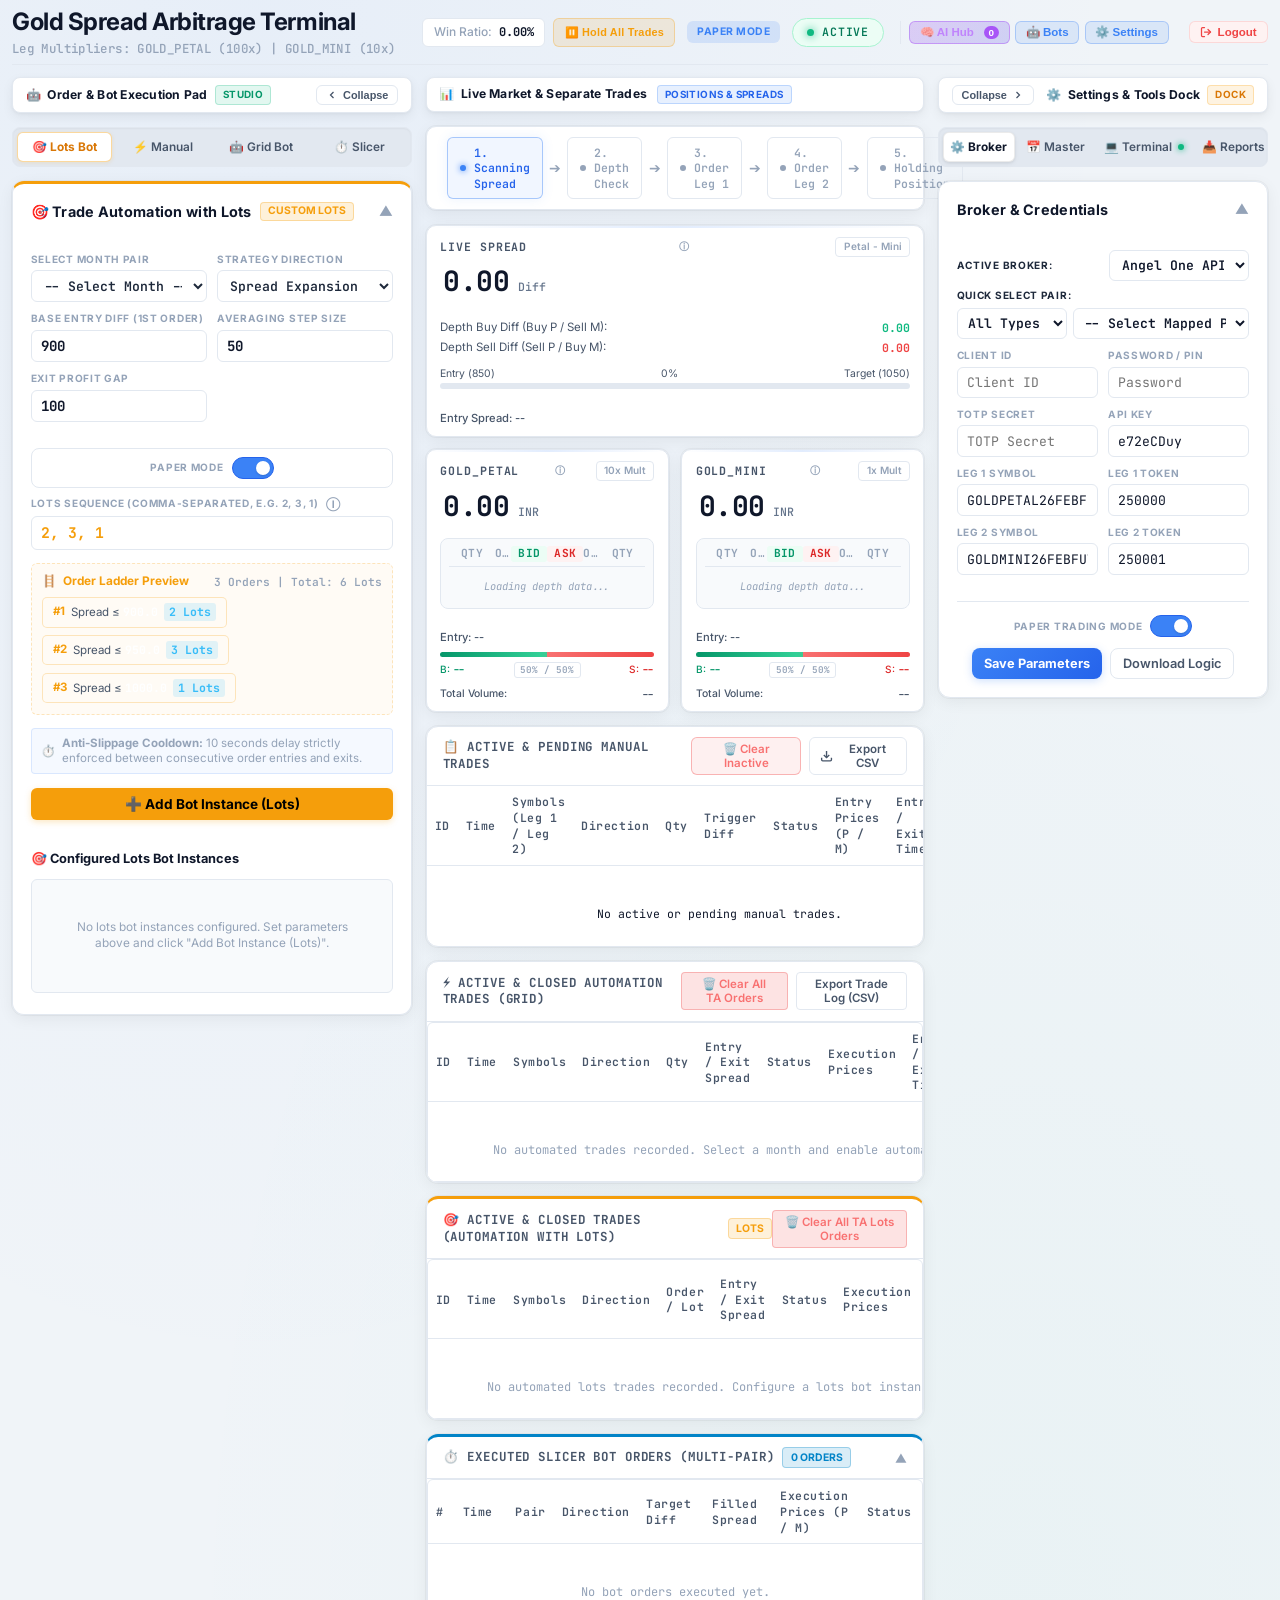
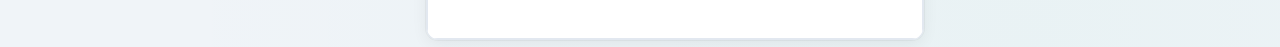
==== index.html @ 5cc7cc1c "Add files via upload" ====
<!DOCTYPE html>
<html lang="en">
<head>
    <meta charset="UTF-8">
    <meta name="viewport" content="width=device-width, initial-scale=1.0">
    <meta name="theme-color" content="#3B82F6">
    <meta name="mobile-web-app-capable" content="yes">
    <meta name="apple-mobile-web-app-capable" content="yes">
    <meta name="apple-mobile-web-app-status-bar-style" content="default">
    <meta name="apple-mobile-web-app-title" content="Gold Trade">
    <link rel="manifest" href="/manifest.json">
    <link rel="apple-touch-icon" href="/icon.svg">
    <link rel="icon" type="image/svg+xml" href="/icon.svg">
    <!-- Premium Google Fonts: Inter & JetBrains Mono -->
    <link rel="preconnect" href="https://fonts.googleapis.com">
    <link rel="preconnect" href="https://fonts.gstatic.com" crossorigin>
    <link href="https://fonts.googleapis.com/css2?family=Inter:wght@300;400;500;600;700&family=JetBrains+Mono:wght@400;500;600&display=swap" rel="stylesheet">
    <link rel="stylesheet" href="style.css?v=2.9">
</head>
<body>
    <div class="dashboard-container">
        <!-- Header -->
        <header class="dashboard-header">
            <div class="header-left">
                <h1>Gold Spread Arbitrage Terminal</h1>
                <p class="subtitle">Leg Multipliers: GOLD_PETAL (100x) | GOLD_MINI (10x)</p>
            </div>
            
            <div class="header-right">
                <div class="stats-badge-container">
                    <div class="stat-badge">
                        <span class="badge-label">Win Ratio:</span>
                        <span id="win-ratio-badge" class="badge-value font-mono">0.00%</span>
                    </div>
                    <!-- Hold All Trades Master Button -->
                    <button id="btn-system-hold" data-state="active" onclick="toggleHoldSystem()" title="Pause / Resume all bot triggers and pending trade executions" style="font-size: 0.68rem; font-weight: 700; padding: 0.25rem 0.65rem; border-radius: 6px; border: 1px solid rgba(245,158,11,0.3); background: rgba(245,158,11,0.12); color: #f59e0b; cursor: pointer; letter-spacing: 0.02em; white-space: nowrap;">⏸️ Hold All Trades</button>
                </div>
                <!-- Mode Badge -->
                <div id="trading-mode-badge" style="font-size: 0.65rem; font-weight: 700; padding: 0.25rem 0.6rem; border-radius: 6px; letter-spacing: 0.05em; text-transform: uppercase; background-color: rgba(59, 130, 246, 0.15); color: #3b82f6;">
                    PAPER MODE
                </div>
                <!-- Status Badge -->
                <div id="status-badge" class="status-badge status-active">
                    <span class="status-dot"></span>
                    <span id="status-text" class="status-label">Active</span>
                </div>
                <!-- Top Workstation Dock Switchers -->
                <div class="header-dock-controls desktop-only" style="display: flex; gap: 0.35rem; align-items: center; margin-left: 0.25rem; border-left: 1px solid var(--border-color); padding-left: 0.5rem;">
                    <button id="top-btn-ai-hub" class="dock-toggle-btn" onclick="openAIHubModal()" title="Open AI Arbitrage Intelligence Hub" style="background: linear-gradient(135deg, rgba(147, 51, 234, 0.2), rgba(79, 70, 229, 0.2)); border: 1px solid rgba(168, 85, 247, 0.45); color: #c084fc;">
                        <span>🧠 AI Hub</span>
                        <span id="header-ai-opp-badge" style="background: #a855f7; color: #fff; font-size: 0.62rem; font-weight: 700; padding: 1px 5px; border-radius: 999px; margin-left: 0.25rem;">0</span>
                    </button>
                    <button id="top-btn-toggle-left" class="dock-toggle-btn active" onclick="toggleLeftCol()" title="Toggle Bots Studio (Left Column)">
                        <span>🤖 Bots</span>
                    </button>
                    <button id="top-btn-toggle-right" class="dock-toggle-btn active" onclick="toggleRightCol()" title="Toggle Settings Dock (Right Column)">
                        <span>⚙️ Settings</span>
                    </button>
                </div>
                <!-- Logout Button -->
                <button id="btn-logout" class="logout-btn" onclick="logout()" title="Logout of work session">
                    <svg xmlns="http://www.w3.org/2000/svg" width="12" height="12" viewBox="0 0 24 24" fill="none" stroke="currentColor" stroke-width="2.5" stroke-linecap="round" stroke-linejoin="round"><path d="M9 21H5a2 2 0 0 1-2-2V5a2 2 0 0 1 2-2h4"></path><polyline points="16 17 21 12 16 7"></polyline><line x1="21" y1="12" x2="9" y2="12"></line></svg>
                    Logout
                </button>
            </div>
        </header>

        <!-- Connection Status Banner -->
        <div id="connection-error-banner" class="connection-banner" style="display: none;">
            <svg width="16" height="16" viewBox="0 0 24 24" fill="none" stroke="currentColor" stroke-width="2.5" style="margin-right: 0.5rem;"><path d="M10.29 3.86L1.82 18a2 2 0 0 0 1.71 3h16.94a2 2 0 0 0 1.71-3L13.71 3.86a2 2 0 0 0-3.42 0zM12 9v4M12 17h.01"/></svg>
            <span><strong>API Server Not Connected:</strong> Live MCX broker market data feed is offline. Simulated ticks halted.</span>
        </div>

        <!-- 3-Column Professional Workstation Layout -->
        <div class="workstation-layout" id="workstation-layout">
            
            <!-- =========================================================================
                 LEFT COLUMN (440px): Dedicated Bots & Order Execution Studio
                 ========================================================================= -->
            <aside class="workstation-col workstation-col-left" id="workstation-col-left">
                <div class="workstation-col-header col-bots">
                    <div style="display: flex; align-items: center; gap: 0.45rem;">
                        <span class="col-title">🤖 <span>Order &amp; Bot Execution Pad</span></span>
                        <span class="col-badge">Studio</span>
                    </div>
                    <button type="button" class="col-collapse-btn" onclick="toggleLeftCol()" title="Collapse Left Sidebar (Focus Mode)">
                        <svg width="12" height="12" viewBox="0 0 24 24" fill="none" stroke="currentColor" stroke-width="2.5"><polyline points="15 18 9 12 15 6"></polyline></svg>
                        <span>Collapse</span>
                    </button>
                </div>

                <!-- Segmented Mode Pill Switcher -->
                <div class="panel-tab-switcher">
                    <button type="button" class="panel-tab-btn active tab-accent-amber" id="left-btn-lots" onclick="switchLeftTab('lots')">
                        <span>🎯 Lots Bot</span>
                        <span class="tab-badge" id="left-badge-lots" style="display: none;">0</span>
                    </button>
                    <button type="button" class="panel-tab-btn tab-accent-blue" id="left-btn-manual" onclick="switchLeftTab('manual')">
                        <span>⚡ Manual</span>
                    </button>
                    <button type="button" class="panel-tab-btn tab-accent-green" id="left-btn-grid" onclick="switchLeftTab('grid')">
                        <span>🤖 Grid Bot</span>
                        <span class="tab-badge" id="left-badge-grid" style="display: none;">0</span>
                    </button>
                    <button type="button" class="panel-tab-btn" id="left-btn-slicer" onclick="switchLeftTab('slicer')">
                        <span>⏱️ Slicer</span>
                        <span class="tab-badge" id="left-badge-slicer" style="display: none;">0</span>
                    </button>
                </div>

                <!-- PANE 1: Trade Automation with Lots (Default) -->
                <div id="left-pane-lots" class="left-pane" data-tab="automation">
                    <div class="control-card month-master-panel collapsible-card" id="card-trade-automation-lots" style="width: 100%; border-top: 3px solid #f59e0b; padding: 1.1rem;">
                        <div class="card-header-toggle" onclick="toggleCard('card-trade-automation-lots')" style="display: flex; justify-content: space-between; align-items: center; cursor: pointer; user-select: none;">
                            <div style="display: flex; align-items: center; gap: 0.5rem;">
                                <h2 style="margin: 0; font-size: 0.9rem; font-weight: 700; color: var(--text-primary); border-bottom: none; padding-bottom: 0;">🎯 Trade Automation with Lots</h2>
                                <span style="background: rgba(245, 158, 11, 0.15); color: #f59e0b; border: 1px solid rgba(245, 158, 11, 0.3); font-size: 0.65rem; font-weight: 700; padding: 0.12rem 0.45rem; border-radius: 4px;">CUSTOM LOTS</span>
                            </div>
                            <span class="toggle-arrow" style="display: inline-block; font-size: 0.85rem; color: var(--text-muted); font-weight: 700; transition: transform 0.2s; transform: rotate(180deg);">▼</span>
                        </div>
                        <div class="card-content" style="display: flex; margin-top: 0.85rem; flex-direction: column; gap: 0.85rem;">
                            <!-- Form Inputs in 2 Spacious Columns -->
                            <div class="configs-inputs-grid" style="grid-template-columns: repeat(2, 1fr); gap: 0.65rem;">
                                <div class="config-item">
                                    <label class="rule-label">Select Month Pair</label>
                                    <select id="ta-lots-select-month" class="rule-input font-mono" style="padding: 0.35rem 0.5rem; cursor: pointer; border-radius: 6px; background: white; border: 1px solid var(--border-color); color: #1e293b; font-weight: 600; width: 100%; box-sizing: border-box;">
                                        <option value="-1">-- Select Month --</option>
                                    </select>
                                </div>
                                <div class="config-item">
                                    <label class="rule-label">Strategy Direction</label>
                                    <select id="ta-lots-select-direction" class="rule-input font-mono" style="padding: 0.35rem 0.5rem; cursor: pointer; border-radius: 6px; background: white; border: 1px solid var(--border-color); color: #1e293b; font-weight: 600; width: 100%; box-sizing: border-box;">
                                        <option value="Expansion">Spread Expansion (Buy P / Sell M)</option>
                                        <option value="Contraction">Spread Contraction (Sell P / Buy M)</option>
                                    </select>
                                </div>
                                <div class="config-item">
                                    <label class="rule-label">Base Entry Diff (1st Order)</label>
                                    <input type="number" id="ta-lots-input-entry-diff" class="rule-input font-mono" value="900" style="width: 100%; box-sizing: border-box; font-weight: 700; font-size: 0.88rem;">
                                </div>
                                <div class="config-item">
                                    <label class="rule-label">Averaging Step Size</label>
                                    <input type="number" id="ta-lots-input-averaging-step" class="rule-input font-mono" value="50" style="width: 100%; box-sizing: border-box; font-weight: 700; font-size: 0.88rem;">
                                </div>
                                <div class="config-item">
                                    <label class="rule-label">Exit Profit Gap</label>
                                    <input type="number" id="ta-lots-input-exit-gap" class="rule-input font-mono" value="100" style="width: 100%; box-sizing: border-box; font-weight: 700; font-size: 0.88rem;">
                                </div>
                                <div class="config-item checkbox-input-group" style="display: flex; gap: 0.5rem; align-items: center; margin-top: 1rem;">
                                    <div class="toggle-group" style="display: flex; align-items: center; gap: 0.5rem;">
                                        <span class="rule-label" style="margin-bottom: 0;">Paper Mode</span>
                                        <label class="switch">
                                            <input type="checkbox" id="ta-lots-checkbox-paper-mode" checked>
                                            <span class="slider"></span>
                                        </label>
                                    </div>
                                </div>
                                <div class="config-item" style="grid-column: 1 / -1;">
                                    <label class="rule-label">Lots Sequence (Comma-separated, e.g. 2, 3, 1)
                                        <div class="tooltip-container">
                                            <span>ⓘ</span>
                                            <span class="tooltip-text">Enter lots for each order level separated by commas (e.g. 2, 3, 1). Total orders will equal number of levels.</span>
                                        </div>
                                    </label>
                                    <input type="text" id="ta-lots-input-lots" class="rule-input font-mono" value="2, 3, 1" placeholder="e.g. 2, 3, 1" style="width: 100%; box-sizing: border-box; font-weight: 700; color: #f59e0b; font-size: 0.92rem;">
                                </div>
                            </div>

                            <!-- Live Visual Grid Ladder Preview -->
                            <div style="background: rgba(245, 158, 11, 0.04); border: 1px dashed rgba(245, 158, 11, 0.25); border-radius: 6px; padding: 0.65rem;">
                                <div style="display: flex; justify-content: space-between; align-items: center; margin-bottom: 0.4rem;">
                                    <span style="font-size: 0.74rem; font-weight: 700; color: #f59e0b; display: flex; align-items: center; gap: 0.35rem;">
                                        <span>🪜</span> Order Ladder Preview
                                    </span>
                                    <span id="ta-lots-preview-total" style="font-size: 0.7rem; color: var(--text-muted); font-family: var(--font-mono); font-weight: 600;">3 Orders | Total: 6 Lots</span>
                                </div>
                                <div id="ta-lots-preview-grid" style="display: flex; flex-wrap: wrap; gap: 0.45rem;">
                                    <!-- Dynamically generated badges -->
                                </div>
                            </div>

                            <!-- Anti-Slippage Cooldown Notice -->
                            <div style="font-size: 0.72rem; color: var(--text-muted); display: flex; align-items: center; gap: 0.4rem; background: rgba(59,130,246,0.05); padding: 0.4rem 0.6rem; border-radius: 4px; border: 1px solid rgba(59,130,246,0.15);">
                                <span>⏱️</span>
                                <span><strong>Anti-Slippage Cooldown:</strong> 10 seconds delay strictly enforced between consecutive order entries and exits.</span>
                            </div>

                            <button id="ta-lots-add-config-btn" class="update-button" style="width: 100%; padding: 0.5rem 1rem; display: flex; align-items: center; justify-content: center; gap: 0.35rem; background: #f59e0b; color: #000; font-weight: 700; font-size: 0.85rem; border-radius: 6px; box-shadow: 0 2px 6px rgba(245,158,11,0.25);">➕ Add Bot Instance (Lots)</button>

                            <!-- Active Lots Bot Instances Table -->
                            <div style="border-top: 1px dashed rgba(255,255,255,0.08); padding-top: 0.75rem; margin-top: 0.25rem;">
                                <div style="display: flex; justify-content: space-between; align-items: center; margin-bottom: 0.45rem;">
                                    <h3 style="font-size: 0.8rem; font-weight: 700; color: var(--text-primary); margin: 0;">🎯 Configured Lots Bot Instances</h3>
                                </div>
                                <div id="ta-lots-configs-body" style="max-height: 220px; overflow-y: auto; overflow-x: hidden; display: flex; flex-direction: column; gap: 0.45rem; padding: 0.25rem 0;">
                                    <div class="empty-table" style="text-align: center; padding: 1.25rem 0.5rem; color: var(--text-muted); font-size: 0.74rem; background: var(--bg-tertiary); border: 1px solid var(--border-color); border-radius: 6px;">No lots bot instances configured. Set parameters above and click "Add Bot Instance (Lots)".</div>
                                </div>
                            </div>
                        </div>
                    </div>
                </div>

                <!-- PANE 2: Manual Trade Entry & Kill Switch -->
                <div id="left-pane-manual" class="left-pane" data-tab="automation" style="display: none;">
                    <div class="control-card execution-panel collapsible-card" id="card-execution" style="padding: 1.1rem;">
                        <div class="card-header-toggle" onclick="toggleCard('card-execution')" style="display: flex; justify-content: space-between; align-items: center; cursor: pointer; user-select: none;">
                            <h2 style="margin: 0; font-size: 0.9rem; font-weight: 700; color: var(--text-primary); border-bottom: none; padding-bottom: 0;">⚡ Manual Trade Pad &amp; Emergency</h2>
                            <span class="toggle-arrow" style="display: inline-block; font-size: 0.85rem; color: var(--text-muted); font-weight: 700; transition: transform 0.2s; transform: rotate(180deg);">▼</span>
                        </div>
                        <div class="card-content" style="display: flex; margin-top: 1rem; flex-direction: column; gap: 1.1rem;">
                            <div class="direction-selector">
                                <span class="rule-label" style="font-size: 0.76rem; font-weight: 700;">Choose Strategy Direction
                                    <div class="tooltip-container">
                                        <span>ⓘ</span>
                                        <span class="tooltip-text">Expansion is buying spread (Buy Petal / Sell Mini); Contraction is selling spread (Sell Petal / Buy Mini).</span>
                                    </div>
                                </span>
                                <div class="toggle-buttons">
                                    <label class="dir-btn">
                                        <input type="radio" name="trade-direction" value="Expansion" checked>
                                        <span class="dir-btn-label" style="padding: 0.65rem 0.5rem;">
                                            <strong style="font-size: 0.82rem;">Spread Expansion</strong><br>
                                            <small style="font-size: 0.68rem; opacity: 0.85;">Buy Petal / Sell Mini</small>
                                        </span>
                                    </label>
                                    <label class="dir-btn">
                                        <input type="radio" name="trade-direction" value="Contraction">
                                        <span class="dir-btn-label" style="padding: 0.65rem 0.5rem;">
                                            <strong style="font-size: 0.82rem;">Spread Contraction</strong><br>
                                            <small style="font-size: 0.68rem; opacity: 0.85;">Sell Petal / Buy Mini</small>
                                        </span>
                                    </label>
                                </div>
                            </div>

                            <div class="config-item" style="margin-top: 0.25rem; margin-bottom: 0.25rem;">
                                <label for="manual-trigger-diff" class="rule-label" style="font-size: 0.76rem; font-weight: 700;">Trigger Diff Target (Optional)
                                    <div class="tooltip-container">
                                        <span>ⓘ</span>
                                        <span class="tooltip-text">Specify a target difference. E.g. 1500. Leave empty to execute immediately at market price.</span>
                                    </div>
                                </label>
                                <input type="number" id="manual-trigger-diff" class="rule-input font-mono" placeholder="Immediate Execution (or e.g. 1500)" style="width: 100%; box-sizing: border-box; padding: 0.6rem 0.75rem; font-size: 0.95rem; font-weight: 700;" step="any">
                            </div>

                            <div class="execution-actions" style="margin-top: 0.5rem;">
                                <button id="entry-btn" class="action-btn entry-button" style="width: 100%; min-height: 48px; font-size: 0.92rem; font-weight: 800; display: flex; align-items: center; justify-content: center; gap: 0.5rem; border-radius: 8px; box-shadow: 0 4px 12px rgba(16,185,129,0.25);">
                                    <svg width="20" height="20" viewBox="0 0 24 24" fill="none" stroke="currentColor" stroke-width="2.5" class="btn-icon"><path d="M12 5v14M5 12h14"/></svg>
                                    ⚡ EXECUTE MANUAL ENTRY
                                </button>
                            </div>

                            <div class="emergency-section" style="margin-top: 0.75rem; border-top: 1px dashed rgba(239,68,68,0.25); padding-top: 1rem;">
                                <button id="kill-switch-btn" class="kill-switch-button" style="width: 100%; min-height: 44px; font-size: 0.85rem; font-weight: 800; display: flex; align-items: center; justify-content: center; gap: 0.5rem; border-radius: 8px;">
                                    <svg width="18" height="18" viewBox="0 0 24 24" fill="none" stroke="currentColor" stroke-width="2.5" class="btn-icon"><circle cx="12" cy="12" r="10"></circle><line x1="15" y1="9" x2="9" y2="15"></line><line x1="9" y1="9" x2="15" y2="15"></line></svg>
                                    🛑 EMERGENCY KILL SWITCH
                                </button>
                                <small style="display: block; text-align: center; color: var(--text-muted); font-size: 0.68rem; margin-top: 0.35rem;">Instantly squares off all open positions and halts all bots.</small>
                            </div>
                        </div>
                    </div>
                </div>

                <!-- PANE 3: Trade Automation (Grid Arbitrage Bot) -->
                <div id="left-pane-grid" class="left-pane" data-tab="automation" style="display: none;">
                    <div class="control-card month-master-panel collapsible-card" id="card-trade-automation" style="width: 100%; border-top: 3px solid #3b82f6; padding: 1.1rem;">
                        <div class="card-header-toggle" onclick="toggleCard('card-trade-automation')" style="display: flex; justify-content: space-between; align-items: center; cursor: pointer; user-select: none;">
                            <div style="display: flex; align-items: center; gap: 0.5rem;">
                                <h2 style="margin: 0; font-size: 0.9rem; font-weight: 700; color: var(--text-primary); border-bottom: none; padding-bottom: 0;">🤖 Trade Automation (Grid Bot)</h2>
                                <span style="background: rgba(59, 130, 246, 0.15); color: #3b82f6; border: 1px solid rgba(59, 130, 246, 0.3); font-size: 0.65rem; font-weight: 700; padding: 0.12rem 0.45rem; border-radius: 4px;">GRID</span>
                            </div>
                            <span class="toggle-arrow" style="display: inline-block; font-size: 0.85rem; color: var(--text-muted); font-weight: 700; transition: transform 0.2s; transform: rotate(180deg);">▼</span>
                        </div>
                        <div class="card-content" style="display: flex; margin-top: 0.85rem; flex-direction: column; gap: 0.85rem;">
                            <!-- Strategy Parameters Input Form -->
                            <div class="configs-inputs-grid" style="grid-template-columns: repeat(2, 1fr); gap: 0.65rem;">
                                <div class="config-item">
                                    <label class="rule-label">Select Month Pair</label>
                                    <select id="ta-select-month" class="rule-input font-mono" style="padding: 0.35rem 0.5rem; cursor: pointer; border-radius: 6px; background: white; border: 1px solid var(--border-color); color: #1e293b; font-weight: 600; width: 100%; box-sizing: border-box;">
                                        <option value="-1">-- Select Month --</option>
                                    </select>
                                </div>
                                <div class="config-item">
                                    <label class="rule-label">Strategy Direction</label>
                                    <select id="ta-select-direction" class="rule-input font-mono" style="padding: 0.35rem 0.5rem; cursor: pointer; border-radius: 6px; background: white; border: 1px solid var(--border-color); color: #1e293b; font-weight: 600; width: 100%; box-sizing: border-box;">
                                        <option value="Expansion">Spread Expansion</option>
                                        <option value="Contraction">Spread Contraction</option>
                                    </select>
                                </div>
                                <div class="config-item">
                                    <label class="rule-label">Entry Diff Threshold</label>
                                    <input type="number" id="ta-input-entry-diff" class="rule-input font-mono" value="500" style="width: 100%; box-sizing: border-box; font-weight: 700; font-size: 0.88rem;">
                                </div>
                                <div class="config-item">
                                    <label class="rule-label">Averaging Step Size</label>
                                    <input type="number" id="ta-input-averaging-step" class="rule-input font-mono" value="50" style="width: 100%; box-sizing: border-box; font-weight: 700; font-size: 0.88rem;">
                                </div>
                                <div class="config-item">
                                    <label class="rule-label">Exit Profit Gap</label>
                                    <input type="number" id="ta-input-exit-gap" class="rule-input font-mono" value="100" style="width: 100%; box-sizing: border-box; font-weight: 700; font-size: 0.88rem;">
                                </div>
                                <div class="config-item">
                                    <label class="rule-label">Trade Quantity (Lots)</label>
                                    <input type="number" id="ta-input-quantity" class="rule-input font-mono" value="1" min="1" style="width: 100%; box-sizing: border-box; font-weight: 700; font-size: 0.88rem;">
                                </div>
                                <div class="config-item">
                                    <label class="rule-label">Max Orders Limit</label>
                                    <input type="number" id="ta-input-max-orders" class="rule-input font-mono" value="5" min="1" max="50" style="width: 100%; box-sizing: border-box; font-weight: 700; font-size: 0.88rem;">
                                </div>
                                <div class="config-item checkbox-input-group" style="display: flex; gap: 0.5rem; align-items: center; margin-top: 1rem;">
                                    <div class="toggle-group" style="display: flex; align-items: center; gap: 0.5rem;">
                                        <span class="rule-label" style="margin-bottom: 0;">Paper Mode</span>
                                        <label class="switch">
                                            <input type="checkbox" id="ta-checkbox-paper-mode" checked>
                                            <span class="slider"></span>
                                        </label>
                                    </div>
                                </div>
                            </div>
                            
                            <button id="ta-add-config-btn" class="update-button" style="width: 100%; padding: 0.5rem 1rem; display: flex; align-items: center; justify-content: center; gap: 0.35rem; font-size: 0.85rem; font-weight: 700; border-radius: 6px;">➕ Add Bot Instance (Grid)</button>

                            <!-- Active Bot Instances Table -->
                            <div style="border-top: 1px dashed rgba(255,255,255,0.08); padding-top: 0.75rem; margin-top: 0.25rem;">
                                <div style="display: flex; justify-content: space-between; align-items: center; margin-bottom: 0.45rem;">
                                    <h3 style="font-size: 0.8rem; font-weight: 700; color: var(--text-primary); margin: 0;">🤖 Configured Grid Instances</h3>
                                </div>
                                <div id="ta-configs-body" style="max-height: 220px; overflow-y: auto; overflow-x: hidden; display: flex; flex-direction: column; gap: 0.45rem; padding: 0.25rem 0;">
                                    <div class="empty-table" style="text-align: center; padding: 1.25rem 0.5rem; color: var(--text-muted); font-size: 0.74rem; background: var(--bg-tertiary); border: 1px solid var(--border-color); border-radius: 6px;">No bot instances configured. Set parameters above and click "Add Bot Instance".</div>
                                </div>
                            </div>
                        </div>
                    </div>
                </div>

                <!-- PANE 4: Manual BOT (Auto-Slicer with 10s Cooldown) -->
                <div id="left-pane-slicer" class="left-pane" data-tab="automation" style="display: none;">
                    <div class="control-card collapsible-card" id="card-manual-bot" style="width: 100%; border-top: 3px solid #10b981; padding: 1.1rem;">
                        <div class="card-header-toggle" onclick="toggleCard('card-manual-bot')" style="display: flex; justify-content: space-between; align-items: center; cursor: pointer; user-select: none;">
                            <div style="display: flex; align-items: center; gap: 0.5rem;">
                                <h2 style="margin: 0; font-size: 0.9rem; font-weight: 700; color: var(--text-primary); border-bottom: none; padding-bottom: 0;">⏱️ Manual BOT (Auto-Slicer)</h2>
                                <span id="manual-bot-active-badge" style="font-size: 0.65rem; padding: 0.12rem 0.45rem; border-radius: 4px; background: rgba(148,163,184,0.15); color: #94a3b8; font-weight: 700;">IDLE</span>
                            </div>
                            <span class="toggle-arrow" style="display: inline-block; font-size: 0.85rem; color: var(--text-muted); font-weight: 700; transition: transform 0.2s; transform: rotate(180deg);">▼</span>
                        </div>
                        <div class="card-content" style="display: flex; margin-top: 0.85rem; flex-direction: column; gap: 0.85rem;">
                            <!-- Live Status Banner -->
                            <input type="hidden" id="mbot-edit-id" value="">
                            <div id="manual-bot-status-banner" style="padding: 0.55rem 0.8rem; border-radius: 6px; background: rgba(59,130,246,0.08); border: 1px solid rgba(59,130,246,0.2); font-size: 0.74rem; color: var(--text-primary); display: flex; justify-content: space-between; align-items: center; flex-wrap: wrap; gap: 0.4rem;">
                                <div><strong>Status:</strong> <span id="manual-bot-status-text" class="font-mono">Idle - Bot not running.</span></div>
                                <div style="flex: 1 1 100%; max-width: 100%; margin-top: 0.15rem; font-size: 0.7rem; color: #fbbf24;">
                                    <strong>Reason:</strong> <span id="manual-bot-why-waiting" class="font-mono" style="color: #fde68a;">Bot not started</span>
                                </div>
                                <div><strong>Progress:</strong> <span id="manual-bot-progress-text" class="font-mono" style="color: #60a5fa; font-weight: 700;">0 / 5 Orders</span></div>
                            </div>

                            <!-- Config Grid in 2 Columns -->
                            <div class="configs-inputs-grid" style="grid-template-columns: repeat(2, 1fr); gap: 0.65rem;">
                                <div class="config-item">
                                    <label class="rule-label">Select Month Pair</label>
                                    <select id="mbot-select-pair" class="rule-input font-mono" style="padding: 0.35rem 0.5rem; cursor: pointer; border-radius: 6px; background: white; border: 1px solid var(--border-color); color: #1e293b; font-weight: 600; width: 100%; box-sizing: border-box;">
                                        <option value="">-- Active Primary Pair --</option>
                                    </select>
                                </div>
                                <div class="config-item">
                                    <label class="rule-label">Strategy Direction</label>
                                    <select id="mbot-select-direction" class="rule-input font-mono" style="padding: 0.35rem 0.5rem; cursor: pointer; border-radius: 6px; background: white; border: 1px solid var(--border-color); color: #1e293b; font-weight: 600; width: 100%; box-sizing: border-box;">
                                        <option value="Expansion">Spread Expansion</option>
                                        <option value="Contraction">Spread Contraction</option>
                                    </select>
                                </div>
                                <div class="config-item">
                                    <label for="mbot-trigger-diff" class="rule-label">Trigger Target</label>
                                    <input type="number" id="mbot-trigger-diff" class="rule-input font-mono" value="1400" step="any" style="width: 100%; box-sizing: border-box; font-weight: 700; font-size: 0.88rem;">
                                </div>
                                <div class="config-item">
                                    <label for="mbot-diff-gap" class="rule-label">Diff Gap Window</label>
                                    <input type="number" id="mbot-diff-gap" class="rule-input font-mono" value="20" step="any" style="width: 100%; box-sizing: border-box; font-weight: 700; font-size: 0.88rem;">
                                </div>
                                <div class="config-item">
                                    <label for="mbot-total-orders" class="rule-label">Total Orders</label>
                                    <input type="number" id="mbot-total-orders" class="rule-input font-mono" value="5" min="1" max="50" style="width: 100%; box-sizing: border-box; font-weight: 700; font-size: 0.88rem;">
                                </div>
                                <div class="config-item">
                                    <label for="mbot-lots-per-order" class="rule-label">Lots Per Order</label>
                                    <input type="number" id="mbot-lots-per-order" class="rule-input font-mono" value="1" min="1" style="width: 100%; box-sizing: border-box; font-weight: 700; font-size: 0.88rem;">
                                </div>
                            </div>

                            <!-- Actions -->
                            <div style="display: flex; gap: 0.6rem; justify-content: flex-end; align-items: center; border-top: 1px dashed rgba(255,255,255,0.08); padding-top: 0.65rem;">
                                <button id="mbot-cancel-edit-btn" class="metallic-button" style="padding: 0.4rem 0.85rem; font-size: 0.74rem; background: rgba(148,163,184,0.15); color: #94a3b8; display: none;">✖ Cancel</button>
                                <button id="mbot-stop-all-btn" class="metallic-button" style="padding: 0.4rem 1rem; font-size: 0.76rem; font-weight: 700; background: rgba(239, 68, 68, 0.15); color: #f87171; border: 1px solid rgba(239,68,68,0.3); border-radius: 6px;">🛑 Stop All</button>
                                <button id="mbot-start-btn" class="update-button" style="width: auto; padding: 0.4rem 1.35rem; font-size: 0.76rem; font-weight: 700; background: #10b981; border-radius: 6px;">🚀 Start Task</button>
                            </div>

                            <!-- Multi-Pair Bot Tasks Section -->
                            <div style="margin-top: 0.35rem; border-top: 1px dashed rgba(255,255,255,0.08); padding-top: 0.65rem;">
                                <div style="display: flex; justify-content: space-between; align-items: center; margin-bottom: 0.45rem;">
                                    <span style="font-size: 0.76rem; font-weight: 700; color: var(--text-primary); display: flex; align-items: center; gap: 0.35rem;">
                                        <span>⚡</span> Configured Bot Tasks
                                    </span>
                                    <span id="mbot-tasks-badge" style="font-size: 0.65rem; padding: 0.1rem 0.4rem; border-radius: 4px; background: rgba(16,185,129,0.15); color: #34d399; font-weight: 600;">0 Tasks</span>
                                </div>
                                <div id="mbot-tasks-body" style="max-height: 200px; overflow-y: auto; overflow-x: hidden; display: flex; flex-direction: column; gap: 0.45rem; padding: 0.25rem 0;">
                                    <div class="empty-table" style="text-align: center; padding: 1.25rem 0.5rem; color: var(--text-muted); font-size: 0.73rem; background: var(--bg-tertiary); border: 1px solid var(--border-color); border-radius: 6px;">No bot tasks added yet. Configure above and click "Start / Add Bot Task".</div>
                                </div>
                            </div>

                            <!-- Manual BOT Executed Trades Window (Zero-Scroll Card Feed) -->
                            <div style="margin-top: 0.35rem; border-top: 1px dashed rgba(255,255,255,0.08); padding-top: 0.65rem;">
                                <div style="display: flex; justify-content: space-between; align-items: center; margin-bottom: 0.45rem;">
                                    <span style="font-size: 0.76rem; font-weight: 700; color: var(--text-primary); display: flex; align-items: center; gap: 0.35rem;">
                                        <span>📋</span> Bot Executed Orders
                                    </span>
                                    <span id="mbot-orders-badge" style="font-size: 0.65rem; padding: 0.1rem 0.4rem; border-radius: 4px; background: rgba(59,130,246,0.1); color: #60a5fa; font-weight: 600;">0 Orders</span>
                                </div>
                                <div id="mbot-trades-body" style="max-height: 220px; overflow-y: auto; overflow-x: hidden; display: flex; flex-direction: column; gap: 0.45rem; padding: 0.25rem 0;">
                                    <div class="empty-table" style="text-align: center; padding: 1.25rem 0.5rem; color: var(--text-muted); font-size: 0.73rem; background: var(--bg-tertiary); border: 1px solid var(--border-color); border-radius: 6px;">No bot orders executed yet.</div>
                                </div>
                            </div>
                        </div>
                    </div>
                </div>
            </aside>

            <!-- =========================================================================
                 MIDDLE COLUMN: Live Market Rates & All Trades (Alag-Alag)
                 ========================================================================= -->
            <main class="workstation-col workstation-col-middle" id="workstation-col-middle">
                <div class="workstation-col-header col-trades" id="middle-col-header">
                    <div style="display: flex; align-items: center; gap: 0.6rem;">
                        <button type="button" id="btn-expand-left" class="dock-quick-expand-btn expand-left-btn" onclick="toggleLeftCol()" style="display: none;" title="Open Bot Studio (Left Column)">
                            <svg width="12" height="12" viewBox="0 0 24 24" fill="none" stroke="currentColor" stroke-width="2.5"><polyline points="9 18 15 12 9 6"></polyline></svg>
                            <span>🤖 Show Bots Pad</span>
                        </button>
                        <span class="col-title">📊 <span>Live Market &amp; Separate Trades</span></span>
                        <span class="col-badge">Positions &amp; Spreads</span>
                    </div>
                    <div style="display: flex; align-items: center; gap: 0.5rem;">
                        <button type="button" id="btn-expand-right" class="dock-quick-expand-btn expand-right-btn" onclick="toggleRightCol()" style="display: none;" title="Open Settings &amp; Tools Dock (Right Column)">
                            <span>⚙️ Show Settings</span>
                            <svg width="12" height="12" viewBox="0 0 24 24" fill="none" stroke="currentColor" stroke-width="2.5"><polyline points="15 18 9 12 15 6"></polyline></svg>
                        </button>
                    </div>
                </div>

                <!-- Top Workflow Flow Tracker banner -->
                <div id="top-workflow-banner" class="workflow-banner" data-tab="spreads">
                    <div class="workflow-flow-top">
                        <div class="wf-step active" id="wf-step-scan">
                            <span class="wf-dot"></span>
                            <span class="wf-label">1. Scanning Spread</span>
                        </div>
                        <div class="wf-arrow">➔</div>
                        <div class="wf-step" id="wf-step-liquidity">
                            <span class="wf-dot"></span>
                            <span class="wf-label">2. Depth Check</span>
                        </div>
                        <div class="wf-arrow">➔</div>
                        <div class="wf-step" id="wf-step-order1">
                            <span class="wf-dot"></span>
                            <span class="wf-label">3. Order Leg 1</span>
                        </div>
                        <div class="wf-arrow">➔</div>
                        <div class="wf-step" id="wf-step-order2">
                            <span class="wf-dot"></span>
                            <span class="wf-label">4. Order Leg 2</span>
                        </div>
                        <div class="wf-arrow">➔</div>
                        <div class="wf-step" id="wf-step-position">
                            <span class="wf-dot"></span>
                            <span class="wf-label">5. Holding Position</span>
                        </div>
                    </div>
                </div>

                <!-- Live Market Rates & Spread Grid -->
                <section class="stats-grid" data-tab="spreads">
                    <!-- Hero Card: Current Live Spread -->
                    <div class="metric-card" id="card-spread">
                        <div class="metric-header">
                            <span class="symbol-name">LIVE SPREAD</span>
                            <div class="tooltip-container">
                                <span>ⓘ</span>
                                <span class="tooltip-text">Difference between Gold Petal LTP and Gold Mini LTP. Spread = Petal Price - Mini Price.</span>
                            </div>
                            <span class="asset-type">Petal - Mini</span>
                        </div>
                        <div class="metric-body">
                            <span id="current-spread" class="price-value">0.00</span>
                            <span class="currency">Diff</span>
                        </div>
                        <div class="depth-spreads-subpanel" style="display: flex; flex-direction: column; gap: 0.25rem; font-size: 0.72rem; margin-top: 0.4rem; border-top: 1px dashed rgba(255,255,255,0.08); padding-top: 0.45rem; width: 100%;">
                            <div style="display: flex; justify-content: space-between; align-items: center;">
                                <span style="color: var(--text-secondary);">Depth Buy Diff (Buy P / Sell M):</span>
                                <strong id="depth-buy-spread" class="font-mono" style="color: var(--accent-green);">0.00</strong>
                            </div>
                            <div style="display: flex; justify-content: space-between; align-items: center;">
                                <span style="color: var(--text-secondary);">Depth Sell Diff (Sell P / Buy M):</span>
                                <strong id="depth-sell-spread" class="font-mono" style="color: var(--accent-red);">0.00</strong>
                            </div>
                        </div>
                        <!-- Visual Spread Gauge -->
                        <div style="margin: 0.35rem 0; width: 100%;">
                            <div style="display: flex; justify-content: space-between; font-size: 0.65rem; color: var(--text-secondary); margin-bottom: 0.15rem;">
                                <span>Entry (<span id="gauge-entry-label">850</span>)</span>
                                <span id="gauge-percent">0%</span>
                                <span>Target (<span id="gauge-target-label">1050</span>)</span>
                            </div>
                            <div style="width: 100%; height: 6px; background-color: #E2E8F0; border-radius: 3px; overflow: hidden; position: relative;">
                                <div id="spread-gauge-bar" style="width: 0%; height: 100%; background-color: var(--accent-blue); transition: width 0.25s ease, background-color 0.25s ease;"></div>
                            </div>
                        </div>
                        <div class="metric-footer">
                            <span class="footer-label" id="spread-entry-info">Entry Spread: --</span>
                        </div>
                    </div>

                    <!-- Card 1: Gold Petal -->
                    <div class="metric-card double-card" id="card-petal">
                        <div class="metric-header">
                            <span class="symbol-name" id="petal-symbol-name">GOLD_PETAL</span>
                            <div class="tooltip-container">
                                <span>ⓘ</span>
                                <span class="tooltip-text">Gold Petal contract on MCX. Price is per 10 grams (Multiplier = 10x).</span>
                            </div>
                            <span class="asset-type">10x Mult</span>
                        </div>
                        <div class="metric-body">
                            <span id="petal-ltp" class="price-value">0.00</span>
                            <span class="currency">INR</span>
                        </div>
                        <!-- 5-Level Market Depth Table -->
                        <div class="orderbook-widget">
                            <div class="ob-header">
                                <span class="ob-hdr-item">Qty</span>
                                <span class="ob-hdr-item">Ord</span>
                                <span class="ob-hdr-item text-green">Bid</span>
                                <span class="ob-hdr-item text-red">Ask</span>
                                <span class="ob-hdr-item">Ord</span>
                                <span class="ob-hdr-item">Qty</span>
                            </div>
                            <div class="ob-rows" id="petal-ob-rows">
                                <div class="ob-row-placeholder">Loading depth data...</div>
                            </div>
                        </div>
                        <div class="metric-footer" style="display: flex; flex-direction: column; gap: 0.4rem;">
                            <span class="footer-label" id="petal-entry-info">Entry: --</span>
                            <div class="depth-container">
                                <div class="depth-bar-wrapper">
                                    <div id="petal-depth-bid" class="depth-bid" style="width: 50%;"></div>
                                    <div id="petal-depth-ask" class="depth-ask" style="width: 50%;"></div>
                                </div>
                                <div class="depth-details">
                                    <span class="depth-buyer-lbl">B: <strong id="petal-buy-qty" class="font-mono">--</strong></span>
                                    <span class="depth-pct-badge" id="petal-depth-ratio">50% / 50%</span>
                                    <span class="depth-seller-lbl">S: <strong id="petal-sell-qty" class="font-mono">--</strong></span>
                                </div>
                            </div>
                            <div style="font-size: 0.65rem; color: var(--text-secondary); display: flex; justify-content: space-between; margin-top: 0.15rem;">
                                <span>Total Volume:</span>
                                <span id="petal-volume" class="font-mono" style="font-weight: 600;">--</span>
                            </div>
                        </div>
                    </div>

                    <!-- Card 2: Gold Mini -->
                    <div class="metric-card double-card" id="card-mini">
                        <div class="metric-header">
                            <span class="symbol-name" id="mini-symbol-name">GOLD_MINI</span>
                            <div class="tooltip-container">
                                <span>ⓘ</span>
                                <span class="tooltip-text">Gold Mini contract on MCX. Price is per 10 grams (Multiplier = 1x).</span>
                            </div>
                            <span class="asset-type">1x Mult</span>
                        </div>
                        <div class="metric-body">
                            <span id="mini-ltp" class="price-value">0.00</span>
                            <span class="currency">INR</span>
                        </div>
                        <!-- 5-Level Market Depth Table -->
                        <div class="orderbook-widget">
                            <div class="ob-header">
                                <span class="ob-hdr-item">Qty</span>
                                <span class="ob-hdr-item">Ord</span>
                                <span class="ob-hdr-item text-green">Bid</span>
                                <span class="ob-hdr-item text-red">Ask</span>
                                <span class="ob-hdr-item">Ord</span>
                                <span class="ob-hdr-item">Qty</span>
                            </div>
                            <div class="ob-rows" id="mini-ob-rows">
                                <div class="ob-row-placeholder">Loading depth data...</div>
                            </div>
                        </div>
                        <div class="metric-footer" style="display: flex; flex-direction: column; gap: 0.4rem;">
                            <span class="footer-label" id="mini-entry-info">Entry: --</span>
                            <div class="depth-container">
                                <div class="depth-bar-wrapper">
                                    <div id="mini-depth-bid" class="depth-bid" style="width: 50%;"></div>
                                    <div id="mini-depth-ask" class="depth-ask" style="width: 50%;"></div>
                                </div>
                                <div class="depth-details">
                                    <span class="depth-buyer-lbl">B: <strong id="mini-buy-qty" class="font-mono">--</strong></span>
                                    <span class="depth-pct-badge" id="mini-depth-ratio">50% / 50%</span>
                                    <span class="depth-seller-lbl">S: <strong id="mini-sell-qty" class="font-mono">--</strong></span>
                                </div>
                            </div>
                            <div style="font-size: 0.65rem; color: var(--text-secondary); display: flex; justify-content: space-between; margin-top: 0.15rem;">
                                <span>Total Volume:</span>
                                <span id="mini-volume" class="font-mono" style="font-weight: 600;">--</span>
                            </div>
                        </div>
                    </div>
                </section>

                <!-- Month Master Live Spread Section -->
                <section id="month-master-live-section" data-tab="spreads" style="display: none; margin-bottom: 0.75rem;">
                    <div style="display: flex; justify-content: space-between; align-items: center; margin-bottom: 0.5rem; flex-wrap: wrap; gap: 0.5rem;">
                        <h3 style="font-size: 0.8rem; font-weight: 700; color: var(--text-primary); margin: 0; display: flex; align-items: center; gap: 0.4rem;">
                            📊 Month Master Live Spreads
                        </h3>
                        <div style="display: flex; gap: 0.5rem; align-items: center; flex-wrap: wrap;">
                            <select id="live-spread-category" class="rule-input font-mono" style="padding: 0.25rem 0.5rem; font-size: 0.75rem; border-radius: 6px; border: 1px solid var(--border-color); cursor: pointer; background: white; font-weight: 600;">
                                <option value="ALL">All Spreads</option>
                                <option value="PETAL">Petal with Mini</option>
                                <option value="GUINEA">Guinea with Mini</option>
                                <option value="GOLD">GoldTen with Mini</option>
                            </select>
                            <button id="export-month-master-csv-btn" class="csv-export-button" style="padding: 0.25rem 0.65rem; font-size: 0.72rem; min-height: unset; margin: 0; background: var(--accent-light, #3b82f6); color: white; display: flex; align-items: center; gap: 0.35rem; border: none; border-radius: 6px; cursor: pointer; font-weight: 600;">
                                <svg width="12" height="12" viewBox="0 0 24 24" fill="none" stroke="currentColor" stroke-width="2.5" class="btn-icon"><path d="M21 15v4a2 2 0 0 1-2 2H5a2 2 0 0 1-2-2v-4"></path><polyline points="7 10 12 15 17 10"></polyline><line x1="12" y1="15" x2="12" y2="3"></line></svg>
                                Export Daily Spreads (CSV)
                            </button>
                        </div>
                    </div>
                    <div id="month-master-live-cards" style="display: grid; grid-template-columns: repeat(auto-fill, minmax(280px, 1fr)); gap: 0.75rem;">
                        <!-- Dynamic cards will be generated here -->
                    </div>
                </section>

                <!-- ==========================================
                     TRADE TABLE 1: Active & Pending Manual Trades
                     ========================================== -->
                <section class="manual-trades-section" data-tab="trades" style="width: 100%;">
                    <div class="data-card manual-trades-panel" id="card-manual-trades" style="width: 100%;">
                        <div class="panel-header" id="manual-panel-hdr"
                            onclick="(function(){
                                var body = document.getElementById('manual-panel-body');
                                var arrow = document.getElementById('manual-panel-arrow');
                                var open = body.style.display !== 'none';
                                body.style.display = open ? 'none' : 'block';
                                arrow.style.transform = open ? 'rotate(0deg)' : 'rotate(180deg)';
                            })()"
                            style="cursor: pointer; user-select: none;">
                            <h2>📋 Active &amp; Pending Manual Trades</h2>
                            <div style="display: flex; align-items: center; gap: 0.5rem;">
                                <button id="clear-manual-inactive-btn" class="csv-export-button" onclick="event.stopPropagation(); window.clearAllInactiveManualTrades();" style="border-color: rgba(239, 68, 68, 0.35); color: #f87171; background: rgba(239, 68, 68, 0.08);" title="Clear all Cancelled, Failed, and Closed orders">
                                    🗑️ Clear Inactive
                                </button>
                                <button id="export-manual-csv-btn" class="csv-export-button desktop-only" onclick="event.stopPropagation()">
                                    <svg width="14" height="14" viewBox="0 0 24 24" fill="none" stroke="currentColor" stroke-width="2.5" class="btn-icon"><path d="M21 15v4a2 2 0 0 1-2 2H5a2 2 0 0 1-2-2v-4"></path><polyline points="7 10 12 15 17 10"></polyline><line x1="12" y1="15" x2="12" y2="3"></line></svg>
                                    Export CSV
                                </button>
                                <span id="manual-panel-arrow" class="mobile-only" style="font-size: 0.75rem; color: var(--text-muted); transition: transform 0.25s; display: inline-block; transform: rotate(180deg);">▼</span>
                            </div>
                        </div>
                        <div id="manual-panel-body">
                            <div id="manual-trades-summary" class="mobile-only trades-summary-banner"></div>
                            <div class="table-container">
                                <table class="history-table">
                                    <thead>
                                        <tr>
                                            <th style="padding: 0.5rem; text-align: left; width: 45px;">ID</th>
                                            <th style="padding: 0.5rem; text-align: left; width: 75px;">Time</th>
                                            <th style="padding: 0.5rem; text-align: left;">Symbols (Leg 1 / Leg 2)</th>
                                            <th style="padding: 0.5rem; text-align: left; width: 80px;">Direction</th>
                                            <th style="padding: 0.5rem; text-align: left; width: 45px;">Qty</th>
                                            <th style="padding: 0.5rem; text-align: left; width: 95px;">Trigger Diff</th>
                                            <th style="padding: 0.5rem; text-align: left; width: 75px;">Status</th>
                                            <th style="padding: 0.5rem; text-align: left;">Entry Prices (P / M)</th>
                                            <th style="padding: 0.5rem; text-align: left; width: 105px;">Entry / Exit Time</th>
                                            <th style="text-align: right; padding-right: 1rem; width: 75px;">Action</th>
                                        </tr>
                                    </thead>
                                    <tbody id="manual-trades-body">
                                        <tr>
                                            <td colspan="10" class="empty-table">No active or pending manual trades.</td>
                                        </tr>
                                    </tbody>
                                </table>
                            </div>
                        </div>
                    </div>
                </section>

                <!-- ==========================================
                     TRADE TABLE 2: Active & Closed Automation Trades (Grid)
                     ========================================== -->
                <section class="automation-trades-section" data-tab="trades" style="width: 100%;">
                    <div class="data-card automation-trades-panel" id="card-automation-trades" style="width: 100%;">
                        <div class="panel-header" id="ta-panel-hdr"
                            onclick="(function(){
                                var body = document.getElementById('ta-panel-body');
                                var arrow = document.getElementById('ta-panel-arrow');
                                var open = body.style.display !== 'none';
                                body.style.display = open ? 'none' : 'block';
                                arrow.style.transform = open ? 'rotate(0deg)' : 'rotate(180deg)';
                            })()"
                            style="cursor: pointer; user-select: none; padding-bottom: 0.65rem;">
                            <h2>⚡ Active &amp; Closed Automation Trades (Grid)</h2>
                            <div style="display: flex; align-items: center; gap: 0.5rem;">
                                <div class="desktop-only" style="display: flex; gap: 0.5rem; align-items: center;">
                                    <button id="ta-clear-all-trades-btn" class="metallic-button" onclick="event.stopPropagation()" style="padding: 0.25rem 0.75rem; font-size: 0.72rem; min-height: unset; margin: 0; background: rgba(239, 68, 68, 0.15); color: #f87171; border: 1px solid rgba(239, 68, 68, 0.3); border-radius: 4px; cursor: pointer; font-weight: 600;">🗑️ Clear All TA Orders</button>
                                    <button id="ta-export-btn" class="metallic-button" onclick="event.stopPropagation()" style="padding: 0.25rem 0.75rem; font-size: 0.72rem; min-height: unset; margin: 0; background: rgba(255,255,255,0.03); color: var(--text-secondary); border: 1px solid var(--border-color); border-radius: 4px; cursor: pointer;">Export Trade Log (CSV)</button>
                                </div>
                                <div class="mobile-only" style="display: flex; gap: 0.4rem; align-items: center;">
                                    <button id="ta-clear-all-trades-btn-m" class="metallic-button" onclick="event.stopPropagation(); document.getElementById('ta-clear-all-trades-btn').click()" style="padding: 0.2rem 0.5rem; font-size: 0.65rem; min-height: unset; margin: 0; background: rgba(239, 68, 68, 0.15); color: #f87171; border: 1px solid rgba(239, 68, 68, 0.3); border-radius: 4px; cursor: pointer; font-weight: 600;">🗑️</button>
                                    <button id="ta-export-btn-m" class="metallic-button" onclick="event.stopPropagation(); document.getElementById('ta-export-btn').click()" style="padding: 0.2rem 0.5rem; font-size: 0.65rem; min-height: unset; margin: 0; background: rgba(255,255,255,0.03); color: var(--text-secondary); border: 1px solid var(--border-color); border-radius: 4px; cursor: pointer;">📥</button>
                                    <span id="ta-panel-arrow" style="font-size: 0.75rem; color: var(--text-muted); transition: transform 0.25s; display: inline-block; transform: rotate(180deg);">▼</span>
                                </div>
                            </div>
                        </div>
                        <div id="ta-panel-body">
                            <div id="ta-trades-summary" class="mobile-only trades-summary-banner"></div>
                            <div class="table-container" style="max-height: 280px; overflow-y: auto; border: 1px solid var(--border-color); border-radius: 6px;">
                                <table class="history-table" style="width: 100%; border-collapse: collapse;">
                                    <thead>
                                        <tr style="background-color: rgba(255,255,255,0.03);">
                                            <th style="padding: 0.5rem; text-align: left; font-size: 0.72rem; color: var(--text-secondary); width: 45px;">ID</th>
                                            <th style="padding: 0.5rem; text-align: left; font-size: 0.72rem; color: var(--text-secondary); width: 75px;">Time</th>
                                            <th style="padding: 0.5rem; text-align: left; font-size: 0.72rem; color: var(--text-secondary);">Symbols</th>
                                            <th style="padding: 0.5rem; text-align: left; font-size: 0.72rem; color: var(--text-secondary); width: 80px;">Direction</th>
                                            <th style="padding: 0.5rem; text-align: left; font-size: 0.72rem; color: var(--text-secondary); width: 45px;">Qty</th>
                                            <th style="padding: 0.5rem; text-align: left; font-size: 0.72rem; color: var(--text-secondary); width: 110px;">Entry / Exit Spread</th>
                                            <th style="padding: 0.5rem; text-align: left; font-size: 0.72rem; color: var(--text-secondary); width: 75px;">Status</th>
                                            <th style="padding: 0.5rem; text-align: left; font-size: 0.72rem; color: var(--text-secondary);">Execution Prices</th>
                                            <th style="padding: 0.5rem; text-align: left; font-size: 0.72rem; color: var(--text-secondary); width: 110px;">Entry / Exit Time</th>
                                            <th style="padding: 0.5rem; text-align: right; font-size: 0.72rem; color: var(--text-secondary); width: 80px; padding-right: 1rem;">Action</th>
                                        </tr>
                                    </thead>
                                    <tbody id="ta-trades-body">
                                        <tr>
                                            <td colspan="10" class="empty-table" style="text-align: center; padding: 1rem; color: var(--text-muted); font-size: 0.75rem;">No automated trades recorded. Select a month and enable automation.</td>
                                        </tr>
                                    </tbody>
                                </table>
                            </div>
                        </div>
                    </div>
                </section>

                <!-- ==========================================
                     TRADE TABLE 3: Active & Closed Trades (Automation with Lots)
                     ========================================== -->
                <section class="automation-trades-section" data-tab="trades" style="width: 100%;">
                    <div class="data-card automation-trades-panel" id="card-automation-lots-trades" style="width: 100%; border-top: 3px solid #f59e0b;">
                        <div class="panel-header" id="ta-lots-panel-hdr"
                            onclick="(function(){
                                var body = document.getElementById('ta-lots-panel-body');
                                var arrow = document.getElementById('ta-lots-panel-arrow');
                                var open = body.style.display !== 'none';
                                body.style.display = open ? 'none' : 'block';
                                arrow.style.transform = open ? 'rotate(0deg)' : 'rotate(180deg)';
                            })()"
                            style="cursor: pointer; user-select: none; padding-bottom: 0.65rem;">
                            <div style="display: flex; align-items: center; gap: 0.5rem;">
                                <h2>🎯 Active &amp; Closed Trades (Automation with Lots)</h2>
                                <span style="background: rgba(245, 158, 11, 0.15); color: #f59e0b; border: 1px solid rgba(245, 158, 11, 0.3); font-size: 0.65rem; font-weight: 700; padding: 0.15rem 0.45rem; border-radius: 4px;">LOTS</span>
                            </div>
                            <div style="display: flex; align-items: center; gap: 0.5rem;">
                                <div class="desktop-only" style="display: flex; gap: 0.5rem; align-items: center;">
                                    <button id="ta-lots-clear-all-trades-btn" class="metallic-button" onclick="event.stopPropagation()" style="padding: 0.25rem 0.75rem; font-size: 0.72rem; min-height: unset; margin: 0; background: rgba(239, 68, 68, 0.15); color: #f87171; border: 1px solid rgba(239, 68, 68, 0.3); border-radius: 4px; cursor: pointer; font-weight: 600;">🗑️ Clear All TA Lots Orders</button>
                                </div>
                                <div class="mobile-only" style="display: flex; gap: 0.4rem; align-items: center;">
                                    <button id="ta-lots-clear-all-trades-btn-m" class="metallic-button" onclick="event.stopPropagation(); document.getElementById('ta-lots-clear-all-trades-btn').click()" style="padding: 0.2rem 0.5rem; font-size: 0.65rem; min-height: unset; margin: 0; background: rgba(239, 68, 68, 0.15); color: #f87171; border: 1px solid rgba(239, 68, 68, 0.3); border-radius: 4px; cursor: pointer; font-weight: 600;">🗑️</button>
                                    <span id="ta-lots-panel-arrow" style="font-size: 0.75rem; color: var(--text-muted); transition: transform 0.25s; display: inline-block; transform: rotate(180deg);">▼</span>
                                </div>
                            </div>
                        </div>
                        <div id="ta-lots-panel-body">
                            <div class="table-container" style="max-height: 280px; overflow-y: auto; border: 1px solid var(--border-color); border-radius: 6px;">
                                <table class="history-table" style="width: 100%; border-collapse: collapse;">
                                    <thead>
                                        <tr style="background-color: rgba(255,255,255,0.03);">
                                            <th style="padding: 0.5rem; text-align: left; font-size: 0.72rem; color: var(--text-secondary); width: 45px;">ID</th>
                                            <th style="padding: 0.5rem; text-align: left; font-size: 0.72rem; color: var(--text-secondary); width: 75px;">Time</th>
                                            <th style="padding: 0.5rem; text-align: left; font-size: 0.72rem; color: var(--text-secondary);">Symbols</th>
                                            <th style="padding: 0.5rem; text-align: left; font-size: 0.72rem; color: var(--text-secondary); width: 80px;">Direction</th>
                                            <th style="padding: 0.5rem; text-align: left; font-size: 0.72rem; color: var(--text-secondary); width: 80px;">Order / Lot</th>
                                            <th style="padding: 0.5rem; text-align: left; font-size: 0.72rem; color: var(--text-secondary); width: 110px;">Entry / Exit Spread</th>
                                            <th style="padding: 0.5rem; text-align: left; font-size: 0.72rem; color: var(--text-secondary); width: 75px;">Status</th>
                                            <th style="padding: 0.5rem; text-align: left; font-size: 0.72rem; color: var(--text-secondary);">Execution Prices</th>
                                            <th style="padding: 0.5rem; text-align: left; font-size: 0.72rem; color: var(--text-secondary); width: 110px;">Entry / Exit Time</th>
                                            <th style="padding: 0.5rem; text-align: right; font-size: 0.72rem; color: var(--text-secondary); width: 80px; padding-right: 1rem;">Action</th>
                                        </tr>
                                    </thead>
                                    <tbody id="ta-lots-trades-body">
                                        <tr>
                                            <td colspan="10" class="empty-table" style="text-align: center; padding: 1rem; color: var(--text-muted); font-size: 0.75rem;">No automated lots trades recorded. Configure a lots bot instance above.</td>
                                        </tr>
                                    </tbody>
                                </table>
                            </div>
                        </div>
                    </div>
                </section>

                <!-- ==========================================
                     TRADE TABLE 4: Executed Slicer Bot Orders (Multi-Pair)
                     ========================================== -->
                <section class="automation-trades-section" data-tab="trades" style="width: 100%;">
                    <div class="data-card automation-trades-panel" id="card-mbot-all-trades" style="width: 100%; border-top: 3px solid #0284c7;">
                        <div class="panel-header" id="mbot-all-panel-hdr"
                            onclick="(function(){
                                var body = document.getElementById('mbot-all-panel-body');
                                var arrow = document.getElementById('mbot-all-panel-arrow');
                                var open = body.style.display !== 'none';
                                body.style.display = open ? 'none' : 'block';
                                arrow.style.transform = open ? 'rotate(0deg)' : 'rotate(180deg)';
                            })()"
                            style="cursor: pointer; user-select: none; padding-bottom: 0.65rem;">
                            <div style="display: flex; align-items: center; gap: 0.5rem;">
                                <h2>⏱️ Executed Slicer Bot Orders (Multi-Pair)</h2>
                                <span id="mbot-all-trades-badge" style="background: rgba(2, 132, 199, 0.15); color: #0284c7; border: 1px solid rgba(2, 132, 199, 0.3); font-size: 0.65rem; font-weight: 700; padding: 0.15rem 0.45rem; border-radius: 4px;">0 ORDERS</span>
                            </div>
                            <div style="display: flex; align-items: center; gap: 0.5rem;">
                                <span id="mbot-all-panel-arrow" style="font-size: 0.75rem; color: var(--text-muted); transition: transform 0.25s; display: inline-block; transform: rotate(180deg);">▼</span>
                            </div>
                        </div>
                        <div id="mbot-all-panel-body">
                            <div class="table-container" style="max-height: 240px; overflow-y: auto; border: 1px solid var(--border-color); border-radius: 6px;">
                                <table class="history-table" style="width: 100%; border-collapse: collapse;">
                                    <thead>
                                        <tr style="background-color: rgba(255,255,255,0.03);">
                                            <th style="padding: 0.5rem; text-align: left; width: 45px;">#</th>
                                            <th style="padding: 0.5rem; text-align: left; width: 85px;">Time</th>
                                            <th style="padding: 0.5rem; text-align: left;">Pair</th>
                                            <th style="padding: 0.5rem; text-align: left; width: 85px;">Direction</th>
                                            <th style="padding: 0.5rem; text-align: left; width: 90px;">Target Diff</th>
                                            <th style="padding: 0.5rem; text-align: left; width: 100px;">Filled Spread</th>
                                            <th style="padding: 0.5rem; text-align: left;">Execution Prices (P / M)</th>
                                            <th style="padding: 0.5rem; text-align: center; width: 90px;">Status</th>
                                        </tr>
                                    </thead>
                                    <tbody id="mbot-trades-middle-body">
                                        <tr>
                                            <td colspan="8" class="empty-table" style="text-align: center; padding: 1rem; color: var(--text-muted); font-size: 0.75rem;">No bot orders executed yet.</td>
                                        </tr>
                                    </tbody>
                                </table>
                            </div>
                        </div>
                    </div>
                </section>
            </main>

            <!-- =========================================================================
                 RIGHT COLUMN (350px): Focused Settings, Master, Terminal & Reports
                 ========================================================================= -->
            <aside class="workstation-col workstation-col-right" id="workstation-col-right">
                <div class="workstation-col-header col-settings">
                    <button type="button" class="col-collapse-btn" onclick="toggleRightCol()" title="Collapse Right Dock (Focus Mode)">
                        <span>Collapse</span>
                        <svg width="12" height="12" viewBox="0 0 24 24" fill="none" stroke="currentColor" stroke-width="2.5"><polyline points="9 18 15 12 9 6"></polyline></svg>
                    </button>
                    <div style="display: flex; align-items: center; gap: 0.45rem;">
                        <span class="col-title">⚙️ <span>Settings &amp; Tools Dock</span></span>
                        <span class="col-badge">Dock</span>
                    </div>
                </div>

                <!-- Segmented Settings Tab Switcher -->
                <div class="panel-tab-switcher">
                    <button type="button" class="panel-tab-btn active" id="right-btn-broker" onclick="switchRightTab('broker')">
                        <span>⚙️ Broker</span>
                    </button>
                    <button type="button" class="panel-tab-btn" id="right-btn-master" onclick="switchRightTab('master')">
                        <span>📅 Master</span>
                    </button>
                    <button type="button" class="panel-tab-btn" id="right-btn-terminal" onclick="switchRightTab('terminal')">
                        <span>💻 Terminal</span>
                        <span class="terminal-dot-live"></span>
                    </button>
                    <button type="button" class="panel-tab-btn" id="right-btn-reports" onclick="switchRightTab('reports')">
                        <span>📥 Reports</span>
                    </button>
                </div>

                <!-- PANE 1: Broker & Account Details (Default) -->
                <div id="right-pane-broker" class="right-pane" data-tab="settings">
                    <div class="control-card configs-panel collapsible-card" id="card-configs" style="padding: 1.1rem;">
                        <div class="card-header-toggle" onclick="toggleCard('card-configs')" style="display: flex; justify-content: space-between; align-items: center; cursor: pointer; user-select: none;">
                            <h2 style="margin: 0; font-size: 0.9rem; font-weight: 700; color: var(--text-primary); border-bottom: none; padding-bottom: 0;">Broker &amp; Credentials</h2>
                            <span class="toggle-arrow" style="display: inline-block; font-size: 0.85rem; color: var(--text-muted); font-weight: 700; transition: transform 0.2s; transform: rotate(180deg);">▼</span>
                        </div>
                        <div class="card-content" style="display: flex; margin-top: 0.85rem; flex-direction: column; gap: 0.85rem;">
                            <div class="broker-configs-section">
                                <div style="display: flex; flex-direction: column; gap: 0.5rem; margin-bottom: 0.65rem;">
                                    <div style="display: flex; gap: 0.5rem; align-items: center; justify-content: space-between;">
                                        <span class="rule-label" style="font-weight: 700; color: #1e293b; margin: 0;">Active Broker:</span>
                                        <select id="select-broker" class="rule-input font-mono" style="padding: 0.3rem 0.5rem; width: 140px; font-weight: 600; cursor: pointer; border-radius: 6px;">
                                            <option value="AngelOne">Angel One API</option>
                                            <option value="Dhan">Dhan API</option>
                                            <option value="Groww">Groww API</option>
                                            <option value="Upstox">Upstox API</option>
                                            <option value="Simulation">Simulation Mode</option>
                                        </select>
                                    </div>
                                    <div style="display: flex; flex-direction: column; gap: 0.35rem;">
                                        <span class="rule-label" style="font-weight: 700; color: #1e293b; margin: 0;">Quick Select Pair:</span>
                                        <div style="display: flex; gap: 0.4rem;">
                                            <select id="quick-select-category" class="rule-input font-mono" style="padding: 0.3rem 0.4rem; font-weight: 600; cursor: pointer; border-radius: 6px; border: 1px solid var(--border-color); background: white; width: 110px;">
                                                <option value="ALL">All Types</option>
                                                <option value="PETAL">Petal / Mini</option>
                                                <option value="GUINEA">Guinea / Mini</option>
                                                <option value="GOLD">Ten / Mini</option>
                                            </select>
                                            <select id="quick-select-month-pair" class="rule-input font-mono" style="flex: 1; padding: 0.3rem 0.4rem; font-weight: 600; cursor: pointer; border-radius: 6px; border: 1px solid var(--border-color); background: white;">
                                                <option value="">-- Select Mapped Pair --</option>
                                            </select>
                                        </div>
                                    </div>
                                </div>
                                
                                <!-- Angel One Config Fields -->
                                <div id="angelone-fields" class="configs-inputs-grid" style="grid-template-columns: repeat(2, 1fr); gap: 0.55rem; margin-bottom: 0.5rem;">
                                    <div class="config-item">
                                        <label for="input-angelone-client-id" class="rule-label">Client ID</label>
                                        <input type="text" id="input-angelone-client-id" class="rule-input font-mono" placeholder="Client ID">
                                    </div>
                                    <div class="config-item">
                                        <label for="input-angelone-password" class="rule-label">Password / PIN</label>
                                        <input type="password" id="input-angelone-password" class="rule-input font-mono" placeholder="Password">
                                    </div>
                                    <div class="config-item">
                                        <label for="input-angelone-totp" class="rule-label">TOTP Secret</label>
                                        <input type="password" id="input-angelone-totp" class="rule-input font-mono" placeholder="TOTP Secret">
                                    </div>
                                    <div class="config-item">
                                        <label for="input-angelone-api-key" class="rule-label">API Key</label>
                                        <input type="text" id="input-angelone-api-key" class="rule-input font-mono" value="e72eCDuy" placeholder="API Key">
                                    </div>
                                    <div class="config-item">
                                        <label for="input-angelone-petal-symbol" class="rule-label">Leg 1 Symbol</label>
                                        <input type="text" id="input-angelone-petal-symbol" class="rule-input font-mono" value="GOLDPETAL26FEBFUT">
                                    </div>
                                    <div class="config-item">
                                        <label for="input-angelone-petal-token" class="rule-label">Leg 1 Token</label>
                                        <input type="text" id="input-angelone-petal-token" class="rule-input font-mono" value="250000">
                                    </div>
                                    <div class="config-item">
                                        <label for="input-angelone-mini-symbol" class="rule-label">Leg 2 Symbol</label>
                                        <input type="text" id="input-angelone-mini-symbol" class="rule-input font-mono" value="GOLDMINI26FEBFUT">
                                    </div>
                                    <div class="config-item">
                                        <label for="input-angelone-mini-token" class="rule-label">Leg 2 Token</label>
                                        <input type="text" id="input-angelone-mini-token" class="rule-input font-mono" value="250001">
                                    </div>
                                </div>

                                <!-- Dhan Config Fields -->
                                <div id="dhan-fields" class="configs-inputs-grid" style="display: none; grid-template-columns: repeat(2, 1fr); gap: 0.55rem; margin-bottom: 0.5rem;">
                                    <div class="config-item">
                                        <label for="input-dhan-client-id" class="rule-label">Client ID</label>
                                        <input type="text" id="input-dhan-client-id" class="rule-input font-mono" placeholder="Dhan Client ID">
                                    </div>
                                    <div class="config-item">
                                        <label for="input-dhan-access-token" class="rule-label">Access Token</label>
                                        <input type="password" id="input-dhan-access-token" class="rule-input font-mono" placeholder="Access Token">
                                    </div>
                                    <div class="config-item">
                                        <label for="input-dhan-petal-symbol" class="rule-label">Leg 1 Symbol</label>
                                        <input type="text" id="input-dhan-petal-symbol" class="rule-input font-mono" value="GOLDPETAL31AUG26FUT">
                                    </div>
                                    <div class="config-item">
                                        <label for="input-dhan-petal-token" class="rule-label">Leg 1 Token</label>
                                        <input type="text" id="input-dhan-petal-token" class="rule-input font-mono" placeholder="Leg 1 Token">
                                    </div>
                                    <div class="config-item">
                                        <label for="input-dhan-mini-symbol" class="rule-label">Leg 2 Symbol</label>
                                        <input type="text" id="input-dhan-mini-symbol" class="rule-input font-mono" value="GOLDM04SEP26FUT">
                                    </div>
                                    <div class="config-item">
                                        <label for="input-dhan-mini-token" class="rule-label">Leg 2 Token</label>
                                        <input type="text" id="input-dhan-mini-token" class="rule-input font-mono" placeholder="Leg 2 Token">
                                    </div>
                                </div>

                                <!-- Groww Config Fields -->
                                <div id="groww-fields" class="configs-inputs-grid" style="display: none; grid-template-columns: repeat(2, 1fr); gap: 0.55rem; margin-bottom: 0.5rem;">
                                    <div class="config-item">
                                        <label for="input-groww-client-id" class="rule-label">Client ID</label>
                                        <input type="text" id="input-groww-client-id" class="rule-input font-mono" placeholder="Groww Client ID">
                                    </div>
                                    <div class="config-item">
                                        <label for="input-groww-api-key" class="rule-label">API Key</label>
                                        <input type="text" id="input-groww-api-key" class="rule-input font-mono" placeholder="Groww API Key">
                                    </div>
                                    <div class="config-item" style="grid-column: 1 / -1;">
                                        <label for="input-groww-secret" class="rule-label">API Secret / Token</label>
                                        <input type="password" id="input-groww-secret" class="rule-input font-mono" placeholder="Secret Key / Token">
                                    </div>
                                    <div class="config-item">
                                        <label for="input-groww-petal-symbol" class="rule-label">Leg 1 Symbol</label>
                                        <input type="text" id="input-groww-petal-symbol" class="rule-input font-mono" value="GOLDPETAL31JUL26FUT">
                                    </div>
                                    <div class="config-item">
                                        <label for="input-groww-mini-symbol" class="rule-label">Leg 2 Symbol</label>
                                        <input type="text" id="input-groww-mini-symbol" class="rule-input font-mono" value="GOLDM05AUG26FUT">
                                    </div>
                                </div>
                                
                                <!-- Upstox Config Fields -->
                                <div id="upstox-fields" class="configs-inputs-grid" style="display: none; grid-template-columns: repeat(2, 1fr); gap: 0.55rem; margin-bottom: 0.5rem;">
                                    <div class="config-item">
                                        <label for="input-upstox-client-id" class="rule-label">Client ID</label>
                                        <input type="text" id="input-upstox-client-id" class="rule-input font-mono" placeholder="Upstox API Key">
                                    </div>
                                    <div class="config-item">
                                        <label for="input-upstox-secret" class="rule-label">Client Secret</label>
                                        <input type="password" id="input-upstox-secret" class="rule-input font-mono" placeholder="Secret Key">
                                    </div>
                                    <div class="config-item" style="grid-column: 1 / -1;">
                                        <label for="input-upstox-access-token" class="rule-label">Access Token</label>
                                        <input type="password" id="input-upstox-access-token" class="rule-input font-mono" placeholder="Access Token">
                                    </div>
                                    <div class="config-item">
                                        <label for="input-upstox-petal-symbol" class="rule-label">Leg 1 Key</label>
                                        <input type="text" id="input-upstox-petal-symbol" class="rule-input font-mono" value="MCX_FO|41223">
                                    </div>
                                    <div class="config-item">
                                        <label for="input-upstox-mini-symbol" class="rule-label">Leg 2 Key</label>
                                        <input type="text" id="input-upstox-mini-symbol" class="rule-input font-mono" value="MCX_FO|41224">
                                    </div>
                                </div>
                            </div>

                            <div class="safety-bottom-row" style="display: flex; flex-direction: column; gap: 0.65rem;">
                                <div class="toggle-group" style="display: flex; align-items: center; justify-content: space-between;">
                                    <span class="rule-label" style="margin: 0;">Paper Trading Mode</span>
                                    <label class="switch">
                                        <input type="checkbox" id="input-paper-mode" checked>
                                        <span class="slider"></span>
                                    </label>
                                </div>
                                <div class="action-buttons-group" style="display: flex; gap: 0.5rem;">
                                    <button id="update-params-btn" class="update-button" style="flex: 1; padding: 0.45rem 0.75rem; font-weight: 700;">Save Parameters</button>
                                    <button id="download-btn" class="metallic-button" style="padding: 0.45rem 0.75rem;">Download Logic</button>
                                </div>
                            </div>
                        </div>
                    </div>
                </div>

                <!-- PANE 2: Month Master Mapping Manager -->
                <div id="right-pane-master" class="right-pane" data-tab="settings" style="display: none;">
                    <div class="control-card month-master-panel collapsible-card" id="card-month-master" style="width: 100%; padding: 1.1rem;">
                        <div class="card-header-toggle" onclick="toggleCard('card-month-master')" style="display: flex; justify-content: space-between; align-items: center; cursor: pointer; user-select: none;">
                            <h2 style="margin: 0; font-size: 0.9rem; font-weight: 700; color: var(--text-primary); border-bottom: none; padding-bottom: 0;">📅 Month Master Manager</h2>
                            <span class="toggle-arrow" style="display: inline-block; font-size: 0.85rem; color: var(--text-muted); font-weight: 700; transition: transform 0.2s; transform: rotate(180deg);">▼</span>
                        </div>
                        <div class="card-content" style="display: flex; margin-top: 0.85rem; flex-direction: column; gap: 0.75rem;">
                            <!-- Form to Add Mapping -->
                            <div class="configs-inputs-grid" style="grid-template-columns: repeat(2, 1fr); gap: 0.55rem;">
                                <div class="config-item">
                                    <label class="rule-label">Leg 1 Symbol</label>
                                    <input type="text" id="mm-petal-symbol" class="rule-input font-mono" placeholder="e.g. GOLDPETAL...">
                                </div>
                                <div class="config-item">
                                    <label class="rule-label">Leg 1 Token</label>
                                    <input type="text" id="mm-petal-token" class="rule-input font-mono" placeholder="e.g. 571306">
                                </div>
                                <div class="config-item">
                                    <label class="rule-label">Leg 2 Symbol</label>
                                    <input type="text" id="mm-mini-symbol" class="rule-input font-mono" placeholder="e.g. GOLDM...">
                                </div>
                                <div class="config-item">
                                    <label class="rule-label">Leg 2 Token</label>
                                    <input type="text" id="mm-mini-token" class="rule-input font-mono" placeholder="e.g. 571445">
                                </div>
                            </div>
                            <div style="display: flex; justify-content: space-between; align-items: center; gap: 0.5rem;">
                                <label style="font-size: 0.72rem; color: var(--text-secondary); display: flex; align-items: center; gap: 0.35rem; cursor: pointer;">
                                    <input type="checkbox" id="mm-capture-data" checked style="cursor: pointer;"> Capture Daily Stats
                                </label>
                                <button id="add-mm-mapping-btn" class="update-button" style="width: auto; padding: 0.35rem 1rem; font-weight: 700;">Add Mapping</button>
                            </div>
                            <!-- Table of current mappings -->
                            <div class="table-container" style="max-height: 220px; overflow-y: auto; margin-top: 0.25rem; border: 1px solid var(--border-color); border-radius: 6px;">
                                <table class="history-table" style="width: 100%; border-collapse: collapse; font-size: 0.72rem;">
                                    <thead>
                                        <tr style="background-color: rgba(255,255,255,0.03);">
                                            <th style="padding: 0.45rem; text-align: left;">Leg 1</th>
                                            <th style="padding: 0.45rem; text-align: left;">Leg 2</th>
                                            <th style="padding: 0.45rem; text-align: right; width: 60px;">Action</th>
                                        </tr>
                                    </thead>
                                    <tbody id="month-master-table-body">
                                        <tr>
                                            <td colspan="3" class="empty-table" style="text-align: center; padding: 0.85rem; color: var(--text-muted); font-size: 0.73rem;">No month mappings configured.</td>
                                        </tr>
                                    </tbody>
                                </table>
                            </div>
                        </div>
                    </div>
                </div>

                <!-- PANE 3: Execution Terminal Logs Console -->
                <div id="right-pane-terminal" class="right-pane" data-tab="settings" style="display: none;">
                    <div class="data-card logs-panel collapsible-card" id="card-logs" style="height: fit-content; padding: 1rem;">
                        <div class="panel-header-toggle" onclick="toggleCard('card-logs')" style="display: flex; justify-content: space-between; align-items: center; cursor: pointer; user-select: none; padding-bottom: 0.5rem; border-bottom: 1px solid var(--border-color);">
                            <div style="display: flex; align-items: center; gap: 0.5rem;">
                                <h2 style="font-size: 0.88rem; font-weight: 700; color: var(--text-primary); margin: 0;">Execution Terminal</h2>
                                <div class="terminal-dots">
                                    <span class="dot-red"></span>
                                    <span class="dot-yellow"></span>
                                    <span class="dot-green"></span>
                                </div>
                            </div>
                            <span class="toggle-arrow" style="display: inline-block; font-size: 0.75rem; color: var(--text-muted); font-weight: 700; transition: transform 0.2s; transform: rotate(180deg);">▼</span>
                        </div>
                        <div class="card-content" style="display: block; margin-top: 0.65rem;">
                            <div id="logs-container" class="console-body" style="border-top: none; border-radius: 6px; height: 380px; max-height: 480px; overflow-y: auto;">
                                <div class="log-line system-msg">[SYSTEM] Initializing Quant Station...</div>
                            </div>
                        </div>
                    </div>
                </div>

                <!-- PANE 4: Trade Reports & Help Guide -->
                <div id="right-pane-reports" class="right-pane" data-tab="settings" style="display: none; flex-direction: column; gap: 0.85rem;">
                    <div class="data-card trade-history-panel" style="height: fit-content; padding: 1.1rem;">
                        <div class="panel-header" style="border-bottom: none; padding-bottom: 0.45rem;">
                            <h2 style="font-size: 0.88rem; font-weight: 700; color: var(--text-primary); margin: 0;">Trade Reports &amp; Exports</h2>
                        </div>
                        <div style="display: flex; flex-direction: column; gap: 0.5rem;">
                            <button id="export-all-trades-btn" class="csv-export-button" style="background-color: #10b981; color: white; width: 100%; justify-content: center; padding: 0.5rem; font-weight: 700;">
                                <svg width="14" height="14" viewBox="0 0 24 24" fill="none" stroke="currentColor" stroke-width="2.5" class="btn-icon"><path d="M21 15v4a2 2 0 0 1-2 2H5a2 2 0 0 1-2-2v-4"></path><polyline points="7 10 12 15 17 10"></polyline><line x1="12" y1="15" x2="12" y2="3"></line></svg>
                                Export All Trades (CSV)
                            </button>
                            <button id="export-depth-spread-btn" class="csv-export-button" style="background-color: var(--accent-light, #3b82f6); color: white; width: 100%; justify-content: center; padding: 0.5rem; font-weight: 700;">
                                <svg width="14" height="14" viewBox="0 0 24 24" fill="none" stroke="currentColor" stroke-width="2.5" class="btn-icon"><path d="M21 15v4a2 2 0 0 1-2 2H5a2 2 0 0 1-2-2v-4"></path><polyline points="7 10 12 15 17 10"></polyline><line x1="12" y1="15" x2="12" y2="3"></line></svg>
                                Spread &amp; Price High / Low Report (CSV)
                            </button>
                            <button id="export-csv-btn" class="csv-export-button" style="width: 100%; justify-content: center; padding: 0.5rem; font-weight: 700;">
                                <svg width="14" height="14" viewBox="0 0 24 24" fill="none" stroke="currentColor" stroke-width="2.5" class="btn-icon"><path d="M21 15v4a2 2 0 0 1-2 2H5a2 2 0 0 1-2-2v-4"></path><polyline points="7 10 12 15 17 10"></polyline><line x1="12" y1="15" x2="12" y2="3"></line></svg>
                                Export Auto CSV
                            </button>
                        </div>
                        <div class="table-container" style="display: none;">
                            <table class="history-table">
                                <thead>
                                    <tr>
                                        <th style="width: 50px;">ID</th>
                                        <th style="width: 130px;">Date & Time</th>
                                        <th style="width: 110px;">Setup & Status</th>
                                        <th>Execution Prices (Petal / Mini)</th>
                                        <th>Spreads & Slippage</th>
                                        <th style="text-align: right; padding-right: 1.5rem; width: 150px;">Net P&L</th>
                                        <th>Details</th>
                                    </tr>
                                </thead>
                                <tbody id="history-body">
                                    <tr>
                                        <td colspan="10" class="empty-table">No completed or cancelled trades yet.</td>
                                    </tr>
                                </tbody>
                            </table>
                        </div>
                    </div>

                    <!-- Quick Help Guide -->
                    <section class="help-section" style="background-color: rgba(59,130,246,0.05); border: 1px solid rgba(59,130,246,0.15); border-radius: 10px; padding: 0.75rem 0.9rem; margin-top: 0.75rem;">
                        <div id="toggle-help-btn" style="display: flex; justify-content: space-between; align-items: center; cursor: pointer; user-select: none;">
                            <h3 style="font-size: 0.78rem; color: #60A5FA; display: flex; align-items: center; gap: 0.35rem; font-weight: 700; margin: 0;">
                                💡 Understanding Arbitrage
                            </h3>
                            <span id="help-arrow" style="font-size: 0.75rem; color: #60A5FA; font-weight: 700;">▼</span>
                        </div>
                        <div id="help-content" style="display: none; margin-top: 0.65rem; border-top: 1px dashed rgba(59,130,246,0.2); padding-top: 0.55rem; font-size: 0.72rem; color: #94A3B8; line-height: 1.45;">
                            <strong style="color: #60A5FA; display: block; margin-bottom: 0.2rem;">🔹 Expansion (Spread Low):</strong>
                            Buy Petal &amp; Sell Mini. Expect spread to expand to target.
                            <br><br>
                            <strong style="color: #60A5FA; display: block; margin-bottom: 0.2rem;">🔹 Contraction (Spread High):</strong>
                            Sell Petal &amp; Buy Mini. Expect spread to contract down to entry.
                            <br><br>
                            <strong style="color: #60A5FA; display: block; margin-bottom: 0.2rem;">🔹 Multipliers:</strong>
                            Petal (100x), Mini (10x). P&amp;L calculated automatically.
                        </div>
                    </section>
                </div>
            </aside>
        </div>
    </div>
    
    <!-- Mobile Bottom Tab Navigation Bar -->
    <nav class="mobile-bottom-nav" id="mobile-bottom-nav">
        <button class="nav-tab active" id="tab-btn-spreads" onclick="switchMobileTab('spreads')">
            <div class="nav-tab-icon">
                <svg width="20" height="20" viewBox="0 0 24 24" fill="none" stroke="currentColor" stroke-width="2.2" stroke-linecap="round" stroke-linejoin="round">
                    <line x1="18" y1="20" x2="18" y2="10"></line>
                    <line x1="12" y1="20" x2="12" y2="4"></line>
                    <line x1="6" y1="20" x2="6" y2="14"></line>
                </svg>
            </div>
            <span class="nav-tab-label">Spreads</span>
        </button>
        <button class="nav-tab" id="tab-btn-automation" onclick="switchMobileTab('automation')">
            <div class="nav-tab-icon">
                <svg width="20" height="20" viewBox="0 0 24 24" fill="none" stroke="currentColor" stroke-width="2.2" stroke-linecap="round" stroke-linejoin="round">
                    <rect x="3" y="11" width="18" height="10" rx="2"></rect>
                    <circle cx="12" cy="5" r="2"></circle>
                    <path d="M12 7v4"></path>
                    <line x1="8" y1="16" x2="8.01" y2="16"></line>
                    <line x1="16" y1="16" x2="16.01" y2="16"></line>
                </svg>
            </div>
            <span class="nav-tab-label">Automation</span>
        </button>
        <button class="nav-tab" id="tab-btn-trades" onclick="switchMobileTab('trades')">
            <div class="nav-tab-icon" style="position: relative;">
                <svg width="20" height="20" viewBox="0 0 24 24" fill="none" stroke="currentColor" stroke-width="2.2" stroke-linecap="round" stroke-linejoin="round">
                    <path d="M14 2H6a2 2 0 0 0-2 2v16a2 2 0 0 0 2 2h12a2 2 0 0 0 2-2V8z"></path>
                    <polyline points="14 2 14 8 20 8"></polyline>
                    <line x1="16" y1="13" x2="8" y2="13"></line>
                    <line x1="16" y1="17" x2="8" y2="17"></line>
                    <polyline points="10 9 9 9 8 9"></polyline>
                </svg>
                <span id="mobile-open-trades-badge" class="nav-badge" style="display: none;">0</span>
            </div>
            <span class="nav-tab-label">Trades</span>
        </button>
        <button class="nav-tab" id="tab-btn-settings" onclick="switchMobileTab('settings')">
            <div class="nav-tab-icon">
                <svg width="20" height="20" viewBox="0 0 24 24" fill="none" stroke="currentColor" stroke-width="2.2" stroke-linecap="round" stroke-linejoin="round">
                    <circle cx="12" cy="12" r="3"></circle>
                    <path d="M19.4 15a1.65 1.65 0 0 0 .33 1.82l.06.06a2 2 0 0 1 0 2.83 2 2 0 0 1-2.83 0l-.06-.06a1.65 1.65 0 0 0-1.82-.33 1.65 1.65 0 0 0-1 1.51V21a2 2 0 0 1-2 2 2 2 0 0 1-2-2v-.09A1.65 1.65 0 0 0 9 19.4a1.65 1.65 0 0 0-1.82.33l-.06.06a2 2 0 0 1-2.83 0 2 2 0 0 1 0-2.83l.06-.06a1.65 1.65 0 0 0 .33-1.82 1.65 1.65 0 0 0-1.51-1H3a2 2 0 0 1-2-2 2 2 0 0 1 2-2h.09A1.65 1.65 0 0 0 4.6 9a1.65 1.65 0 0 0-.33-1.82l-.06-.06a2 2 0 0 1 0-2.83 2 2 0 0 1 2.83 0l.06.06a1.65 1.65 0 0 0 1.82.33H9a1.65 1.65 0 0 0 1-1.51V3a2 2 0 0 1 2-2 2 2 0 0 1 2 2v.09a1.65 1.65 0 0 0 1 1.51 1.65 1.65 0 0 0 1.82-.33l.06-.06a2 2 0 0 1 2.83 0 2 2 0 0 1 0 2.83l-.06.06a1.65 1.65 0 0 0-.33 1.82V9a1.65 1.65 0 0 0 1.51 1H21a2 2 0 0 1 2 2 2 2 0 0 1-2 2h-.09a1.65 1.65 0 0 0-1.51 1z"></path>
                </svg>
            </div>
            <span class="nav-tab-label">Settings</span>
        </button>
        <button class="nav-tab" id="tab-btn-ai-hub" onclick="openAIHubModal()">
            <div class="nav-tab-icon" style="position: relative;">
                <span style="font-size: 1.15rem;">🧠</span>
                <span id="mobile-ai-badge" class="nav-badge" style="display: none; background: #a855f7;">0</span>
            </div>
            <span class="nav-tab-label" style="color: #c084fc;">AI Hub</span>
        </button>
    </nav>
    
    <!-- Modal: Edit Trade Target Gap / Target Spread -->
    <div id="ta-edit-modal" class="modal-overlay" style="display: none;">
        <div class="modal-card">
            <div class="modal-header">
                <div style="display: flex; align-items: center; gap: 0.5rem;">
                    <span style="font-size: 1.1rem;">✏️</span>
                    <h3 id="ta-edit-modal-title" style="margin: 0; font-size: 0.95rem; font-weight: 700; color: var(--text-primary);">Edit Trade Target</h3>
                </div>
                <button type="button" class="modal-close-btn" onclick="closeEditTaTradeModal()">&times;</button>
            </div>
            <div class="modal-body" style="display: flex; flex-direction: column; gap: 0.85rem; padding: 1rem 0;">
                <input type="hidden" id="ta-edit-trade-id" value="">
                <input type="hidden" id="ta-edit-trade-direction" value="">
                <input type="hidden" id="ta-edit-trade-entry-spread" value="">
                <input type="hidden" id="ta-edit-trade-type" value="lots">

                <div style="display: grid; grid-template-columns: 1fr 1fr; gap: 0.75rem; background: rgba(255,255,255,0.03); padding: 0.75rem; border-radius: 6px; border: 1px solid var(--border-color);">
                    <div>
                        <span style="font-size: 0.7rem; color: var(--text-muted); display: block;">Direction</span>
                        <strong id="ta-edit-disp-direction" class="font-mono" style="font-size: 0.82rem; color: var(--text-primary);">--</strong>
                    </div>
                    <div>
                        <span style="font-size: 0.7rem; color: var(--text-muted); display: block;">Filled Entry Spread</span>
                        <strong id="ta-edit-disp-entry-spread" class="font-mono" style="font-size: 0.82rem; color: #38bdf8;">--</strong>
                    </div>
                </div>

                <div class="config-item">
                    <label for="ta-edit-input-gap" class="rule-label" style="font-size: 0.75rem; color: var(--text-secondary);">Target Gap (Spread Points Difference)</label>
                    <input type="number" step="0.1" id="ta-edit-input-gap" class="rule-input font-mono" placeholder="e.g. 110" style="width: 100%; box-sizing: border-box; font-weight: 700; font-size: 0.9rem;">
                    <small style="color: var(--text-muted); font-size: 0.68rem; margin-top: 0.2rem; display: block;">Adjusting gap changes the target exit spread for this specific order.</small>
                </div>

                <div class="config-item">
                    <label for="ta-edit-input-target-spread" class="rule-label" style="font-size: 0.75rem; color: var(--text-secondary);">Calculated Target Exit Spread</label>
                    <input type="number" step="0.1" id="ta-edit-input-target-spread" class="rule-input font-mono" placeholder="Target Exit Spread" style="width: 100%; box-sizing: border-box; font-weight: 700; font-size: 0.9rem; color: #34d399;">
                </div>
            </div>
            <div class="modal-footer" style="display: flex; justify-content: flex-end; gap: 0.75rem; padding-top: 0.75rem; border-top: 1px solid var(--border-color);">
                <button type="button" class="metallic-button" onclick="closeEditTaTradeModal()" style="padding: 0.4rem 1rem; font-size: 0.78rem;">Cancel</button>
                <button type="button" id="ta-edit-save-btn" class="update-button" onclick="saveEditTaTrade()" style="width: auto; padding: 0.4rem 1.25rem; font-size: 0.78rem; font-weight: 700;">💾 Save Target</button>
            </div>
        </div>
    </div>
    
    <!-- Modal: Edit Trade Automation with Lots Bot Instance -->
    <div id="ta-lots-edit-config-modal" class="modal-overlay" style="display: none;">
        <div class="modal-card" style="max-width: 520px; width: 95%;">
            <div class="modal-header">
                <div style="display: flex; align-items: center; gap: 0.5rem;">
                    <span style="font-size: 1.1rem;">⚙️</span>
                    <h3 id="ta-lots-edit-modal-title" style="margin: 0; font-size: 0.95rem; font-weight: 700; color: var(--text-primary);">Edit Lots Bot Instance</h3>
                </div>
                <button type="button" class="modal-close-btn" onclick="closeEditTaLotsConfigModal()">&times;</button>
            </div>
            <div class="modal-body" style="display: flex; flex-direction: column; gap: 0.85rem; padding: 1rem 0;">
                <input type="hidden" id="ta-lots-edit-config-index" value="-1">

                <!-- Pair & Mode Banner -->
                <div style="display: flex; justify-content: space-between; align-items: center; background: rgba(255,255,255,0.03); padding: 0.6rem 0.75rem; border-radius: 6px; border: 1px solid var(--border-color);">
                    <div style="display: flex; align-items: center; gap: 0.5rem;">
                        <span style="font-size: 0.7rem; color: var(--text-muted);">Pair:</span>
                        <strong id="ta-lots-edit-disp-pair" class="font-mono" style="font-size: 0.82rem; color: var(--text-primary);">--</strong>
                    </div>
                    <div style="display: flex; align-items: center; gap: 0.5rem;">
                        <span id="ta-lots-edit-disp-mode" style="font-size: 0.65rem; padding: 2px 6px; border-radius: 4px; font-weight: 700;">--</span>
                    </div>
                </div>

                <!-- Already Traded Warning Banner (shown dynamically if trades already executed) -->
                <div id="ta-lots-edit-traded-alert" style="display: none; background: rgba(245, 158, 11, 0.12); border: 1px solid rgba(245, 158, 11, 0.35); border-radius: 6px; padding: 0.6rem 0.75rem; font-size: 0.74rem; color: #fbbf24; line-height: 1.45;">
                    <div style="display: flex; align-items: center; gap: 0.4rem; font-weight: 700; margin-bottom: 0.25rem;">
                        <span>🔒</span> <span id="ta-lots-edit-traded-alert-title">Already Traded Levels Locked</span>
                    </div>
                    <div id="ta-lots-edit-traded-alert-desc" style="color: var(--text-secondary); font-size: 0.7rem;">
                        Pehle se execute ho chuke trades dobara nahi liye jayenge. Aap sirf aage ke remaining levels edit kar sakte hain.
                    </div>
                </div>

                <!-- Parameters Grid -->
                <div style="display: grid; grid-template-columns: 1fr 1fr; gap: 0.65rem;">
                    <div class="config-item">
                        <label class="rule-label" style="font-size: 0.72rem; color: var(--text-secondary);">Direction</label>
                        <select id="ta-lots-edit-direction" class="rule-input font-mono" style="width: 100%; box-sizing: border-box; font-size: 0.82rem; font-weight: 700;">
                            <option value="Expansion">Expansion</option>
                            <option value="Contraction">Contraction</option>
                        </select>
                    </div>
                    <div class="config-item">
                        <label class="rule-label" style="font-size: 0.72rem; color: var(--text-secondary);">Base Entry Diff</label>
                        <input type="number" step="1" id="ta-lots-edit-entry-diff" class="rule-input font-mono" style="width: 100%; box-sizing: border-box; font-weight: 700; font-size: 0.85rem;">
                    </div>
                    <div class="config-item">
                        <label class="rule-label" style="font-size: 0.72rem; color: var(--text-secondary);">Averaging Step</label>
                        <input type="number" step="1" id="ta-lots-edit-averaging-step" class="rule-input font-mono" style="width: 100%; box-sizing: border-box; font-weight: 700; font-size: 0.85rem;">
                    </div>
                    <div class="config-item">
                        <label class="rule-label" style="font-size: 0.72rem; color: var(--text-secondary);">Target Exit Gap</label>
                        <input type="number" step="1" id="ta-lots-edit-exit-gap" class="rule-input font-mono" style="width: 100%; box-sizing: border-box; font-weight: 700; font-size: 0.85rem;">
                    </div>
                </div>

                <!-- Lots Sequence Section -->
                <div style="background: var(--bg-tertiary); border: 1px solid var(--border-color); border-radius: 6px; padding: 0.75rem; display: flex; flex-direction: column; gap: 0.5rem;">
                    <div style="display: flex; justify-content: space-between; align-items: center;">
                        <label class="rule-label" style="font-size: 0.74rem; font-weight: 700; color: var(--text-primary); margin: 0;">Lots Ladder Configuration</label>
                        <span id="ta-lots-edit-total-preview" style="font-size: 0.68rem; color: var(--text-muted); font-family: var(--font-mono);">--</span>
                    </div>

                    <!-- Already Traded Levels Badge Box (if any) -->
                    <div id="ta-lots-edit-traded-levels-box" style="display: none; background: rgba(52, 211, 153, 0.08); border: 1px dashed rgba(52, 211, 153, 0.3); border-radius: 5px; padding: 0.45rem 0.6rem;">
                        <div style="font-size: 0.65rem; color: #34d399; font-weight: 700; margin-bottom: 0.2rem; text-transform: uppercase;">✅ Already Traded Levels (Cannot be edited / Won't re-trigger)</div>
                        <div id="ta-lots-edit-traded-levels-list" style="display: flex; flex-wrap: wrap; gap: 0.35rem;"></div>
                    </div>

                    <!-- Editable Remaining / Future Levels -->
                    <div>
                        <label id="ta-lots-edit-remaining-label" class="rule-label" style="font-size: 0.7rem; color: var(--text-secondary); margin-bottom: 0.2rem; display: block;">Upcoming Lots Sequence (Comma Separated)</label>
                        <input type="text" id="ta-lots-edit-lots-input" class="rule-input font-mono" placeholder="e.g. 3, 4" style="width: 100%; box-sizing: border-box; font-weight: 700; color: #f59e0b; font-size: 0.88rem;">
                        <small id="ta-lots-edit-lots-hint" style="color: var(--text-muted); font-size: 0.66rem; margin-top: 0.25rem; display: block;">Har level ke lots comma se alag karein (e.g. 3, 4). Ye aage aane wale steps par 1-1 lot karke 10s gap pe execute honge.</small>
                    </div>

                    <!-- Dynamic Sequence Flow Preview -->
                    <div id="ta-lots-edit-flow-preview" style="font-size: 0.7rem; font-family: var(--font-mono); padding: 0.4rem 0.5rem; background: var(--bg-card); border-radius: 4px; border: 1px solid var(--border-color); display: flex; flex-wrap: wrap; gap: 0.3rem; align-items: center;"></div>
                </div>

                <!-- Execution Mode Toggle -->
                <div style="display: flex; align-items: center; justify-content: space-between; padding: 0.25rem 0.1rem;">
                    <span style="font-size: 0.74rem; color: var(--text-secondary);">Trading Mode</span>
                    <label style="display: flex; align-items: center; gap: 0.4rem; font-size: 0.74rem; cursor: pointer;">
                        <input type="checkbox" id="ta-lots-edit-paper-mode" style="cursor: pointer;">
                        <span id="ta-lots-edit-paper-mode-label" style="font-weight: 600;">Paper Trading Mode</span>
                    </label>
                </div>
            </div>
            <div class="modal-footer" style="display: flex; justify-content: flex-end; gap: 0.75rem; padding-top: 0.75rem; border-top: 1px solid var(--border-color);">
                <button type="button" class="metallic-button" onclick="closeEditTaLotsConfigModal()" style="padding: 0.4rem 1rem; font-size: 0.78rem;">Cancel</button>
                <button type="button" id="ta-lots-edit-save-btn" class="update-button" onclick="saveEditTaLotsConfig()" style="width: auto; padding: 0.4rem 1.25rem; font-size: 0.78rem; font-weight: 700; background: #38bdf8; color: #000;">💾 Save Changes</button>
            </div>
        </div>
    </div>

    <!-- =========================================================================
         🧠 MODAL: AI ASSISTANT (Minimal - sirf asli data, koi fake number nahi)
         ========================================================================= -->
    <div id="ai-hub-modal" class="modal-overlay" style="display: none; z-index: 9999;">
        <div class="modal-card" style="max-width: 860px; width: 96%; max-height: 92vh; display: flex; flex-direction: column; padding: 1.1rem; background: #FFFFFF; border: 1.5px solid #CBD5E1; border-radius: 14px; box-shadow: 0 25px 60px rgba(15, 23, 42, 0.25); color: #0F172A;">

            <!-- Header -->
            <div style="display: flex; justify-content: space-between; align-items: center; gap: 0.6rem; flex-wrap: wrap; border-bottom: 1.5px solid #E2E8F0; padding-bottom: 0.75rem;">
                <div>
                    <h3 style="margin: 0; font-size: 1.1rem; font-weight: 800;">🧠 AI Assistant</h3>
                    <p id="ai-source-line" style="margin: 2px 0 0 0; font-size: 0.74rem; color: #64748B;">Loading...</p>
                </div>
                <div style="display: flex; align-items: center; gap: 0.5rem;">
                    <button type="button" onclick="promptSetClaudeKey()" style="padding: 0.4rem 0.7rem; font-size: 0.76rem; font-weight: 700; background: #EFF6FF; color: #1D4ED8; border: 1.5px solid #93C5FD; border-radius: 6px; cursor: pointer;">🔑 Claude API Key</button>
                    <button type="button" onclick="fetchAIHubData()" style="padding: 0.4rem 0.7rem; font-size: 0.76rem; font-weight: 700; background: #F8FAFC; color: #334155; border: 1.5px solid #CBD5E1; border-radius: 6px; cursor: pointer;"><span id="ai-refresh-spinner" style="display: inline-block;">🔄</span> Refresh</button>
                    <button type="button" onclick="closeAIHubModal()" style="font-size: 1.5rem; color: #64748B; background: none; border: none; cursor: pointer; line-height: 1;">&times;</button>
                </div>
            </div>

            <div style="overflow-y: auto; padding: 0.85rem 0; display: flex; flex-direction: column; gap: 0.9rem; flex: 1;">

                <!-- 1. Abhi kya karein -->
                <div style="border: 2px solid #CBD5E1; border-radius: 12px; padding: 1rem;">
                    <div style="display: flex; align-items: center; gap: 0.6rem; flex-wrap: wrap;">
                        <strong style="font-size: 0.95rem;">1. Abhi kya karein?</strong>
                        <span id="ai-decision-pill" style="font-size: 0.78rem; font-weight: 800; padding: 3px 10px; border-radius: 6px; background: #F1F5F9; color: #334155;">--</span>
                        <span id="ai-decision-pair" style="font-size: 0.8rem; font-weight: 700; color: #1D4ED8;"></span>
                    </div>
                    <p id="ai-decision-reason" style="margin: 0.5rem 0 0 0; font-size: 0.86rem; font-weight: 600;">--</p>

                    <div style="margin-top: 0.7rem; font-size: 0.78rem; color: #64748B; font-weight: 700;">Yeh decision in asli numbers par hai:</div>
                    <ul id="ai-facts-list" style="margin: 0.3rem 0 0 0; padding-left: 1.2rem; font-size: 0.8rem; color: #334155; line-height: 1.55; font-family: monospace;"></ul>

                    <!-- Plan (sirf jab WAIT na ho) -->
                    <div id="ai-plan-box" style="display: none; margin-top: 0.8rem; background: #F8FAFC; border: 1.5px solid #E2E8F0; border-radius: 10px; padding: 0.8rem 0.9rem; font-size: 0.82rem;">
                        <div><strong>Entry:</strong> <span id="ai-plan-entry"></span></div>
                        <div style="margin-top: 0.25rem;"><strong>Exit (Target):</strong> <span id="ai-plan-exit"></span></div>
                        <div style="margin-top: 0.25rem;"><strong>Bot settings:</strong> <span id="ai-plan-settings"></span></div>
                        <div style="margin-top: 0.25rem;"><strong>Agar target hit hua (1 unit):</strong> <span id="ai-plan-profit"></span></div>
                        <div id="ai-plan-warnings" style="margin-top: 0.5rem; color: #B45309; font-weight: 600;"></div>
                        <button type="button" id="btn-ai-1click-apply" onclick="applyAISuggestionToBot()" style="margin-top: 0.7rem; padding: 0.55rem 1.2rem; font-size: 0.84rem; font-weight: 800; background: #4F46E5; color: #FFFFFF; border: none; border-radius: 8px; cursor: pointer;">Lots Bot form me bharo (khud check karke Start karein)</button>
                    </div>

                    <details style="margin-top: 0.7rem; font-size: 0.76rem; color: #64748B;">
                        <summary style="cursor: pointer; font-weight: 700;">Rule kya hai?</summary>
                        <p id="ai-rules-text" style="margin: 0.35rem 0 0 0;"></p>
                    </details>
                </div>

                <!-- 2. Claude se poocho -->
                <div style="border: 1.5px solid #CBD5E1; border-radius: 12px; padding: 1rem;">
                    <strong style="font-size: 0.95rem;">2. Claude se poocho</strong>
                    <p style="margin: 2px 0 0.6rem 0; font-size: 0.74rem; color: #64748B;">Claude sirf upar ke data ko samjhata hai. Numbers ya news khud nahi banata.</p>
                    <div style="display: flex; gap: 0.4rem; margin-bottom: 0.55rem; flex-wrap: wrap;">
                        <button type="button" onclick="askAIAssistant('Is suggestion ko simple bhasha me samjhao. Isme risk kya hai?')" style="font-size: 0.74rem; background: #F8FAFC; color: #334155; border: 1px solid #CBD5E1; border-radius: 999px; padding: 3px 10px; cursor: pointer; font-weight: 700;">Suggestion samjhao</button>
                        <button type="button" onclick="askAIAssistant('Kaunsa pair abhi sabse achhi position me hai aur kyun?')" style="font-size: 0.74rem; background: #F8FAFC; color: #334155; border: 1px solid #CBD5E1; border-radius: 999px; padding: 3px 10px; cursor: pointer; font-weight: 700;">Sabse achha pair?</button>
                        <button type="button" onclick="askAIAssistant('Aaj ke data ke hisaab se 110 pts ka target realistic hai?')" style="font-size: 0.74rem; background: #F8FAFC; color: #334155; border: 1px solid #CBD5E1; border-radius: 999px; padding: 3px 10px; cursor: pointer; font-weight: 700;">Target realistic hai?</button>
                    </div>
                    <div style="display: flex; gap: 0.5rem;">
                        <input type="text" id="ai-assistant-query-input" placeholder="Apna sawal likhein..." style="flex: 1; min-width: 0; padding: 0.5rem 0.8rem; font-size: 0.84rem; border: 1.5px solid #CBD5E1; border-radius: 8px; background: #F8FAFC;" onkeydown="if(event.key === 'Enter') submitAIAssistantQuestion()">
                        <button type="button" id="btn-ask-ai-assistant" onclick="submitAIAssistantQuestion()" style="padding: 0.5rem 1.1rem; font-size: 0.84rem; font-weight: 800; background: #1E293B; color: #FFFFFF; border: none; border-radius: 8px; cursor: pointer;">Poocho</button>
                    </div>
                    <div id="ai-assistant-reply-box" style="display: none; margin-top: 0.7rem; background: #F8FAFC; border-left: 4px solid #4F46E5; border-radius: 8px; padding: 0.75rem 0.9rem; font-size: 0.84rem; line-height: 1.5; white-space: pre-wrap;"></div>
                </div>

                <!-- 3. Pairs ka live data -->
                <div style="border: 1.5px solid #E2E8F0; border-radius: 12px; padding: 1rem;">
                    <strong style="font-size: 0.95rem;">3. Aapke pairs (live)</strong>
                    <p style="margin: 2px 0 0.6rem 0; font-size: 0.74rem; color: #64748B;">Position = spread aaj ke range me kahan hai (0% = aaj ka Low, 100% = aaj ka High).</p>
                    <div style="overflow-x: auto;">
                        <table style="width: 100%; border-collapse: collapse; font-size: 0.78rem; text-align: left;">
                            <thead>
                                <tr style="background: #F1F5F9; color: #334155;">
                                    <th style="padding: 0.5rem 0.6rem;">Pair</th>
                                    <th style="padding: 0.5rem 0.6rem;">Depth Buy (Aaj Low–High)</th>
                                    <th style="padding: 0.5rem 0.6rem;">Depth Sell (Aaj Low–High)</th>
                                    <th style="padding: 0.5rem 0.6rem;">Position (Buy / Sell)</th>
                                </tr>
                            </thead>
                            <tbody id="ai-matrix-tbody">
                                <tr><td colspan="4" style="padding: 0.8rem; text-align: center; color: #64748B;">Loading...</td></tr>
                            </tbody>
                        </table>
                    </div>
                </div>

                <!-- 4. Scanner signals -->
                <div style="border: 1.5px solid #E2E8F0; border-radius: 12px; padding: 1rem;">
                    <strong style="font-size: 0.95rem;">4. Scanner signals aaj</strong>
                    <p id="ai-scanner-summary" style="margin: 2px 0 0.6rem 0; font-size: 0.74rem; color: #64748B;">--</p>
                    <div style="overflow-x: auto; max-height: 220px; overflow-y: auto;">
                        <table style="width: 100%; border-collapse: collapse; font-size: 0.78rem; text-align: left;">
                            <thead>
                                <tr style="background: #F1F5F9; color: #334155;">
                                    <th style="padding: 0.5rem 0.6rem;">Time</th>
                                    <th style="padding: 0.5rem 0.6rem;">Pair</th>
                                    <th style="padding: 0.5rem 0.6rem;">Direction</th>
                                    <th style="padding: 0.5rem 0.6rem;">Spread / Avg</th>
                                    <th style="padding: 0.5rem 0.6rem;">Result</th>
                                </tr>
                            </thead>
                            <tbody id="ai-signals-tbody"></tbody>
                        </table>
                    </div>
                </div>
            </div>

            <div style="border-top: 1.5px solid #E2E8F0; padding-top: 0.7rem; font-size: 0.74rem; color: #64748B;">
                AI kabhi khud trade nahi karta. Yeh sirf suggestion hai, guarantee nahi. Final decision aapka.
            </div>
        </div>
    </div>

    <!-- Floating Screen Edge Quick-Expand Buttons -->
    <button id="floating-expand-left" class="floating-col-toggle floating-left desktop-only" onclick="toggleLeftCol()" style="display: none;" title="Open Bot Studio (Left Column)">
        <svg width="14" height="14" viewBox="0 0 24 24" fill="none" stroke="currentColor" stroke-width="2.5"><polyline points="9 18 15 12 9 6"></polyline></svg>
        <span>🤖 Bots</span>
    </button>
    <button id="floating-expand-right" class="floating-col-toggle floating-right desktop-only" onclick="toggleRightCol()" style="display: none;" title="Open Settings Dock (Right Column)">
        <span>⚙️ Settings</span>
        <svg width="14" height="14" viewBox="0 0 24 24" fill="none" stroke="currentColor" stroke-width="2.5"><polyline points="15 18 9 12 15 6"></polyline></svg>
    </button>
    
    <script src="script.js?v=3.5"></script>
</body>
</html>
---- style.css ----
/* Global CSS Reset & Design Tokens */
* {
    margin: 0;
    padding: 0;
    box-sizing: border-box;
}

:root {
    /* Premium Light Theme */
    --bg-primary: #F0F4F8;
    --bg-secondary: #FFFFFF;
    --bg-tertiary: #F8FAFC;
    --bg-card: #FFFFFF;
    --bg-card-hover: #F8FAFC;
    --bg-input: #FFFFFF;
    --text-primary: #0F172A;
    --text-secondary: #475569;
    --text-muted: #94A3B8;
    --border-color: #E2E8F0;
    --border-glow: #BFDBFE;

    /* Brand accent colors */
    --accent-blue: #3B82F6;
    --accent-blue-hover: #2563EB;
    --accent-blue-bg: #EFF6FF;
    --accent-blue-glow: rgba(59, 130, 246, 0.15);
    --accent-green: #10B981;
    --accent-green-hover: #059669;
    --accent-green-bg: #ECFDF5;
    --accent-green-glow: rgba(16, 185, 129, 0.15);
    --accent-red: #EF4444;
    --accent-red-hover: #DC2626;
    --accent-red-bg: #FEF2F2;
    --accent-red-glow: rgba(239, 68, 68, 0.15);
    --accent-amber: #F59E0B;
    --accent-amber-bg: #FFFBEB;
    --accent-purple: #8B5CF6;
    --accent-purple-bg: #F5F3FF;
    --accent-gold: #D97706;
    --accent-gold-light: #F59E0B;

    /* Fonts */
    --font-sans: 'Inter', sans-serif;
    --font-mono: 'JetBrains Mono', monospace;

    /* Shadows */
    --shadow-sm: 0 1px 3px rgba(0,0,0,0.04), 0 4px 12px rgba(0,0,0,0.06);
    --shadow-md: 0 4px 20px rgba(0,0,0,0.08), 0 1px 4px rgba(0,0,0,0.04);
    --shadow-card: 0 0 0 1px rgba(0,0,0,0.04), 0 4px 16px rgba(0,0,0,0.06);
    --shadow-glow-green: 0 0 20px rgba(16,185,129,0.10);
    --shadow-glow-blue: 0 0 20px rgba(59,130,246,0.10);
    --shadow-glow-red: 0 0 20px rgba(239,68,68,0.10);
}

body {
    background-color: var(--bg-primary);
    background-image:
        radial-gradient(ellipse at 20% 0%, rgba(59, 130, 246, 0.05) 0%, transparent 60%),
        radial-gradient(ellipse at 80% 100%, rgba(16, 185, 129, 0.03) 0%, transparent 60%);
    color: var(--text-primary);
    font-family: var(--font-sans);
    line-height: 1.35;
    min-height: 100vh;
    display: flex;
    justify-content: center;
    align-items: flex-start;
    padding: 0.4rem 0.75rem;
}

/* Dashboard Container */
.dashboard-container {
    width: 100%;
    max-width: 1850px;
    margin: 0 auto;
    display: flex;
    flex-direction: column;
    gap: 0.75rem;
}

/* ==============================================================================
   🌟 3-Column Workstation Layout
   - Left Column: All Bots & Manual Execution
   - Middle Column: Live Market Data & All Separate Trades Tables
   - Right Column: Settings, Broker Credentials, Master & Logs
   ============================================================================== */
.workstation-layout {
    display: grid;
    grid-template-columns: 440px minmax(560px, 1fr) 350px;
    gap: 1.15rem;
    align-items: start;
    width: 100%;
    transition: grid-template-columns 0.28s cubic-bezier(0.4, 0, 0.2, 1);
}

/* Left Column Collapsed -> Middle Expands to fill left space */
.workstation-layout.collapsed-left {
    grid-template-columns: minmax(560px, 1fr) 350px;
}
.workstation-layout.collapsed-left .workstation-col-left {
    display: none !important;
}

/* Right Column Collapsed -> Middle Expands to fill right space */
.workstation-layout.collapsed-right {
    grid-template-columns: 440px minmax(560px, 1fr);
}
.workstation-layout.collapsed-right .workstation-col-right {
    display: none !important;
}

/* Both Left & Right Collapsed -> Middle takes 100% Full Width Focus Mode */
.workstation-layout.collapsed-left.collapsed-right {
    grid-template-columns: 1fr !important;
}

/* Allow Middle Stats Grid to expand to 3 columns when more width is available */
.workstation-layout.collapsed-left .workstation-col-middle .stats-grid,
.workstation-layout.collapsed-right .workstation-col-middle .stats-grid,
.workstation-layout.collapsed-left.collapsed-right .workstation-col-middle .stats-grid {
    grid-template-columns: 1fr 1fr 1.15fr;
}
.workstation-layout.collapsed-left .workstation-col-middle .stats-grid #card-spread,
.workstation-layout.collapsed-right .workstation-col-middle .stats-grid #card-spread,
.workstation-layout.collapsed-left.collapsed-right .workstation-col-middle .stats-grid #card-spread {
    grid-column: auto;
}

.workstation-col {
    display: flex;
    flex-direction: column;
    gap: 0.85rem;
    min-width: 0;
}

.workstation-col > section,
.workstation-col > div.control-card,
.workstation-col > div.data-card,
.workstation-col > div.left-pane,
.workstation-col > div.right-pane {
    margin-bottom: 0 !important;
    width: 100% !important;
}

.workstation-col-header {
    display: flex;
    align-items: center;
    justify-content: space-between;
    padding: 0.45rem 0.8rem;
    background: var(--bg-card);
    border: 1px solid var(--border-color);
    border-radius: 8px;
    font-size: 0.76rem;
    font-weight: 700;
    color: var(--text-primary);
    box-shadow: var(--shadow-sm);
    user-select: none;
}

.workstation-col-header .col-title {
    display: flex;
    align-items: center;
    gap: 0.4rem;
    letter-spacing: 0.02em;
}

.workstation-col-header .col-badge {
    font-size: 0.62rem;
    padding: 0.12rem 0.45rem;
    border-radius: 4px;
    font-weight: 700;
    letter-spacing: 0.04em;
    text-transform: uppercase;
}

.workstation-col-header.col-bots .col-badge {
    background: rgba(16, 185, 129, 0.12);
    color: #059669;
    border: 1px solid rgba(16, 185, 129, 0.25);
}

.workstation-col-header.col-trades .col-badge {
    background: rgba(59, 130, 246, 0.12);
    color: #2563eb;
    border: 1px solid rgba(59, 130, 246, 0.25);
}

.workstation-col-header.col-settings .col-badge {
    background: rgba(245, 158, 11, 0.12);
    color: #d97706;
    border: 1px solid rgba(245, 158, 11, 0.25);
}

/* ==============================================================================
   🌟 Workstation Collapsible Controls & Expand Buttons
   ============================================================================== */
.col-collapse-btn {
    background: rgba(255, 255, 255, 0.05);
    border: 1px solid var(--border-color);
    color: var(--text-secondary);
    padding: 0.2rem 0.55rem;
    border-radius: 6px;
    font-size: 0.68rem;
    font-weight: 600;
    cursor: pointer;
    display: inline-flex;
    align-items: center;
    gap: 0.3rem;
    transition: all 0.2s ease;
    user-select: none;
}

.col-collapse-btn:hover {
    background: rgba(59, 130, 246, 0.15);
    border-color: rgba(59, 130, 246, 0.35);
    color: #38bdf8;
    transform: translateY(-1px);
}

/* Middle Column Quick Re-Expand Buttons */
.dock-quick-expand-btn {
    padding: 0.22rem 0.65rem;
    border-radius: 6px;
    font-size: 0.7rem;
    font-weight: 700;
    cursor: pointer;
    display: inline-flex;
    align-items: center;
    gap: 0.35rem;
    transition: all 0.2s ease;
    user-select: none;
    animation: fadeInScale 0.25s ease;
}

.dock-quick-expand-btn.expand-left-btn {
    background: rgba(16, 185, 129, 0.12);
    color: #059669;
    border: 1px solid rgba(16, 185, 129, 0.3);
}

.dock-quick-expand-btn.expand-left-btn:hover {
    background: rgba(16, 185, 129, 0.22);
    border-color: #10b981;
    color: #047857;
    box-shadow: 0 2px 8px rgba(16, 185, 129, 0.2);
}

.dock-quick-expand-btn.expand-right-btn {
    background: rgba(59, 130, 246, 0.12);
    color: #2563eb;
    border: 1px solid rgba(59, 130, 246, 0.3);
}

.dock-quick-expand-btn.expand-right-btn:hover {
    background: rgba(59, 130, 246, 0.22);
    border-color: #3b82f6;
    color: #1d4ed8;
    box-shadow: 0 2px 8px rgba(59, 130, 246, 0.2);
}

/* Top Dashboard Header Dock Buttons */
.dock-toggle-btn {
    background: rgba(255, 255, 255, 0.04);
    border: 1px solid var(--border-color);
    color: var(--text-secondary);
    padding: 0.22rem 0.6rem;
    border-radius: 6px;
    font-size: 0.72rem;
    font-weight: 600;
    cursor: pointer;
    display: inline-flex;
    align-items: center;
    gap: 0.35rem;
    transition: all 0.2s ease;
}

.dock-toggle-btn:hover {
    background: rgba(255, 255, 255, 0.08);
    color: var(--text-primary);
}

.dock-toggle-btn.active {
    background: rgba(59, 130, 246, 0.12);
    border-color: rgba(59, 130, 246, 0.3);
    color: #3b82f6;
}

/* Floating Screen Edge Toggle Buttons */
.floating-col-toggle {
    position: fixed;
    top: 50%;
    transform: translateY(-50%);
    z-index: 999;
    padding: 0.55rem 0.65rem;
    background: #0f172a;
    color: #f8fafc;
    border: 1px solid rgba(255, 255, 255, 0.18);
    font-size: 0.74rem;
    font-weight: 700;
    cursor: pointer;
    box-shadow: 0 6px 20px rgba(0, 0, 0, 0.35);
    display: flex;
    align-items: center;
    gap: 0.35rem;
    transition: all 0.2s ease;
    user-select: none;
    letter-spacing: 0.02em;
}

.floating-col-toggle.floating-left {
    left: 0;
    border-left: none;
    border-radius: 0 8px 8px 0;
}

.floating-col-toggle.floating-left:hover {
    background: #1e293b;
    border-color: #10b981;
    color: #34d399;
    padding-left: 0.85rem;
    box-shadow: 2px 4px 20px rgba(16, 185, 129, 0.3);
}

.floating-col-toggle.floating-right {
    right: 0;
    border-right: none;
    border-radius: 8px 0 0 8px;
}

.floating-col-toggle.floating-right:hover {
    background: #1e293b;
    border-color: #38bdf8;
    color: #38bdf8;
    padding-right: 0.85rem;
    box-shadow: -2px 4px 20px rgba(56, 189, 248, 0.3);
}

@keyframes fadeInScale {
    from {
        opacity: 0;
        transform: scale(0.92);
    }
    to {
        opacity: 1;
        transform: scale(1);
    }
}

/* ==============================================================================
   🌟 Segmented Pill Tab Switcher for Left (Bots) & Right (Settings) Panels
   ============================================================================== */
.panel-tab-switcher {
    display: flex;
    background: #E2E8F0;
    border: 1px solid var(--border-color);
    border-radius: 8px;
    padding: 0.25rem;
    gap: 0.25rem;
    box-shadow: inset 0 1px 2px rgba(0, 0, 0, 0.04);
    width: 100%;
}

.panel-tab-btn {
    flex: 1;
    display: flex;
    align-items: center;
    justify-content: center;
    gap: 0.35rem;
    padding: 0.45rem 0.4rem;
    font-size: 0.74rem;
    font-weight: 600;
    color: var(--text-secondary);
    background: transparent;
    border: 1px solid transparent;
    border-radius: 6px;
    cursor: pointer;
    transition: all 0.2s cubic-bezier(0.4, 0, 0.2, 1);
    white-space: nowrap;
    user-select: none;
    font-family: var(--font-sans);
}

.panel-tab-btn:hover {
    color: var(--text-primary);
    background: rgba(255, 255, 255, 0.6);
}

.panel-tab-btn.active {
    background: #FFFFFF;
    color: #0F172A;
    font-weight: 700;
    border-color: rgba(0, 0, 0, 0.08);
    box-shadow: 0 1px 3px rgba(0, 0, 0, 0.08), 0 2px 6px rgba(0, 0, 0, 0.04);
}

.panel-tab-btn.active.tab-accent-amber {
    color: #D97706;
    border-color: rgba(245, 158, 11, 0.4);
    box-shadow: 0 1px 4px rgba(245, 158, 11, 0.15);
}

.panel-tab-btn.active.tab-accent-green {
    color: #059669;
    border-color: rgba(16, 185, 129, 0.4);
    box-shadow: 0 1px 4px rgba(16, 185, 129, 0.15);
}

.panel-tab-btn.active.tab-accent-blue {
    color: #2563EB;
    border-color: rgba(59, 130, 246, 0.4);
    box-shadow: 0 1px 4px rgba(59, 130, 246, 0.15);
}

.tab-badge {
    font-size: 0.62rem;
    font-weight: 800;
    padding: 0.1rem 0.35rem;
    border-radius: 9999px;
    background: #10B981;
    color: #FFFFFF;
    line-height: 1;
    display: inline-block;
}

.terminal-dot-live {
    width: 6px;
    height: 6px;
    border-radius: 50%;
    background-color: #10B981;
    box-shadow: 0 0 6px #10B981;
    display: inline-block;
    animation: pulse-green 2s infinite;
}

.left-pane,
.right-pane {
    width: 100%;
    animation: paneFadeIn 0.2s ease-out;
}

@keyframes paneFadeIn {
    from {
        opacity: 0;
        transform: translateY(4px);
    }
    to {
        opacity: 1;
        transform: translateY(0);
    }
}

/* Side columns compact form styling */
.workstation-col-left .configs-inputs-grid,
.workstation-col-right .configs-inputs-grid {
    grid-template-columns: repeat(2, 1fr) !important;
    gap: 0.6rem !important;
}

.workstation-col-left .config-item[style*="span 2"],
.workstation-col-right .config-item[style*="span 2"],
.workstation-col-left .config-item.checkbox-input-group,
.workstation-col-right .config-item.checkbox-input-group {
    grid-column: 1 / -1 !important;
}

/* Middle Column Stats Grid adaptation */
.workstation-col-middle .stats-grid {
    display: grid;
    grid-template-columns: 1fr 1fr;
    gap: 0.75rem;
    margin-bottom: 0.75rem;
}

.workstation-col-middle .stats-grid #card-spread {
    grid-column: 1 / -1;
}

.workstation-col-middle .stats-grid #card-petal,
.workstation-col-middle .stats-grid #card-mini {
    grid-column: span 1;
}

@media (min-width: 1550px) {
    .workstation-col-middle .stats-grid {
        grid-template-columns: 1fr 1fr 1.15fr;
    }
    .workstation-col-middle .stats-grid #card-spread {
        grid-column: auto;
    }
}

/* ==============================================================================
   🌟 Zero-Scroll Order Cards & Slim Scrollbars
   ============================================================================== */
.mbot-order-card,
.mbot-task-card,
.bot-instance-card {
    transition: all 0.2s ease;
    box-sizing: border-box;
    width: 100%;
}

.mbot-order-card:hover,
.mbot-task-card:hover,
.bot-instance-card:hover {
    border-color: #38bdf8 !important;
    box-shadow: 0 2px 8px rgba(56, 189, 248, 0.12) !important;
}

/* Custom Slim Scrollbars for tables & card feeds */
.table-container::-webkit-scrollbar,
#mbot-trades-body::-webkit-scrollbar,
#mbot-tasks-body::-webkit-scrollbar,
#ta-configs-body::-webkit-scrollbar,
#ta-lots-configs-body::-webkit-scrollbar {
    width: 5px;
    height: 5px;
}

.table-container::-webkit-scrollbar-track,
#mbot-trades-body::-webkit-scrollbar-track,
#mbot-tasks-body::-webkit-scrollbar-track,
#ta-configs-body::-webkit-scrollbar-track,
#ta-lots-configs-body::-webkit-scrollbar-track {
    background: transparent;
}

.table-container::-webkit-scrollbar-thumb,
#mbot-trades-body::-webkit-scrollbar-thumb,
#mbot-tasks-body::-webkit-scrollbar-thumb,
#ta-configs-body::-webkit-scrollbar-thumb,
#ta-lots-configs-body::-webkit-scrollbar-thumb {
    background: #CBD5E1;
    border-radius: 4px;
}

.table-container::-webkit-scrollbar-thumb:hover,
#mbot-trades-body::-webkit-scrollbar-thumb:hover,
#mbot-tasks-body::-webkit-scrollbar-thumb:hover,
#ta-configs-body::-webkit-scrollbar-thumb:hover,
#ta-lots-configs-body::-webkit-scrollbar-thumb:hover {
    background: #94A3B8;
}

/* Middle Column Trade Tables - Responsive Column Formatting */
.workstation-col-middle .history-table {
    width: 100%;
    table-layout: auto;
}

.workstation-col-middle .history-table th,
.workstation-col-middle .history-table td {
    padding: 0.45rem 0.55rem;
    font-size: 0.72rem;
    white-space: normal;
}

/* Responsive Workstation Grid Breakpoints */
@media (max-width: 1440px) and (min-width: 1080px) {
    .workstation-layout {
        grid-template-columns: 400px minmax(460px, 1fr) 330px;
        gap: 0.85rem;
    }
    .workstation-layout.collapsed-left {
        grid-template-columns: 1fr 330px;
    }
    .workstation-layout.collapsed-right {
        grid-template-columns: 400px 1fr;
    }
    .workstation-layout.collapsed-left.collapsed-right {
        grid-template-columns: 1fr !important;
    }
}

@media (max-width: 1079px) and (min-width: 769px) {
    .workstation-layout {
        grid-template-columns: 380px 1fr;
        gap: 0.85rem;
    }
    .workstation-layout.collapsed-left {
        grid-template-columns: 1fr;
    }
    .workstation-layout.collapsed-right {
        grid-template-columns: 380px 1fr;
    }
    .workstation-layout.collapsed-left.collapsed-right {
        grid-template-columns: 1fr !important;
    }
    .workstation-col-right {
        grid-column: 1 / -1;
    }
}

@media (max-width: 768px) {
    .workstation-layout,
    .workstation-col {
        display: contents !important;
    }
    .workstation-col-header,
    .floating-col-toggle {
        display: none !important;
    }
    .panel-tab-switcher {
        margin-bottom: 0.65rem;
    }
    .workstation-col-middle .stats-grid {
        grid-template-columns: 1fr !important;
    }
    .workstation-col-middle .stats-grid #card-spread,
    .workstation-col-middle .stats-grid #card-petal,
    .workstation-col-middle .stats-grid #card-mini {
        grid-column: span 1 !important;
    }
}


/* Header */
.dashboard-header {
    display: flex;
    justify-content: space-between;
    align-items: center;
    border-bottom: 1px solid var(--border-color);
    padding-bottom: 0.35rem;
}

.dashboard-header h1 {
    font-size: 1.5rem;
    font-weight: 700;
    letter-spacing: -0.02em;
    color: #0F172A;
}

.dashboard-header .subtitle {
    font-size: 0.78rem;
    color: var(--text-muted);
    margin-top: 0.15rem;
    font-weight: 500;
    font-family: var(--font-mono);
    letter-spacing: 0.03em;
}

/* Header Stats and Badges */
.header-right {
    display: flex;
    align-items: center;
    gap: 0.75rem;
}

.stats-badge-container {
    display: flex;
    gap: 0.5rem;
}

.stat-badge {
    background-color: var(--bg-card);
    border: 1px solid var(--border-color);
    border-radius: 6px;
    padding: 0.35rem 0.65rem;
    font-size: 0.75rem;
    font-weight: 500;
    color: var(--text-secondary);
    display: flex;
    align-items: center;
    gap: 0.2rem;
}

.badge-label {
    margin-right: 0.25rem;
    color: var(--text-muted);
}

.badge-value {
    font-weight: 700;
    color: #0F172A;
    font-family: var(--font-mono);
}

/* Status Badge */
.status-badge {
    display: inline-flex;
    align-items: center;
    gap: 0.5rem;
    padding: 0.35rem 0.9rem;
    border-radius: 9999px;
    font-size: 0.72rem;
    font-weight: 600;
    text-transform: uppercase;
    letter-spacing: 0.07em;
    border: 1px solid transparent;
    font-family: var(--font-mono);
}

.status-dot {
    width: 7px;
    height: 7px;
    border-radius: 50%;
}

/* Active State */
.status-active {
    background-color: #ECFDF5;
    color: #047857;
    border-color: #A7F3D0;
}
.status-active .status-dot {
    background-color: var(--accent-green);
    box-shadow: 0 0 8px var(--accent-green);
    animation: pulse-green 2s infinite;
}

/* In-Position State */
.status-in-position {
    background-color: #EFF6FF;
    color: #1D4ED8;
    border-color: #BFDBFE;
}
.status-in-position .status-dot {
    background-color: var(--accent-blue);
    box-shadow: 0 0 8px var(--accent-blue);
    animation: pulse-blue 1.5s infinite;
}

/* Halted State */
.status-halted {
    background-color: #FEF2F2;
    color: #B91C1C;
    border-color: #FCA5A5;
}
.status-halted .status-dot {
    background-color: var(--accent-red);
    box-shadow: 0 0 8px var(--accent-red);
    animation: pulse-red 1s infinite;
}

/* Hold State */
.status-hold {
    background-color: #FEF3C7;
    color: #D97706;
    border-color: #FDE68A;
}
.status-hold .status-dot {
    background-color: #D97706;
    box-shadow: 0 0 8px #D97706;
    animation: pulse-orange 2s infinite;
}

/* Suspended State */
.status-suspended {
    background-color: #F3F4F6;
    color: #4B5563;
    border-color: #E5E7EB;
}
.status-suspended .status-dot {
    background-color: #4B5563;
    box-shadow: 0 0 8px #4B5563;
}

@keyframes pulse-green {
    0% { transform: scale(0.9); opacity: 0.8; }
    50% { transform: scale(1.2); opacity: 1; box-shadow: 0 0 10px var(--accent-green); }
    100% { transform: scale(0.9); opacity: 0.8; }
}

@keyframes pulse-blue {
    0% { transform: scale(0.9); opacity: 0.8; }
    50% { transform: scale(1.2); opacity: 1; box-shadow: 0 0 10px var(--accent-blue); }
    100% { transform: scale(0.9); opacity: 0.8; }
}

@keyframes pulse-red {
    0% { transform: scale(0.9); opacity: 0.8; }
    50% { transform: scale(1.25); opacity: 1; box-shadow: 0 0 12px var(--accent-red); }
    100% { transform: scale(0.9); opacity: 0.8; }
}

@keyframes pulse-orange {
    0% { transform: scale(0.9); opacity: 0.8; }
    50% { transform: scale(1.2); opacity: 1; box-shadow: 0 0 10px #D97706; }
    100% { transform: scale(0.9); opacity: 0.8; }
}

/* Stats Metrics Cards Grid */
.stats-grid {
    display: grid;
    grid-template-columns: repeat(5, 1fr);
    gap: 0.8rem;
}

.metric-card {
    background: linear-gradient(145deg, var(--bg-card) 0%, var(--bg-secondary) 100%);
    border: 1px solid var(--border-color);
    border-radius: 10px;
    padding: 0.65rem 0.85rem;
    display: flex;
    flex-direction: column;
    gap: 0.35rem;
    box-shadow: var(--shadow-card);
    transition: all 0.25s ease;
    position: relative;
    overflow: hidden;
}

.metric-card::before {
    content: '';
    position: absolute;
    top: 0;
    left: 0;
    right: 0;
    height: 2px;
    background: linear-gradient(90deg, transparent, rgba(59,130,246,0.15), transparent);
    border-radius: 12px 12px 0 0;
}

.metric-card:hover {
    transform: translateY(-2px);
    border-color: var(--border-glow);
    box-shadow: var(--shadow-card), 0 0 25px rgba(59, 130, 246, 0.06);
}

.metric-header {
    display: flex;
    justify-content: space-between;
    align-items: center;
}

.symbol-name {
    font-size: 0.72rem;
    font-weight: 700;
    letter-spacing: 0.08em;
    color: var(--text-secondary);
    font-family: var(--font-mono);
}

.asset-type {
    font-size: 0.63rem;
    background-color: rgba(255,255,255,0.04);
    color: var(--text-muted);
    padding: 0.15rem 0.45rem;
    border-radius: 4px;
    font-weight: 600;
    border: 1px solid var(--border-color);
}

.metric-body {
    display: flex;
    align-items: baseline;
    gap: 0.35rem;
}

.price-value {
    font-size: 1.75rem;
    font-weight: 700;
    letter-spacing: -0.02em;
    color: #0F172A;
    transition: background-color 0.25s ease, color 0.25s ease;
    padding: 0 0.2rem;
    font-family: var(--font-mono);
}

.currency {
    font-size: 0.72rem;
    font-weight: 500;
    color: #64748B;
    font-family: var(--font-mono);
}

.metric-footer {
    font-size: 0.7rem;
    color: var(--text-secondary);
    border-top: 1px solid rgba(255,255,255,0.04);
    padding-top: 0.6rem;
    font-weight: 500;
}

/* Double-wide card layout */
.double-card {
    grid-column: span 2;
}

/* Order Book Depth split bar styles */
.depth-container {
    display: flex;
    flex-direction: column;
    gap: 0.3rem;
    width: 100%;
}

.depth-bar-wrapper {
    width: 100%;
    height: 5px;
    background-color: rgba(255,255,255,0.06);
    border-radius: 3px;
    overflow: hidden;
    display: flex;
}

.depth-bid {
    height: 100%;
    background: linear-gradient(90deg, #059669, #34D399);
    transition: width 0.3s ease;
    box-shadow: 0 0 6px rgba(16, 185, 129, 0.3);
}

.depth-ask {
    height: 100%;
    background: linear-gradient(90deg, #F87171, #EF4444);
    transition: width 0.3s ease;
    box-shadow: 0 0 6px rgba(239, 68, 68, 0.3);
}

.depth-details {
    display: flex;
    justify-content: space-between;
    align-items: center;
    font-size: 0.63rem;
    font-weight: 500;
}

.depth-buyer-lbl {
    color: var(--accent-green-hover);
}

.depth-seller-lbl {
    color: var(--accent-red-hover);
}

.depth-pct-badge {
    background-color: rgba(255,255,255,0.04);
    color: var(--text-muted);
    padding: 0.05rem 0.35rem;
    border-radius: 3px;
    font-size: 0.58rem;
    font-weight: 600;
    border: 1px solid var(--border-color);
    font-family: var(--font-mono);
}

.leg-pnls {
    display: flex;
    justify-content: space-between;
}

/* Tick flash states */
.tick-up {
    color: #065F46 !important;
    background-color: #D1FAE5;
    border-radius: 4px;
}

.tick-down {
    color: #991B1B !important;
    background-color: #FEE2E2;
    border-radius: 4px;
}

.pnl-profit {
    color: var(--accent-green-hover) !important;
}

.pnl-loss {
    color: var(--accent-red-hover) !important;
}

/* Spread specific glowing classes */
.spread-near-target {
    color: var(--accent-green-hover) !important;
    text-shadow: 0 0 12px rgba(16, 185, 129, 0.4);
}

.spread-near-sl {
    color: var(--accent-red-hover) !important;
    text-shadow: 0 0 12px rgba(239, 68, 68, 0.4);
}

/* Workstation Control Panels */
.control-board {
    display: grid;
    grid-template-columns: 1.1fr 1.9fr;
    gap: 1.25rem;
}

.control-card {
    background: linear-gradient(145deg, var(--bg-card) 0%, var(--bg-secondary) 100%);
    border: 1px solid var(--border-color);
    border-radius: 12px;
    padding: 1.25rem;
    display: flex;
    flex-direction: column;
    gap: 1.1rem;
    box-shadow: var(--shadow-card);
}

.control-card h2 {
    font-size: 0.88rem;
    font-weight: 600;
    color: var(--text-primary);
    border-bottom: 1px solid var(--border-color);
    padding-bottom: 0.5rem;
    letter-spacing: 0.02em;
}

/* Trade direction selectors */
.direction-selector {
    display: flex;
    flex-direction: column;
    gap: 0.4rem;
}

.toggle-buttons {
    display: flex;
    gap: 0.65rem;
}

.dir-btn {
    flex: 1;
    cursor: pointer;
}

.dir-btn input {
    display: none;
}

.dir-btn-label {
    display: block;
    text-align: center;
    background-color: rgba(255,255,255,0.03);
    border: 1px solid var(--border-color);
    padding: 0.5rem;
    border-radius: 8px;
    font-size: 0.78rem;
    font-weight: 500;
    color: var(--text-secondary);
    line-height: 1.35;
    transition: all 0.2s ease;
    cursor: pointer;
}

.dir-btn-label small {
    font-size: 0.63rem;
    color: var(--text-muted);
    font-weight: 400;
}

.dir-btn input:checked + .dir-btn-label {
    background-color: var(--accent-blue-bg);
    border-color: var(--accent-blue);
    color: var(--accent-blue-hover);
    font-weight: 600;
    box-shadow: 0 0 12px rgba(59, 130, 246, 0.15);
}

.dir-btn input:checked + .dir-btn-label small {
    color: var(--accent-blue);
    font-weight: 500;
}

/* Entry / Exit Action Buttons */
.execution-actions {
    display: flex;
    gap: 0.75rem;
}

.action-btn {
    flex: 1;
    display: inline-flex;
    align-items: center;
    justify-content: center;
    gap: 0.4rem;
    font-family: var(--font-sans);
    font-size: 0.82rem;
    font-weight: 600;
    padding: 0.65rem 1rem;
    border-radius: 8px;
    cursor: pointer;
    border: none;
    transition: all 0.2s ease;
    letter-spacing: 0.02em;
}

.entry-button {
    background: linear-gradient(135deg, #059669, #10B981);
    color: #FFFFFF;
    box-shadow: 0 2px 12px rgba(16, 185, 129, 0.25);
}

.entry-button:hover {
    background: linear-gradient(135deg, #10B981, #34D399);
    box-shadow: 0 4px 20px rgba(16, 185, 129, 0.35);
    transform: translateY(-1px);
}

.entry-button:active {
    transform: translateY(0);
}

.exit-button {
    background: linear-gradient(135deg, #DC2626, #EF4444);
    color: #FFFFFF;
    box-shadow: 0 2px 12px rgba(239, 68, 68, 0.25);
}

.exit-button:hover {
    background: linear-gradient(135deg, #EF4444, #F87171);
    box-shadow: 0 4px 20px rgba(239, 68, 68, 0.35);
    transform: translateY(-1px);
}

.exit-button:active {
    transform: translateY(0);
}

.action-btn:disabled {
    background: rgba(255,255,255,0.05);
    color: var(--text-muted);
    cursor: not-allowed;
    box-shadow: none;
    transform: none;
    border: 1px solid var(--border-color);
}

/* Emergency Kill Switch Button */
.emergency-section {
    border-top: 1px solid var(--border-color);
    padding-top: 0.85rem;
}

.kill-switch-button {
    width: 100%;
    display: inline-flex;
    align-items: center;
    justify-content: center;
    gap: 0.5rem;
    background-color: #FFFFFF;
    color: var(--accent-red);
    border: 2px solid var(--accent-red);
    border-radius: 8px;
    padding: 0.65rem;
    font-family: var(--font-sans);
    font-size: 0.8rem;
    font-weight: 700;
    letter-spacing: 0.04em;
    cursor: pointer;
    transition: all 0.2s ease;
}

.kill-switch-button:hover {
    background-color: var(--accent-red-bg);
    border-color: var(--accent-red-hover);
    box-shadow: 0 0 16px rgba(239, 68, 68, 0.15);
    animation: pulse-red-border 1.5s infinite;
}

@keyframes pulse-red-border {
    0% { box-shadow: 0 0 0 0 rgba(239, 68, 68, 0.4); }
    70% { box-shadow: 0 0 0 6px rgba(239, 68, 68, 0); }
    100% { box-shadow: 0 0 0 0 rgba(239, 68, 68, 0); }
}

/* Configs inputs grid */
.configs-inputs-grid {
    display: grid;
    grid-template-columns: repeat(3, 1fr);
    gap: 0.75rem;
}

.config-item {
    display: flex;
    flex-direction: column;
    gap: 0.25rem;
}

.rule-label {
    font-size: 0.63rem;
    color: var(--text-muted);
    text-transform: uppercase;
    letter-spacing: 0.07em;
    font-weight: 700;
}

.rule-input {
    border: 1px solid var(--border-color);
    border-radius: 6px;
    padding: 0.4rem 0.6rem;
    font-size: 0.82rem;
    color: var(--text-primary);
    width: 100%;
    background-color: var(--bg-input);
    outline: none;
    transition: border-color 0.2s ease, box-shadow 0.2s ease;
    font-family: var(--font-mono);
}

.rule-input:focus {
    border-color: var(--accent-blue);
    box-shadow: 0 0 0 2px rgba(59, 130, 246, 0.15);
}

.checkbox-input-group {
    background-color: rgba(255,255,255,0.02);
    border: 1px solid var(--border-color);
    padding: 0.5rem;
    border-radius: 8px;
    gap: 0.35rem;
}

.checkbox-row {
    display: flex;
    align-items: center;
    gap: 0.35rem;
}

.checkbox-row input[type="checkbox"] {
    width: 13px;
    height: 13px;
    cursor: pointer;
    accent-color: var(--accent-blue);
}

/* Safety bottom row and toggles */
.safety-bottom-row {
    display: flex;
    justify-content: space-between;
    align-items: center;
    border-top: 1px solid var(--border-color);
    padding-top: 0.85rem;
    margin-top: 0.25rem;
    flex-wrap: wrap;
    gap: 1rem;
}

.toggle-group {
    display: flex;
    align-items: center;
    gap: 0.5rem;
}

.switch {
    position: relative;
    display: inline-block;
    width: 42px;
    height: 22px;
}

.switch input {
    opacity: 0;
    width: 0;
    height: 0;
}

.slider {
    position: absolute;
    cursor: pointer;
    top: 0;
    left: 0;
    right: 0;
    bottom: 0;
    background-color: #E2E8F0;
    transition: 0.25s ease;
    border-radius: 22px;
    border: 1px solid #CBD5E1;
}

.slider:before {
    position: absolute;
    content: "";
    height: 14px;
    width: 14px;
    left: 3px;
    bottom: 3px;
    background-color: white;
    transition: 0.25s ease;
    border-radius: 50%;
    box-shadow: 0 1px 2px rgba(0,0,0,0.15);
}

.switch input:checked + .slider {
    background-color: var(--accent-blue);
    border-color: var(--accent-blue-hover);
}

.switch input:checked + .slider:before {
    transform: translateX(20px);
    background-color: white;
}

.action-buttons-group {
    display: flex;
    gap: 0.5rem;
}

.update-button {
    background: linear-gradient(135deg, var(--accent-blue), var(--accent-blue-hover));
    color: #FFFFFF;
    border: none;
    border-radius: 8px;
    padding: 0.5rem 1rem;
    font-family: var(--font-sans);
    font-size: 0.8rem;
    font-weight: 600;
    cursor: pointer;
    transition: all 0.2s ease;
    box-shadow: 0 2px 8px rgba(59, 130, 246, 0.25);
}

.update-button:hover {
    box-shadow: 0 4px 16px rgba(59, 130, 246, 0.35);
    transform: translateY(-1px);
}

.metallic-button {
    display: inline-flex;
    align-items: center;
    gap: 0.4rem;
    background: rgba(255,255,255,0.05);
    border: 1px solid var(--border-color);
    color: var(--text-secondary);
    font-family: var(--font-sans);
    font-size: 0.8rem;
    font-weight: 600;
    padding: 0.5rem 1rem;
    border-radius: 8px;
    cursor: pointer;
    transition: all 0.2s ease;
}

.metallic-button:hover {
    background: rgba(255,255,255,0.08);
    border-color: var(--text-muted);
    color: var(--text-primary);
}

/* Bottom data board (Trade History & Console) */
.data-board {
    display: grid;
    grid-template-columns: 1.65fr 1.35fr;
    gap: 1.25rem;
}

.data-card {
    border: 1px solid var(--border-color);
    border-radius: 12px;
    box-shadow: var(--shadow-card);
    overflow: hidden;
    background: linear-gradient(145deg, var(--bg-card) 0%, var(--bg-secondary) 100%);
}

.panel-header {
    display: flex;
    justify-content: space-between;
    align-items: center;
    background-color: rgba(255,255,255,0.02);
    padding: 0.65rem 1rem;
    border-bottom: 1px solid var(--border-color);
}

.panel-header h2 {
    font-size: 0.78rem;
    font-weight: 700;
    text-transform: uppercase;
    letter-spacing: 0.07em;
    color: var(--text-secondary);
    font-family: var(--font-mono);
}

.csv-export-button {
    display: inline-flex;
    align-items: center;
    gap: 0.3rem;
    background-color: rgba(255,255,255,0.04);
    border: 1px solid var(--border-color);
    color: var(--text-secondary);
    font-family: var(--font-sans);
    font-size: 0.72rem;
    font-weight: 600;
    padding: 0.25rem 0.6rem;
    border-radius: 6px;
    cursor: pointer;
    transition: all 0.2s ease;
}

.csv-export-button:hover {
    background-color: rgba(255,255,255,0.07);
    border-color: var(--text-muted);
    color: var(--text-primary);
}

/* Trade History Table styling */
.table-container {
    height: 160px;
    overflow-y: auto;
}

.history-table {
    width: 100%;
    border-collapse: collapse;
    font-size: 0.76rem;
    text-align: left;
}

.history-table th {
    background-color: rgba(255,255,255,0.02);
    color: var(--text-secondary);
    font-weight: 600;
    padding: 0.5rem 0.75rem;
    border-bottom: 1px solid var(--border-color);
    position: sticky;
    top: 0;
    z-index: 10;
    font-family: var(--font-mono);
    font-size: 0.68rem;
    letter-spacing: 0.05em;
}

.history-table td {
    padding: 0.45rem 0.75rem;
    border-bottom: 1px solid rgba(255,255,255,0.03);
    color: var(--text-primary);
    font-family: var(--font-mono);
}

.history-table tr:hover {
    background-color: rgba(255,255,255,0.02);
}

.empty-table {
    text-align: center;
    color: var(--text-muted);
    padding: 2.5rem !important;
}

/* Console logs terminal styling */
.console-body {
    height: 160px;
    overflow-y: auto;
    padding: 0.75rem 1rem;
    font-family: var(--font-mono);
    font-size: 0.75rem;
    color: #334155;
    background-color: #F8FAFC;
    display: flex;
    flex-direction: column;
    gap: 0.3rem;
}

.console-body::-webkit-scrollbar,
.table-container::-webkit-scrollbar {
    width: 4px;
}

.console-body::-webkit-scrollbar-track,
.table-container::-webkit-scrollbar-track {
    background: transparent;
}

.console-body::-webkit-scrollbar-thumb,
.table-container::-webkit-scrollbar-thumb {
    background-color: var(--border-color);
    border-radius: 3px;
}

/* Log lines */
.log-line {
    border-left: 2px solid transparent;
    padding-left: 0.45rem;
    word-break: break-all;
    white-space: pre-wrap;
    font-size: 0.73rem;
}

.log-line.system-msg {
    color: #64748B;
    border-color: #CBD5E1;
}

.log-line.trade-entry {
    color: #1E40AF;
    background-color: #EFF6FF;
    border-color: #3B82F6;
    padding-top: 0.15rem;
    padding-bottom: 0.15rem;
}

.log-line.trade-exit {
    color: #065F46;
    background-color: #ECFDF5;
    border-color: #10B981;
    padding-top: 0.15rem;
    padding-bottom: 0.15rem;
}

.log-line.trade-halt {
    color: #991B1B;
    background-color: #FEF2F2;
    border-color: #EF4444;
    padding-top: 0.15rem;
    padding-bottom: 0.15rem;
    animation: flash-red-log 1.5s ease-in-out;
}

.terminal-dots {
    display: flex;
    gap: 0.3rem;
}

.terminal-dots span {
    width: 9px;
    height: 9px;
    border-radius: 50%;
    display: inline-block;
}

.dot-red { background-color: #EF4444; }
.dot-yellow { background-color: #F59E0B; }
.dot-green { background-color: #10B981; }

.font-mono {
    font-family: var(--font-mono);
}

.btn-icon {
    vertical-align: middle;
}

/* Responsive UI adjustments */
@media (max-width: 900px) {
    body {
        padding: 0.5rem;
    }
    
    .control-board,
    .data-board {
        grid-template-columns: 1fr;
    }
    
    .configs-inputs-grid {
        grid-template-columns: 1fr 1fr;
    }
    
    .stats-grid {
        grid-template-columns: repeat(3, 1fr);
    }
}

@media (max-width: 600px) {
    .configs-inputs-grid {
        grid-template-columns: 1fr;
    }
    .stats-grid {
        grid-template-columns: 1fr;
    }
}

/* Tooltip System CSS */
.tooltip-container {
    position: relative;
    display: inline-flex;
    justify-content: center;
    align-items: center;
    cursor: help;
    margin-left: 0.3rem;
    color: var(--text-muted);
    background-color: rgba(255,255,255,0.05);
    border-radius: 50%;
    width: 14px;
    height: 14px;
    font-size: 0.65rem;
    font-weight: 700;
    line-height: 1;
    vertical-align: middle;
    transition: all 0.2s ease;
}

.tooltip-container:hover {
    background-color: rgba(255,255,255,0.1);
    color: var(--text-secondary);
}

.tooltip-container .tooltip-text {
    visibility: hidden;
    width: 210px;
    background-color: #1E293B;
    color: #FFFFFF;
    text-align: left;
    border-radius: 8px;
    padding: 0.6rem 0.8rem;
    position: absolute;
    z-index: 999;
    bottom: 130%;
    left: 50%;
    transform: translateX(-50%);
    opacity: 0;
    transition: opacity 0.2s, transform 0.2s;
    font-size: 0.72rem;
    font-weight: 500;
    line-height: 1.4;
    box-shadow: 0 10px 15px -3px rgba(0, 0, 0, 0.1), 0 4px 6px -2px rgba(0, 0, 0, 0.05);
    pointer-events: none;
    word-wrap: break-word;
    white-space: normal;
}

.tooltip-container .tooltip-text::after {
    content: "";
    position: absolute;
    top: 100%;
    left: 50%;
    margin-left: -5px;
    border-width: 5px;
    border-style: solid;
    border-color: #1E293B transparent transparent transparent;
}

.tooltip-container:hover .tooltip-text {
    visibility: visible;
    opacity: 1;
}

/* Bot Execution Pipeline Card */
.pipeline-card {
    background-color: var(--bg-secondary);
    border: 1px solid var(--border-color);
    border-radius: 12px;
    padding: 1.25rem;
    display: flex;
    flex-direction: column;
    gap: 1rem;
    box-shadow: var(--shadow-sm);
}

.pipeline-card h2 {
    font-size: 0.95rem;
    font-weight: 600;
    color: var(--text-primary);
    border-bottom: 1px solid var(--border-color);
    padding-bottom: 0.5rem;
}

.pipeline-flow {
    display: flex;
    justify-content: space-between;
    align-items: center;
    gap: 0.5rem;
    padding: 0.5rem 0;
}

.pipeline-step {
    flex: 1;
    background-color: rgba(255,255,255,0.02);
    border: 1.5px solid var(--border-color);
    border-radius: 10px;
    padding: 0.75rem 1rem;
    display: flex;
    align-items: center;
    gap: 0.75rem;
    transition: all 0.3s ease;
    box-shadow: 0 1px 3px rgba(0,0,0,0.02);
}

.pipeline-arrow {
    color: #94A3B8;
    font-size: 1.1rem;
    user-select: none;
    font-weight: bold;
}

.step-icon {
    width: 28px;
    height: 28px;
    background-color: rgba(255,255,255,0.05);
    color: #64748B;
    border-radius: 50%;
    display: flex;
    align-items: center;
    justify-content: center;
    font-weight: 700;
    font-size: 0.85rem;
    transition: all 0.3s ease;
}

.step-content {
    display: flex;
    flex-direction: column;
    gap: 0.15rem;
}

.step-title {
    font-size: 0.78rem;
    font-weight: 700;
    color: var(--text-secondary);
}

.step-status {
    font-size: 0.68rem;
    color: #94A3B8;
    font-weight: 500;
}

/* Pipeline Step States */
.step-active {
    border-color: var(--accent-blue);
    background-color: var(--accent-blue-bg);
    box-shadow: 0 0 10px rgba(59, 130, 246, 0.1);
}

.step-active .step-icon {
    background-color: var(--accent-blue);
    color: #FFFFFF;
    box-shadow: 0 0 8px rgba(59, 130, 246, 0.3);
}

.step-active .step-title {
    color: #DBEAFE;
}

.step-active .step-status {
    color: #60A5FA;
    font-weight: 600;
}

.step-complete {
    border-color: var(--accent-green);
    background-color: var(--accent-green-bg);
}

.step-complete .step-icon {
    background-color: var(--accent-green);
    color: #FFFFFF;
}

.step-complete .step-title {
    color: #D1FAE5;
}

.step-complete .step-status {
    color: #34D399;
}

.step-failed {
    border-color: var(--accent-red);
    background-color: var(--accent-red-bg);
}

.step-failed .step-icon {
    background-color: var(--accent-red);
    color: #FFFFFF;
}

.step-failed .step-title {
    color: #FEE2E2;
}

.step-failed .step-status {
    color: #F87171;
    font-weight: 600;
}

/* Connection banner alert rules */
.connection-banner {
    display: flex;
    align-items: center;
    background-color: rgba(239, 68, 68, 0.08);
    border: 1px solid rgba(239, 68, 68, 0.3);
    border-radius: 8px;
    padding: 0.65rem 1rem;
    color: #F87171;
    font-size: 0.78rem;
    font-weight: 500;
    margin-bottom: 0.1rem;
    box-shadow: 0 4px 6px -1px rgba(239, 68, 68, 0.05);
    animation: flash-border 2s infinite;
}

@keyframes flash-border {
    50% { border-color: #EF4444; box-shadow: 0 0 10px rgba(239, 68, 68, 0.15); }
    100% { border-color: #FCA5A5; box-shadow: 0 0 4px rgba(239, 68, 68, 0.05); }
}

/* Top workflow banner tracking flowchart styles */
.workflow-banner {
    background: linear-gradient(145deg, var(--bg-card) 0%, var(--bg-secondary) 100%);
    border: 1px solid var(--border-color);
    border-radius: 10px;
    padding: 0.65rem 1.25rem;
    margin-bottom: 0.1rem;
    box-shadow: var(--shadow-card);
}

.workflow-flow-top {
    display: flex;
    justify-content: space-between;
    align-items: center;
    gap: 0.4rem;
}

.wf-step {
    flex: 1;
    display: flex;
    align-items: center;
    gap: 0.5rem;
    padding: 0.4rem 0.75rem;
    background-color: rgba(255,255,255,0.02);
    border: 1px solid var(--border-color);
    border-radius: 6px;
    font-size: 0.72rem;
    font-weight: 600;
    color: var(--text-muted);
    transition: all 0.25s ease;
    font-family: var(--font-mono);
}

.wf-dot {
    width: 6px;
    height: 6px;
    border-radius: 50%;
    background-color: var(--text-muted);
    display: inline-block;
    flex-shrink: 0;
}

.wf-arrow {
    color: var(--text-muted);
    font-size: 0.85rem;
    user-select: none;
}

/* Workflow Step Active & Complete classes */
.wf-step.active {
    border-color: rgba(59, 130, 246, 0.4);
    background-color: rgba(59, 130, 246, 0.07);
    color: var(--accent-blue-hover);
    box-shadow: 0 0 12px rgba(59, 130, 246, 0.1);
}

.wf-step.active .wf-dot {
    background-color: var(--accent-blue);
    box-shadow: 0 0 6px var(--accent-blue);
    animation: dot-pulse 1.5s infinite;
}

.wf-step.complete {
    border-color: rgba(16, 185, 129, 0.3);
    background-color: rgba(16, 185, 129, 0.05);
    color: var(--accent-green-hover);
}

.wf-step.complete .wf-dot {
    background-color: var(--accent-green);
}

.wf-step.failed {
    border-color: rgba(239, 68, 68, 0.35);
    background-color: rgba(239, 68, 68, 0.07);
    color: var(--accent-red-hover);
}

.wf-step.failed .wf-dot {
    background-color: var(--accent-red);
    box-shadow: 0 0 6px var(--accent-red);
    animation: dot-pulse-red 1s infinite;
}

@keyframes dot-pulse {
    0% { transform: scale(0.9); opacity: 0.7; }
    50% { transform: scale(1.3); opacity: 1; }
    100% { transform: scale(0.9); opacity: 0.7; }
}

@keyframes dot-pulse-red {
    0% { transform: scale(0.9); opacity: 0.7; }
    50% { transform: scale(1.35); opacity: 1; }
    100% { transform: scale(0.9); opacity: 0.7; }
}

/* 5-Level Market Depth Widget Styles */
.orderbook-widget {
    background-color: #F8FAFC;
    border: 1px solid #E2E8F0;
    border-radius: 8px;
    padding: 0.4rem 0.5rem;
    margin-top: 0.5rem;
    margin-bottom: 0.35rem;
    font-size: 0.78rem;
    font-family: var(--font-mono);
    overflow: hidden;
    width: 100%;
    box-sizing: border-box;
}

.ob-header {
    display: grid;
    grid-template-columns: 1.4fr 0.5fr 1.1fr 1.1fr 0.5fr 1.4fr;
    border-bottom: 1px solid #E2E8F0;
    padding-bottom: 0.25rem;
    margin-bottom: 0.25rem;
    font-weight: 700;
    color: #94A3B8;
    text-transform: uppercase;
    font-size: 0.70rem;
    letter-spacing: 0.03em;
    text-align: center;
    overflow: hidden;
}

.ob-hdr-item {
    overflow: hidden;
    text-overflow: ellipsis;
    white-space: nowrap;
    min-width: 0;
}

.ob-hdr-item.text-green {
    color: #059669;
    background-color: #ECFDF5;
    border-radius: 3px;
    padding: 0.05rem 0.15rem;
}

.ob-hdr-item.text-red {
    color: #DC2626;
    background-color: #FEF2F2;
    border-radius: 3px;
    padding: 0.05rem 0.15rem;
}

.ob-rows {
    display: flex;
    flex-direction: column;
    gap: 0.2rem;
}

.ob-row {
    display: grid;
    grid-template-columns: 1.4fr 0.5fr 1.1fr 1.1fr 0.5fr 1.4fr;
    text-align: center;
    align-items: center;
    color: #1E293B;
    padding: 0.25rem 0;
    border-bottom: 1px solid #F1F5F9;
    overflow: hidden;
    min-width: 0;
}

.ob-row > * {
    overflow: hidden;
    text-overflow: ellipsis;
    white-space: nowrap;
    min-width: 0;
}

.ob-row:last-child {
    border-bottom: none;
}

.ob-cell-bid-qty {
    color: #047857;
    font-weight: 600;
}

.ob-cell-bid-orders {
    color: #94A3B8;
}

.ob-cell-bid-price {
    color: #059669;
    font-weight: 700;
}

.ob-cell-ask-price {
    color: #DC2626;
    font-weight: 700;
}

.ob-cell-ask-orders {
    color: #94A3B8;
}

.ob-cell-ask-qty {
    color: #B91C1C;
    font-weight: 600;
}

.ob-row-placeholder {
    text-align: center;
    color: #94A3B8;
    padding: 0.5rem 0;
    font-style: italic;
    font-size: 0.65rem;
}

/* Logout Button Styling */
.logout-btn {
    display: inline-flex;
    align-items: center;
    gap: 0.35rem;
    padding: 0.25rem 0.65rem;
    font-size: 0.72rem;
    font-weight: 600;
    color: var(--accent-red);
    background-color: var(--accent-red-bg);
    border: 1px solid rgba(239, 68, 68, 0.15);
    border-radius: 6px;
    cursor: pointer;
    transition: all 0.2s cubic-bezier(0.16, 1, 0.3, 1);
    outline: none;
    margin-left: 0.5rem;
}

.logout-btn:hover {
    color: #FFFFFF;
    background-color: var(--accent-red);
    border-color: var(--accent-red-hover);
    box-shadow: 0 2px 8px rgba(239, 68, 68, 0.18);
    transform: translateY(-0.5px);
}

.logout-btn:active {
    transform: translateY(0.5px);
    box-shadow: none;
}

.logout-btn svg {
    flex-shrink: 0;
    transition: transform 0.2s ease;
}

.logout-btn:hover svg {
    transform: translateX(1px);
}

/* Modal Popup Styling */
.modal-overlay {
    position: fixed;
    top: 0;
    left: 0;
    right: 0;
    bottom: 0;
    background: rgba(15, 23, 42, 0.65);
    backdrop-filter: blur(4px);
    display: flex;
    align-items: center;
    justify-content: center;
    z-index: 9999;
    animation: fadeIn 0.15s ease-out;
}

.modal-card {
    background: var(--bg-card);
    border: 1px solid var(--border-color);
    border-radius: 12px;
    width: 90%;
    max-width: 440px;
    box-shadow: 0 20px 25px -5px rgba(0, 0, 0, 0.3), 0 10px 10px -5px rgba(0, 0, 0, 0.2);
    padding: 1.25rem;
    color: var(--text-primary);
    box-sizing: border-box;
    animation: modalSlide 0.2s cubic-bezier(0.16, 1, 0.3, 1);
}

.modal-header {
    display: flex;
    justify-content: space-between;
    align-items: center;
    padding-bottom: 0.75rem;
    border-bottom: 1px solid var(--border-color);
}

.modal-close-btn {
    background: transparent;
    border: none;
    color: var(--text-muted);
    font-size: 1.35rem;
    line-height: 1;
    cursor: pointer;
    padding: 0.2rem 0.4rem;
    border-radius: 4px;
    transition: color 0.15s, background 0.15s;
}

.modal-close-btn:hover {
    color: var(--text-primary);
    background: rgba(255, 255, 255, 0.08);
}

@keyframes fadeIn {
    from { opacity: 0; }
    to { opacity: 1; }
}

@keyframes modalSlide {
    from { transform: scale(0.95) translateY(10px); opacity: 0; }
    to { transform: scale(1) translateY(0); opacity: 1; }
}

/* ==========================================================================
   Mobile Bottom Tab Navigation Bar (Desktop Default: Hidden)
   ========================================================================== */
.mobile-bottom-nav {
    display: none;
}

/* ==========================================================================
   Mobile & PWA Responsive Touch Design (@media max-width: 768px)
   ========================================================================== */
@media (max-width: 768px) {
    /* Viewport & Body Adjustments */
    body {
        padding: 0.35rem 0.45rem;
        padding-bottom: calc(75px + env(safe-area-inset-bottom, 12px)) !important;
        padding-top: calc(0.35rem + env(safe-area-inset-top, 0px));
    }

    .dashboard-container {
        gap: 0.65rem;
        max-width: 100%;
    }

    /* Fixed Glassmorphic Mobile Bottom Navigation Bar */
    .mobile-bottom-nav {
        display: flex !important;
        position: fixed;
        bottom: 0;
        left: 0;
        right: 0;
        height: calc(56px + env(safe-area-inset-bottom, 12px));
        padding-bottom: env(safe-area-inset-bottom, 12px);
        background: rgba(15, 23, 42, 0.94);
        backdrop-filter: blur(18px);
        -webkit-backdrop-filter: blur(18px);
        border-top: 1px solid rgba(255, 255, 255, 0.12);
        z-index: 9990;
        justify-content: space-around;
        align-items: center;
        box-shadow: 0 -4px 25px rgba(0, 0, 0, 0.45);
    }

    .nav-tab {
        flex: 1;
        display: flex;
        flex-direction: column;
        align-items: center;
        justify-content: center;
        gap: 3px;
        background: transparent;
        border: none;
        color: #94A3B8;
        padding: 6px 0;
        cursor: pointer;
        transition: all 0.2s cubic-bezier(0.4, 0, 0.2, 1);
        user-select: none;
        -webkit-tap-highlight-color: transparent;
        position: relative;
    }

    .nav-tab-icon {
        position: relative;
        display: flex;
        align-items: center;
        justify-content: center;
        transition: transform 0.2s ease;
    }

    .nav-tab-label {
        font-size: 0.65rem;
        font-weight: 500;
        letter-spacing: 0.02em;
        transition: color 0.2s ease;
    }

    /* Active Tab Highlighting */
    .nav-tab.active {
        color: #38BDF8;
    }

    .nav-tab.active .nav-tab-icon {
        transform: translateY(-2px);
        color: #38BDF8;
        filter: drop-shadow(0 0 8px rgba(56, 189, 248, 0.5));
    }

    .nav-tab.active .nav-tab-label {
        font-weight: 700;
        color: #38BDF8;
    }

    .nav-tab.active::after {
        content: '';
        position: absolute;
        top: 0;
        left: 20%;
        right: 20%;
        height: 2.5px;
        background: linear-gradient(90deg, #38BDF8, #60A5FA);
        border-radius: 0 0 4px 4px;
        box-shadow: 0 0 10px rgba(56, 189, 248, 0.8);
    }

    /* Live Open Trades Badge on Tab */
    .nav-badge {
        position: absolute;
        top: -4px;
        right: -9px;
        background: #EF4444;
        color: #FFFFFF;
        font-size: 0.6rem;
        font-weight: 800;
        padding: 1px 5px;
        border-radius: 10px;
        min-width: 14px;
        text-align: center;
        line-height: 1.2;
        box-shadow: 0 2px 5px rgba(239, 68, 68, 0.5);
        animation: pulseBadge 2s infinite;
    }

    @keyframes pulseBadge {
        0%, 100% { transform: scale(1); }
        50% { transform: scale(1.1); }
    }

    /* Tab Switching Visibility Rules */
    body[data-mobile-tab="spreads"] [data-tab]:not([data-tab*="spreads"]),
    body[data-mobile-tab="automation"] [data-tab]:not([data-tab*="automation"]),
    body[data-mobile-tab="trades"] [data-tab]:not([data-tab*="trades"]),
    body[data-mobile-tab="settings"] [data-tab]:not([data-tab*="settings"]) {
        display: none !important;
    }

    /* Auto-expand card contents on active mobile tabs for seamless immediate view */
    body[data-mobile-tab="automation"] #card-trade-automation .card-content {
        display: flex !important;
    }
    body[data-mobile-tab="settings"] #card-execution .card-content,
    body[data-mobile-tab="settings"] #card-configs .card-content,
    body[data-mobile-tab="settings"] #card-month-master .card-content,
    body[data-mobile-tab="settings"] #card-logs .card-content {
        display: flex !important;
    }

    /* Smooth animated fade-in for section appearance */
    [data-tab] {
        animation: mobileTabFade 0.22s ease-out;
    }

    @keyframes mobileTabFade {
        from {
            opacity: 0;
            transform: translateY(6px);
        }
        to {
            opacity: 1;
            transform: translateY(0);
        }
    }

    /* Header Layout */
    .dashboard-header {
        flex-direction: column;
        align-items: flex-start;
        gap: 0.5rem;
        padding-bottom: 0.5rem;
    }

    .dashboard-header .header-left {
        width: 100%;
    }

    .dashboard-header h1 {
        font-size: 1.15rem;
    }

    .dashboard-header .subtitle {
        font-size: 0.68rem;
    }

    .dashboard-header .header-right {
        width: 100%;
        display: flex;
        flex-wrap: wrap;
        align-items: center;
        justify-content: space-between;
        gap: 0.35rem;
    }

    .stats-badge-container {
        display: flex;
        gap: 0.35rem;
        flex-wrap: wrap;
    }

    .stat-badge {
        font-size: 0.7rem;
        padding: 0.2rem 0.45rem;
    }

    .logout-btn {
        margin-left: auto;
        padding: 0.25rem 0.5rem;
        font-size: 0.68rem;
    }

    /* Stats Grid: Single column for mobile */
    .stats-grid {
        display: flex;
        flex-direction: column;
        gap: 0.65rem;
    }

    .metric-card {
        padding: 0.75rem;
        border-radius: 10px;
    }

    .metric-header {
        margin-bottom: 0.35rem;
    }

    .metric-body .price-value {
        font-size: 1.45rem;
    }

    /* Month Master Live Cards Grid */
    #month-master-live-cards {
        grid-template-columns: 1fr !important;
        gap: 0.5rem !important;
    }

    /* Configs & Form Inputs Grid */
    .configs-inputs-grid {
        grid-template-columns: 1fr !important;
        gap: 0.6rem !important;
    }

    .config-item {
        width: 100%;
    }

    .rule-input, select.rule-input {
        height: 42px !important;
        font-size: 0.82rem !important;
        padding: 0.4rem 0.6rem !important;
        border-radius: 8px !important;
    }

    /* Action Buttons: Touch Friendly */
    .action-btn, .update-button, .metallic-button, .kill-switch-button {
        min-height: 44px;
        font-size: 0.82rem;
        border-radius: 8px;
        display: flex;
        align-items: center;
        justify-content: center;
        width: 100%;
    }

    .execution-actions {
        display: flex;
        flex-direction: column;
        gap: 0.5rem;
    }

    .safety-bottom-row {
        flex-direction: column;
        align-items: stretch;
        gap: 0.75rem;
    }

    .action-buttons-group {
        display: flex;
        flex-direction: column;
        gap: 0.5rem;
        width: 100%;
    }

    .action-buttons-group button {
        width: 100%;
    }

    /* Direction Radio Buttons */
    .toggle-buttons {
        display: grid;
        grid-template-columns: 1fr 1fr;
        gap: 0.5rem;
    }

    .dir-btn {
        padding: 0.5rem 0.25rem;
        font-size: 0.72rem;
    }

    /* Tables in Scroll Containers */
    .table-container {
        -webkit-overflow-scrolling: touch;
        border-radius: 8px;
    }

    .history-table th, .history-table td {
        padding: 0.45rem 0.4rem;
        font-size: 0.7rem;
        white-space: nowrap;
    }

    /* Modal Touch Optimization */
    .modal-card {
        width: 95%;
        max-width: 95%;
        padding: 1rem;
        border-radius: 14px;
    }

    .modal-card input {
        height: 44px !important;
        font-size: 0.9rem !important;
    }

    /* Workflow Banner */
    .workflow-banner {
        overflow-x: auto;
        -webkit-overflow-scrolling: touch;
        padding: 0.4rem 0.2rem;
    }

    .workflow-flow-top {
        min-width: 480px;
    }
}

/* Visibility Utilities */
.mobile-only {
    display: none !important;
}

@media (max-width: 768px) {
    .desktop-only {
        display: none !important;
    }
    .mobile-only {
        display: block !important;
    }

    /* Panel heading row compact on mobile */
    .panel-header {
        flex-wrap: wrap;
        gap: 0.4rem;
        padding: 0.65rem 0.75rem !important;
        align-items: center;
    }

    .panel-header h2 {
        font-size: 0.82rem !important;
        flex: 1 1 auto;
    }

    /* Remove outer card padding on phone so cards fill edge-to-edge */
    .data-card.manual-trades-panel,
    .data-card.automation-trades-panel {
        padding: 0 !important;
        border-radius: 10px;
        overflow: hidden;
    }

    /* Panel header gets its own inner padding */
    .data-card.manual-trades-panel .panel-header,
    .data-card.automation-trades-panel .panel-header {
        padding: 0.65rem 0.75rem !important;
        background: var(--bg-card);
        border-bottom: 1px solid var(--border-color);
    }

    /* Summary banner inside the card */
    .trades-summary-banner {
        border-radius: 0 !important;
        margin: 0 !important;
        border-left: none !important;
        border-right: none !important;
        border-top: none !important;
    }

    /* Cards padding inside table-container */
    .manual-trades-panel .table-container,
    .automation-trades-panel .table-container {
        padding: 0.5rem 0.75rem !important;
    }

    /* Section margin tighter on phone */
    .manual-trades-section,
    .automation-trades-section {
        margin-bottom: 0.75rem !important;
    }

    .trades-summary-banner {
        display: flex;
        justify-content: space-between;
        background: var(--bg-card);
        border: 1px solid var(--border-color);
        border-radius: 6px;
        margin-bottom: 0.75rem;
        overflow: hidden;
        font-family: var(--font-mono);
        font-size: 0.75rem;
        width: 100%;
        margin-top: 0.5rem;
    }

    .trades-summary-banner .summary-item {
        flex: 1;
        text-align: center;
        padding: 0.5rem 0.25rem;
        border-right: 1px solid var(--border-color);
        color: var(--text-secondary);
    }

    .trades-summary-banner .summary-item:last-child {
        border-right: none;
    }

    .trades-summary-banner .summary-item strong {
        color: var(--text-primary);
        margin-left: 0.25rem;
    }
}

/* Mobile Card Layout — replaces table rows with cards */
@media (max-width: 768px) {

    /* DESKTOP: hide table-container scroll limit, let cards flow naturally */
    .table-container {
        height: auto !important;
        max-height: none !important;
        overflow-y: visible !important;
        border: none !important;
    }

    /* Hide table header row */
    .history-table thead {
        display: none !important;
    }

    /* Make table elements block so each tr becomes a card */
    .history-table,
    .history-table tbody {
        display: block;
        width: 100%;
    }

    /* Each row = one card */
    .history-table tr {
        display: block;
        width: 100%;
        margin-bottom: 0.75rem;
        background: transparent;
        border: none;
        padding: 0;
    }

    /* Hide all desktop columns */
    .history-table td.desktop-only {
        display: none !important;
    }

    /* Show mobile card td cleanly — no flex row tricks, no ::before label */
    .history-table td.mobile-only {
        display: block !important;
        width: 100% !important;
        padding: 0 !important;
        border: none !important;
    }

    .history-table td.mobile-only::before {
        display: none !important;
    }
}

/* =========================================================================
   🧠 AI Arbitrage Intelligence Hub Aesthetic Styles
   ========================================================================= */
@keyframes aiPulseGlow {
    0%, 100% {
        box-shadow: 0 0 8px rgba(168, 85, 247, 0.4);
    }
    50% {
        box-shadow: 0 0 16px rgba(168, 85, 247, 0.85);
    }
}

.ai-badge-pulse {
    animation: aiPulseGlow 2.5s infinite ease-in-out;
}

#ai-hub-modal .modal-card {
    animation: aiModalFadeIn 0.25s ease-out;
}

@keyframes aiModalFadeIn {
    from {
        opacity: 0;
        transform: scale(0.96) translateY(10px);
    }
    to {
        opacity: 1;
        transform: scale(1) translateY(0);
    }
}
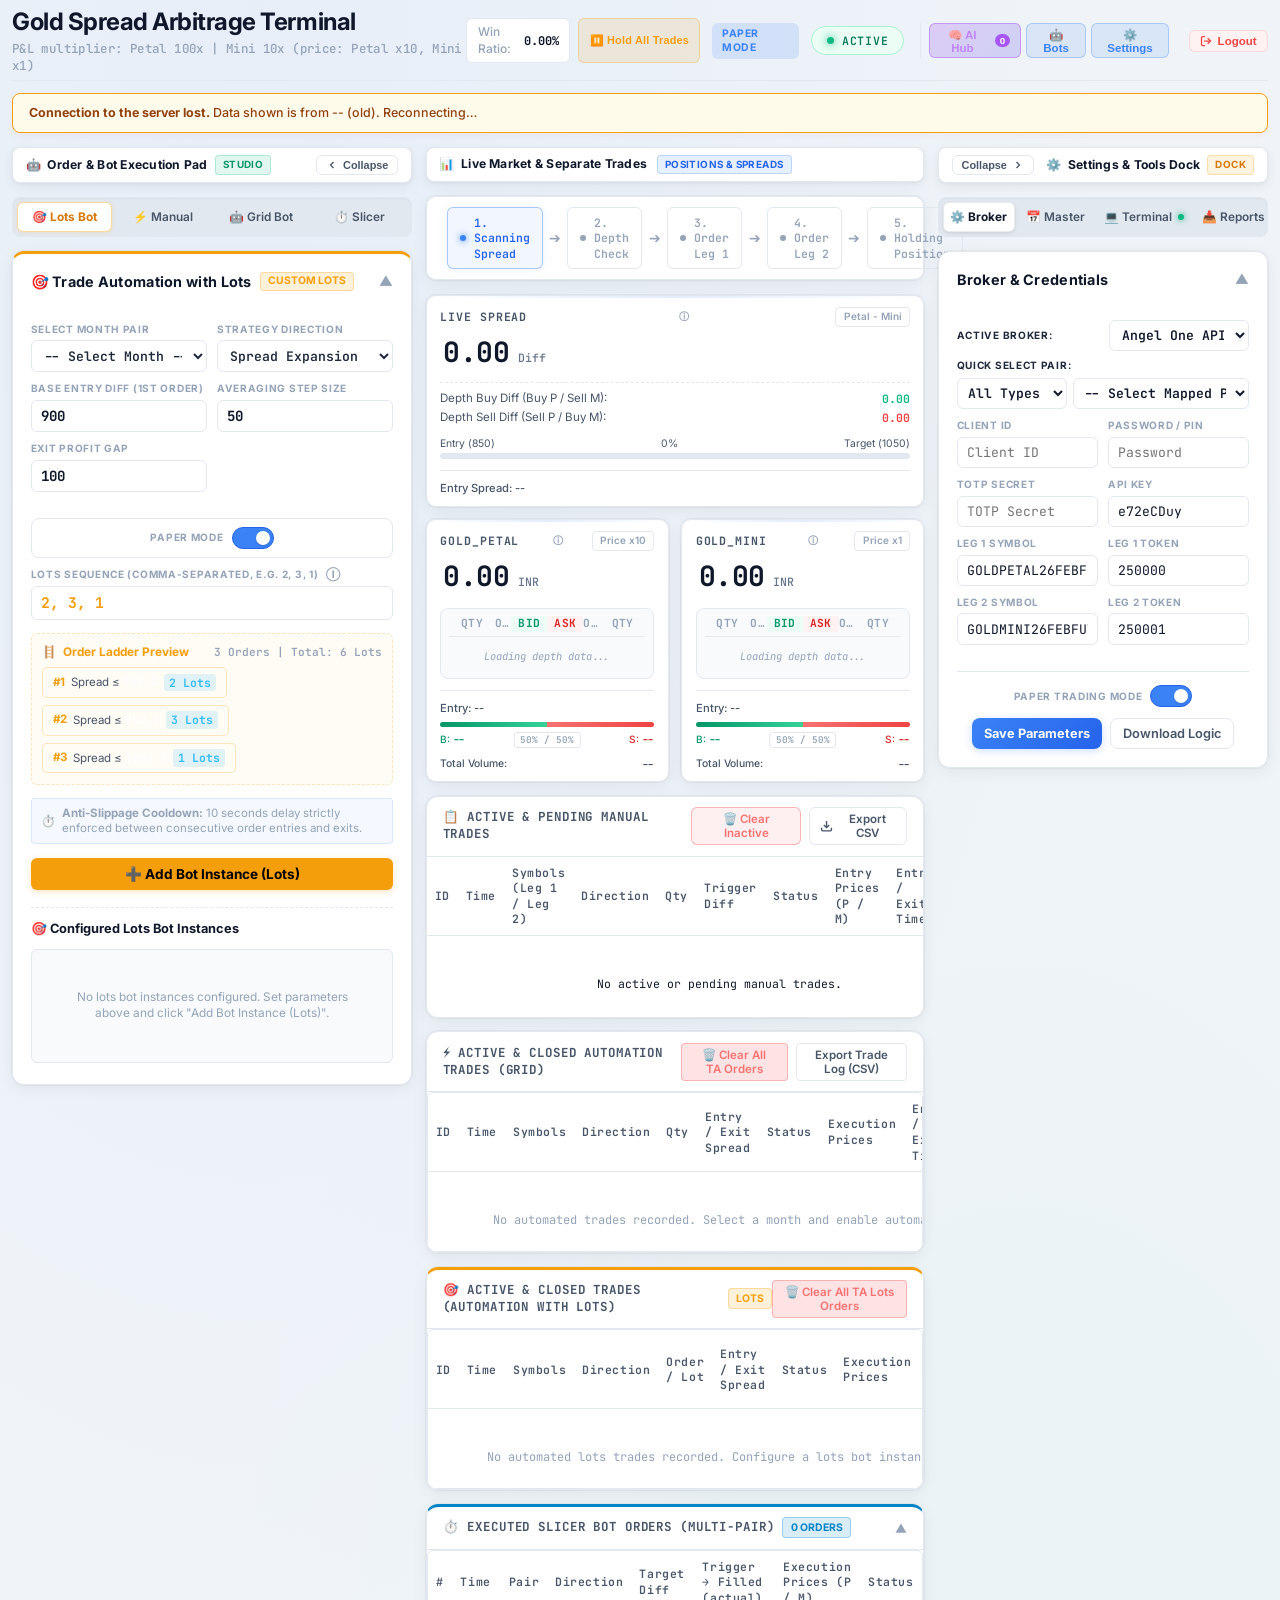
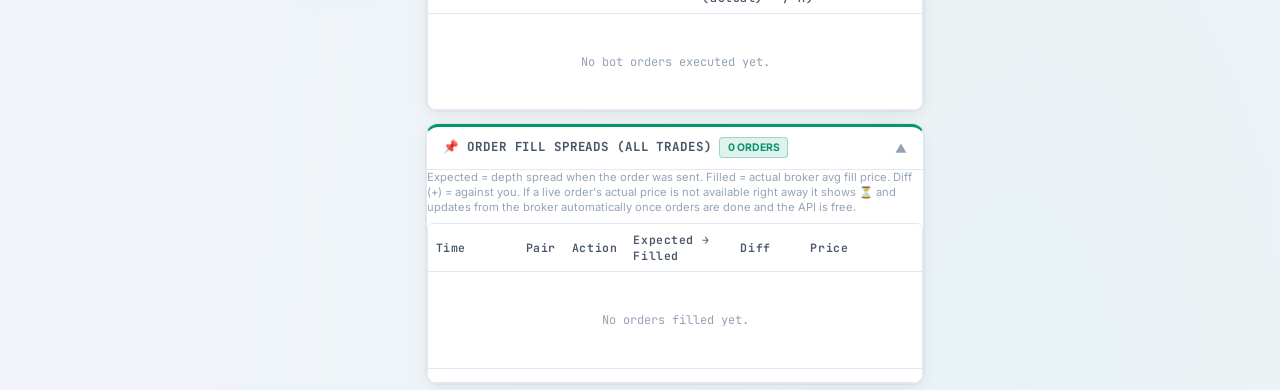
==== commit 313b5754: "Add files via upload" ====
--- a/index.html
+++ b/index.html
@@ -2,28 +2,29 @@
 <html lang="en">
 <head>
     <meta charset="UTF-8">
-    <meta name="viewport" content="width=device-width, initial-scale=1.0">
-    <meta name="theme-color" content="#3B82F6">
+    <meta name="viewport" content="width=device-width, initial-scale=1.0, viewport-fit=cover">
+    <meta name="theme-color" content="#FFFFFF">
     <meta name="mobile-web-app-capable" content="yes">
     <meta name="apple-mobile-web-app-capable" content="yes">
     <meta name="apple-mobile-web-app-status-bar-style" content="default">
     <meta name="apple-mobile-web-app-title" content="Gold Trade">
     <link rel="manifest" href="/manifest.json">
-    <link rel="apple-touch-icon" href="/icon.svg">
+    <link rel="apple-touch-icon" href="/apple-touch-icon.png">
+    <link rel="icon" type="image/png" sizes="192x192" href="/icon-192.png">
     <link rel="icon" type="image/svg+xml" href="/icon.svg">
     <!-- Premium Google Fonts: Inter & JetBrains Mono -->
     <link rel="preconnect" href="https://fonts.googleapis.com">
     <link rel="preconnect" href="https://fonts.gstatic.com" crossorigin>
     <link href="https://fonts.googleapis.com/css2?family=Inter:wght@300;400;500;600;700&family=JetBrains+Mono:wght@400;500;600&display=swap" rel="stylesheet">
-    <link rel="stylesheet" href="style.css?v=2.9">
+    <link rel="stylesheet" href="style.css?v=3.2">
 </head>
 <body>
     <div class="dashboard-container">
         <!-- Header -->
         <header class="dashboard-header">
             <div class="header-left">
-                <h1>Gold Spread Arbitrage Terminal</h1>
-                <p class="subtitle">Leg Multipliers: GOLD_PETAL (100x) | GOLD_MINI (10x)</p>
+                <h1><span class="desktop-only-inline">Gold Spread Arbitrage Terminal</span><span class="mobile-only-inline">Gold Trade</span></h1>
+                <p class="subtitle desktop-only">P&amp;L multiplier: Petal 100x | Mini 10x (price: Petal x10, Mini x1)</p>
             </div>
             
             <div class="header-right">
@@ -68,7 +69,11 @@
         <!-- Connection Status Banner -->
         <div id="connection-error-banner" class="connection-banner" style="display: none;">
             <svg width="16" height="16" viewBox="0 0 24 24" fill="none" stroke="currentColor" stroke-width="2.5" style="margin-right: 0.5rem;"><path d="M10.29 3.86L1.82 18a2 2 0 0 0 1.71 3h16.94a2 2 0 0 0 1.71-3L13.71 3.86a2 2 0 0 0-3.42 0zM12 9v4M12 17h.01"/></svg>
-            <span><strong>API Server Not Connected:</strong> Live MCX broker market data feed is offline. Simulated ticks halted.</span>
+            <span><strong>No live rates from the broker.</strong> Prices shown may be old. Check the broker login (Settings).</span>
+        </div>
+        <!-- Server / internet link status (WebSocket) -->
+        <div id="server-link-banner" class="connection-banner server-link-banner" style="display: none;" role="status">
+            <span id="server-link-text"><strong>Connection to the server lost.</strong> Reconnecting…</span>
         </div>
 
         <!-- 3-Column Professional Workstation Layout -->
@@ -90,7 +95,7 @@
                 </div>
 
                 <!-- Segmented Mode Pill Switcher -->
-                <div class="panel-tab-switcher">
+                <div class="panel-tab-switcher" data-tab="automation">
                     <button type="button" class="panel-tab-btn active tab-accent-amber" id="left-btn-lots" onclick="switchLeftTab('lots')">
                         <span>🎯 Lots Bot</span>
                         <span class="tab-badge" id="left-badge-lots" style="display: none;">0</span>
@@ -188,7 +193,7 @@
                             <button id="ta-lots-add-config-btn" class="update-button" style="width: 100%; padding: 0.5rem 1rem; display: flex; align-items: center; justify-content: center; gap: 0.35rem; background: #f59e0b; color: #000; font-weight: 700; font-size: 0.85rem; border-radius: 6px; box-shadow: 0 2px 6px rgba(245,158,11,0.25);">➕ Add Bot Instance (Lots)</button>
 
                             <!-- Active Lots Bot Instances Table -->
-                            <div style="border-top: 1px dashed rgba(255,255,255,0.08); padding-top: 0.75rem; margin-top: 0.25rem;">
+                            <div style="border-top: 1px dashed var(--border-color); padding-top: 0.75rem; margin-top: 0.25rem;">
                                 <div style="display: flex; justify-content: space-between; align-items: center; margin-bottom: 0.45rem;">
                                     <h3 style="font-size: 0.8rem; font-weight: 700; color: var(--text-primary); margin: 0;">🎯 Configured Lots Bot Instances</h3>
                                 </div>
@@ -321,7 +326,7 @@
                             <button id="ta-add-config-btn" class="update-button" style="width: 100%; padding: 0.5rem 1rem; display: flex; align-items: center; justify-content: center; gap: 0.35rem; font-size: 0.85rem; font-weight: 700; border-radius: 6px;">➕ Add Bot Instance (Grid)</button>
 
                             <!-- Active Bot Instances Table -->
-                            <div style="border-top: 1px dashed rgba(255,255,255,0.08); padding-top: 0.75rem; margin-top: 0.25rem;">
+                            <div style="border-top: 1px dashed var(--border-color); padding-top: 0.75rem; margin-top: 0.25rem;">
                                 <div style="display: flex; justify-content: space-between; align-items: center; margin-bottom: 0.45rem;">
                                     <h3 style="font-size: 0.8rem; font-weight: 700; color: var(--text-primary); margin: 0;">🤖 Configured Grid Instances</h3>
                                 </div>
@@ -388,27 +393,28 @@
                             </div>
 
                             <!-- Actions -->
-                            <div style="display: flex; gap: 0.6rem; justify-content: flex-end; align-items: center; border-top: 1px dashed rgba(255,255,255,0.08); padding-top: 0.65rem;">
+                            <div style="display: flex; flex-wrap: wrap; gap: 0.6rem; justify-content: flex-end; align-items: center; border-top: 1px dashed var(--border-color); padding-top: 0.65rem;">
                                 <button id="mbot-cancel-edit-btn" class="metallic-button" style="padding: 0.4rem 0.85rem; font-size: 0.74rem; background: rgba(148,163,184,0.15); color: #94a3b8; display: none;">✖ Cancel</button>
-                                <button id="mbot-stop-all-btn" class="metallic-button" style="padding: 0.4rem 1rem; font-size: 0.76rem; font-weight: 700; background: rgba(239, 68, 68, 0.15); color: #f87171; border: 1px solid rgba(239,68,68,0.3); border-radius: 6px;">🛑 Stop All</button>
+                                <button id="mbot-play-all-btn" type="button" onclick="window.resumeManualBotTask()" class="metallic-button" style="padding: 0.4rem 1rem; font-size: 0.76rem; font-weight: 700; background: rgba(16, 185, 129, 0.12); color: #059669; border: 1px solid rgba(16,185,129,0.35); border-radius: 6px;">▶ Start All</button>
+                                <button id="mbot-stop-all-btn" class="metallic-button" style="padding: 0.4rem 1rem; font-size: 0.76rem; font-weight: 700; background: rgba(239, 68, 68, 0.15); color: #f87171; border: 1px solid rgba(239,68,68,0.3); border-radius: 6px;">⏸ Stop All</button>
                                 <button id="mbot-start-btn" class="update-button" style="width: auto; padding: 0.4rem 1.35rem; font-size: 0.76rem; font-weight: 700; background: #10b981; border-radius: 6px;">🚀 Start Task</button>
                             </div>
 
                             <!-- Multi-Pair Bot Tasks Section -->
-                            <div style="margin-top: 0.35rem; border-top: 1px dashed rgba(255,255,255,0.08); padding-top: 0.65rem;">
+                            <div style="margin-top: 0.35rem; border-top: 1px dashed var(--border-color); padding-top: 0.65rem;">
                                 <div style="display: flex; justify-content: space-between; align-items: center; margin-bottom: 0.45rem;">
                                     <span style="font-size: 0.76rem; font-weight: 700; color: var(--text-primary); display: flex; align-items: center; gap: 0.35rem;">
                                         <span>⚡</span> Configured Bot Tasks
                                     </span>
                                     <span id="mbot-tasks-badge" style="font-size: 0.65rem; padding: 0.1rem 0.4rem; border-radius: 4px; background: rgba(16,185,129,0.15); color: #34d399; font-weight: 600;">0 Tasks</span>
                                 </div>
-                                <div id="mbot-tasks-body" style="max-height: 200px; overflow-y: auto; overflow-x: hidden; display: flex; flex-direction: column; gap: 0.45rem; padding: 0.25rem 0;">
+                                <div id="mbot-tasks-body" style="max-height: 360px; overflow-y: auto; overflow-x: hidden; display: flex; flex-direction: column; gap: 0.45rem; padding: 0.25rem 0;">
                                     <div class="empty-table" style="text-align: center; padding: 1.25rem 0.5rem; color: var(--text-muted); font-size: 0.73rem; background: var(--bg-tertiary); border: 1px solid var(--border-color); border-radius: 6px;">No bot tasks added yet. Configure above and click "Start / Add Bot Task".</div>
                                 </div>
                             </div>
 
                             <!-- Manual BOT Executed Trades Window (Zero-Scroll Card Feed) -->
-                            <div style="margin-top: 0.35rem; border-top: 1px dashed rgba(255,255,255,0.08); padding-top: 0.65rem;">
+                            <div style="margin-top: 0.35rem; border-top: 1px dashed var(--border-color); padding-top: 0.65rem;">
                                 <div style="display: flex; justify-content: space-between; align-items: center; margin-bottom: 0.45rem;">
                                     <span style="font-size: 0.76rem; font-weight: 700; color: var(--text-primary); display: flex; align-items: center; gap: 0.35rem;">
                                         <span>📋</span> Bot Executed Orders
@@ -491,7 +497,7 @@
                             <span id="current-spread" class="price-value">0.00</span>
                             <span class="currency">Diff</span>
                         </div>
-                        <div class="depth-spreads-subpanel" style="display: flex; flex-direction: column; gap: 0.25rem; font-size: 0.72rem; margin-top: 0.4rem; border-top: 1px dashed rgba(255,255,255,0.08); padding-top: 0.45rem; width: 100%;">
+                        <div class="depth-spreads-subpanel" style="display: flex; flex-direction: column; gap: 0.25rem; font-size: 0.72rem; margin-top: 0.4rem; border-top: 1px dashed var(--border-color); padding-top: 0.45rem; width: 100%;">
                             <div style="display: flex; justify-content: space-between; align-items: center;">
                                 <span style="color: var(--text-secondary);">Depth Buy Diff (Buy P / Sell M):</span>
                                 <strong id="depth-buy-spread" class="font-mono" style="color: var(--accent-green);">0.00</strong>
@@ -523,9 +529,9 @@
                             <span class="symbol-name" id="petal-symbol-name">GOLD_PETAL</span>
                             <div class="tooltip-container">
                                 <span>ⓘ</span>
-                                <span class="tooltip-text">Gold Petal contract on MCX. Price is per 10 grams (Multiplier = 10x).</span>
-                            </div>
-                            <span class="asset-type">10x Mult</span>
+                                <span class="tooltip-text">Gold Petal contract on MCX. Quote is per 1 gram; it is multiplied by 10 to compare per 10 grams in the spread. P&amp;L: 100 x points.</span>
+                            </div>
+                            <span class="asset-type">Price x10</span>
                         </div>
                         <div class="metric-body">
                             <span id="petal-ltp" class="price-value">0.00</span>
@@ -571,9 +577,9 @@
                             <span class="symbol-name" id="mini-symbol-name">GOLD_MINI</span>
                             <div class="tooltip-container">
                                 <span>ⓘ</span>
-                                <span class="tooltip-text">Gold Mini contract on MCX. Price is per 10 grams (Multiplier = 1x).</span>
-                            </div>
-                            <span class="asset-type">1x Mult</span>
+                                <span class="tooltip-text">Gold Mini contract on MCX. Quote is already per 10 grams (x1). P&amp;L: 10 x points.</span>
+                            </div>
+                            <span class="asset-type">Price x1</span>
                         </div>
                         <div class="metric-body">
                             <span id="mini-ltp" class="price-value">0.00</span>
@@ -837,7 +843,7 @@
                                             <th style="padding: 0.5rem; text-align: left;">Pair</th>
                                             <th style="padding: 0.5rem; text-align: left; width: 85px;">Direction</th>
                                             <th style="padding: 0.5rem; text-align: left; width: 90px;">Target Diff</th>
-                                            <th style="padding: 0.5rem; text-align: left; width: 100px;">Filled Spread</th>
+                                            <th style="padding: 0.5rem; text-align: left; width: 150px;">Trigger → Filled (actual)</th>
                                             <th style="padding: 0.5rem; text-align: left;">Execution Prices (P / M)</th>
                                             <th style="padding: 0.5rem; text-align: center; width: 90px;">Status</th>
                                         </tr>
@@ -846,6 +852,49 @@
                                         <tr>
                                             <td colspan="8" class="empty-table" style="text-align: center; padding: 1rem; color: var(--text-muted); font-size: 0.75rem;">No bot orders executed yet.</td>
                                         </tr>
+                                    </tbody>
+                                </table>
+                            </div>
+                        </div>
+                    </div>
+                </section>
+
+                <!-- ==========================================
+                     TRADE TABLE 5: Order Fills - har order asli kitne spread par laga (sab bots + manual)
+                     ========================================== -->
+                <section class="automation-trades-section" data-tab="trades" style="width: 100%;">
+                    <div class="data-card automation-trades-panel" id="card-order-fills" style="width: 100%; border-top: 3px solid #059669;">
+                        <div class="panel-header"
+                            onclick="(function(){
+                                var body = document.getElementById('order-fills-panel-body');
+                                var arrow = document.getElementById('order-fills-panel-arrow');
+                                var open = body.style.display !== 'none';
+                                body.style.display = open ? 'none' : 'block';
+                                arrow.style.transform = open ? 'rotate(0deg)' : 'rotate(180deg)';
+                            })()"
+                            style="cursor: pointer; user-select: none; padding-bottom: 0.65rem;">
+                            <div style="display: flex; align-items: center; gap: 0.5rem; flex-wrap: wrap;">
+                                <h2>📌 Order Fill Spreads (all trades)</h2>
+                                <span id="order-fills-badge" style="background: rgba(5, 150, 105, 0.12); color: #059669; border: 1px solid rgba(5, 150, 105, 0.3); font-size: 0.65rem; font-weight: 700; padding: 0.15rem 0.45rem; border-radius: 4px;">0 ORDERS</span>
+                            </div>
+                            <span id="order-fills-panel-arrow" style="font-size: 0.75rem; color: var(--text-muted); transition: transform 0.25s; display: inline-block; transform: rotate(180deg);">▼</span>
+                        </div>
+                        <div id="order-fills-panel-body">
+                            <p style="margin: 0 0 0.5rem 0; font-size: 0.7rem; color: var(--text-muted);">Expected = depth spread when the order was sent. Filled = actual broker avg fill price. Diff (+) = against you. If a live order's actual price is not available right away it shows ⏳ and updates from the broker automatically once orders are done and the API is free.</p>
+                            <div class="table-container" style="max-height: 260px; overflow-y: auto; border: 1px solid var(--border-color); border-radius: 6px;">
+                                <table class="history-table" style="width: 100%; border-collapse: collapse;">
+                                    <thead>
+                                        <tr>
+                                            <th style="padding: 0.5rem; text-align: left; width: 90px;">Time</th>
+                                            <th style="padding: 0.5rem; text-align: left;">Pair</th>
+                                            <th style="padding: 0.5rem; text-align: left;">Action</th>
+                                            <th style="padding: 0.5rem; text-align: left;">Expected → Filled</th>
+                                            <th style="padding: 0.5rem; text-align: left; width: 70px;">Diff</th>
+                                            <th style="padding: 0.5rem; text-align: left; width: 120px;">Price</th>
+                                        </tr>
+                                    </thead>
+                                    <tbody id="order-fills-body">
+                                        <tr><td colspan="6" class="empty-table" style="text-align: center; padding: 1rem; color: var(--text-muted); font-size: 0.75rem;">No orders filled yet.</td></tr>
                                     </tbody>
                                 </table>
                             </div>
@@ -870,7 +919,7 @@
                 </div>
 
                 <!-- Segmented Settings Tab Switcher -->
-                <div class="panel-tab-switcher">
+                <div class="panel-tab-switcher" data-tab="settings">
                     <button type="button" class="panel-tab-btn active" id="right-btn-broker" onclick="switchRightTab('broker')">
                         <span>⚙️ Broker</span>
                     </button>
@@ -1141,7 +1190,7 @@
                             </button>
                             <button id="export-depth-spread-btn" class="csv-export-button" style="background-color: var(--accent-light, #3b82f6); color: white; width: 100%; justify-content: center; padding: 0.5rem; font-weight: 700;">
                                 <svg width="14" height="14" viewBox="0 0 24 24" fill="none" stroke="currentColor" stroke-width="2.5" class="btn-icon"><path d="M21 15v4a2 2 0 0 1-2 2H5a2 2 0 0 1-2-2v-4"></path><polyline points="7 10 12 15 17 10"></polyline><line x1="12" y1="15" x2="12" y2="3"></line></svg>
-                                Spread &amp; Price High / Low Report (CSV)
+                                Depth History: Month-wise Depth Buy / Sell Low–High (CSV)
                             </button>
                             <button id="export-csv-btn" class="csv-export-button" style="width: 100%; justify-content: center; padding: 0.5rem; font-weight: 700;">
                                 <svg width="14" height="14" viewBox="0 0 24 24" fill="none" stroke="currentColor" stroke-width="2.5" class="btn-icon"><path d="M21 15v4a2 2 0 0 1-2 2H5a2 2 0 0 1-2-2v-4"></path><polyline points="7 10 12 15 17 10"></polyline><line x1="12" y1="15" x2="12" y2="3"></line></svg>
@@ -1324,7 +1373,7 @@
                         <span>🔒</span> <span id="ta-lots-edit-traded-alert-title">Already Traded Levels Locked</span>
                     </div>
                     <div id="ta-lots-edit-traded-alert-desc" style="color: var(--text-secondary); font-size: 0.7rem;">
-                        Pehle se execute ho chuke trades dobara nahi liye jayenge. Aap sirf aage ke remaining levels edit kar sakte hain.
+                        Trades already executed will not be taken again. You can only edit the remaining levels.
                     </div>
                 </div>
 
@@ -1368,7 +1417,7 @@
                     <div>
                         <label id="ta-lots-edit-remaining-label" class="rule-label" style="font-size: 0.7rem; color: var(--text-secondary); margin-bottom: 0.2rem; display: block;">Upcoming Lots Sequence (Comma Separated)</label>
                         <input type="text" id="ta-lots-edit-lots-input" class="rule-input font-mono" placeholder="e.g. 3, 4" style="width: 100%; box-sizing: border-box; font-weight: 700; color: #f59e0b; font-size: 0.88rem;">
-                        <small id="ta-lots-edit-lots-hint" style="color: var(--text-muted); font-size: 0.66rem; margin-top: 0.25rem; display: block;">Har level ke lots comma se alag karein (e.g. 3, 4). Ye aage aane wale steps par 1-1 lot karke 10s gap pe execute honge.</small>
+                        <small id="ta-lots-edit-lots-hint" style="color: var(--text-muted); font-size: 0.66rem; margin-top: 0.25rem; display: block;">Separate each level's lots with commas (e.g. 3, 4). They execute on the upcoming steps, 1 lot at a time with a 10s gap.</small>
                     </div>
 
                     <!-- Dynamic Sequence Flow Preview -->
@@ -1392,117 +1441,245 @@
     </div>
 
     <!-- =========================================================================
-         🧠 MODAL: AI ASSISTANT (Minimal - sirf asli data, koi fake number nahi)
+         🧠 AI ASSISTANT - FULL PAGE VIEW (sirf asli data, koi fake number nahi)
+         Tabs: Abhi kya karein | Paper Trades | Meri Positions | Journal | Backtest | Claude | Alerts
          ========================================================================= -->
-    <div id="ai-hub-modal" class="modal-overlay" style="display: none; z-index: 9999;">
-        <div class="modal-card" style="max-width: 860px; width: 96%; max-height: 92vh; display: flex; flex-direction: column; padding: 1.1rem; background: #FFFFFF; border: 1.5px solid #CBD5E1; border-radius: 14px; box-shadow: 0 25px 60px rgba(15, 23, 42, 0.25); color: #0F172A;">
-
-            <!-- Header -->
-            <div style="display: flex; justify-content: space-between; align-items: center; gap: 0.6rem; flex-wrap: wrap; border-bottom: 1.5px solid #E2E8F0; padding-bottom: 0.75rem;">
+    <div id="ai-hub-modal" style="display: none; position: fixed; inset: 0; z-index: 9999; flex-direction: column; background: #F1F5F9; color: #0F172A;">
+
+        <!-- Header bar -->
+        <div style="display: flex; justify-content: space-between; align-items: center; gap: 0.6rem; flex-wrap: wrap; background: #FFFFFF; border-bottom: 1.5px solid #E2E8F0; padding: 0.7rem 1rem;">
+            <div style="display: flex; align-items: center; gap: 0.75rem;">
+                <button type="button" onclick="closeAIHubModal()" title="Back to terminal (Esc)" style="padding: 0.4rem 0.75rem; font-size: 0.8rem; font-weight: 700; background: #F8FAFC; color: #334155; border: 1.5px solid #CBD5E1; border-radius: 6px; cursor: pointer;">← Terminal</button>
                 <div>
-                    <h3 style="margin: 0; font-size: 1.1rem; font-weight: 800;">🧠 AI Assistant</h3>
+                    <h3 style="margin: 0; font-size: 1.15rem; font-weight: 800;">🧠 AI Assistant</h3>
                     <p id="ai-source-line" style="margin: 2px 0 0 0; font-size: 0.74rem; color: #64748B;">Loading...</p>
                 </div>
-                <div style="display: flex; align-items: center; gap: 0.5rem;">
-                    <button type="button" onclick="promptSetClaudeKey()" style="padding: 0.4rem 0.7rem; font-size: 0.76rem; font-weight: 700; background: #EFF6FF; color: #1D4ED8; border: 1.5px solid #93C5FD; border-radius: 6px; cursor: pointer;">🔑 Claude API Key</button>
-                    <button type="button" onclick="fetchAIHubData()" style="padding: 0.4rem 0.7rem; font-size: 0.76rem; font-weight: 700; background: #F8FAFC; color: #334155; border: 1.5px solid #CBD5E1; border-radius: 6px; cursor: pointer;"><span id="ai-refresh-spinner" style="display: inline-block;">🔄</span> Refresh</button>
-                    <button type="button" onclick="closeAIHubModal()" style="font-size: 1.5rem; color: #64748B; background: none; border: none; cursor: pointer; line-height: 1;">&times;</button>
-                </div>
-            </div>
-
-            <div style="overflow-y: auto; padding: 0.85rem 0; display: flex; flex-direction: column; gap: 0.9rem; flex: 1;">
-
-                <!-- 1. Abhi kya karein -->
-                <div style="border: 2px solid #CBD5E1; border-radius: 12px; padding: 1rem;">
-                    <div style="display: flex; align-items: center; gap: 0.6rem; flex-wrap: wrap;">
-                        <strong style="font-size: 0.95rem;">1. Abhi kya karein?</strong>
-                        <span id="ai-decision-pill" style="font-size: 0.78rem; font-weight: 800; padding: 3px 10px; border-radius: 6px; background: #F1F5F9; color: #334155;">--</span>
-                        <span id="ai-decision-pair" style="font-size: 0.8rem; font-weight: 700; color: #1D4ED8;"></span>
-                    </div>
-                    <p id="ai-decision-reason" style="margin: 0.5rem 0 0 0; font-size: 0.86rem; font-weight: 600;">--</p>
-
-                    <div style="margin-top: 0.7rem; font-size: 0.78rem; color: #64748B; font-weight: 700;">Yeh decision in asli numbers par hai:</div>
-                    <ul id="ai-facts-list" style="margin: 0.3rem 0 0 0; padding-left: 1.2rem; font-size: 0.8rem; color: #334155; line-height: 1.55; font-family: monospace;"></ul>
-
-                    <!-- Plan (sirf jab WAIT na ho) -->
-                    <div id="ai-plan-box" style="display: none; margin-top: 0.8rem; background: #F8FAFC; border: 1.5px solid #E2E8F0; border-radius: 10px; padding: 0.8rem 0.9rem; font-size: 0.82rem;">
-                        <div><strong>Entry:</strong> <span id="ai-plan-entry"></span></div>
-                        <div style="margin-top: 0.25rem;"><strong>Exit (Target):</strong> <span id="ai-plan-exit"></span></div>
-                        <div style="margin-top: 0.25rem;"><strong>Bot settings:</strong> <span id="ai-plan-settings"></span></div>
-                        <div style="margin-top: 0.25rem;"><strong>Agar target hit hua (1 unit):</strong> <span id="ai-plan-profit"></span></div>
-                        <div id="ai-plan-warnings" style="margin-top: 0.5rem; color: #B45309; font-weight: 600;"></div>
-                        <button type="button" id="btn-ai-1click-apply" onclick="applyAISuggestionToBot()" style="margin-top: 0.7rem; padding: 0.55rem 1.2rem; font-size: 0.84rem; font-weight: 800; background: #4F46E5; color: #FFFFFF; border: none; border-radius: 8px; cursor: pointer;">Lots Bot form me bharo (khud check karke Start karein)</button>
-                    </div>
-
+            </div>
+            <div style="display: flex; align-items: center; gap: 0.5rem; flex-wrap: wrap;">
+                <button type="button" id="ai-notify-btn" onclick="enableAINotifications()" style="padding: 0.4rem 0.7rem; font-size: 0.76rem; font-weight: 700; background: #FFFBEB; color: #92400E; border: 1.5px solid #FCD34D; border-radius: 6px; cursor: pointer;">🔔 Turn on notifications</button>
+                <button type="button" onclick="promptSetClaudeKey()" style="padding: 0.4rem 0.7rem; font-size: 0.76rem; font-weight: 700; background: #EFF6FF; color: #1D4ED8; border: 1.5px solid #93C5FD; border-radius: 6px; cursor: pointer;">🔑 Claude API Key</button>
+                <button type="button" onclick="fetchAIHubData()" style="padding: 0.4rem 0.7rem; font-size: 0.76rem; font-weight: 700; background: #F8FAFC; color: #334155; border: 1.5px solid #CBD5E1; border-radius: 6px; cursor: pointer;"><span id="ai-refresh-spinner" style="display: inline-block;">🔄</span> Refresh</button>
+            </div>
+        </div>
+
+        <!-- Tabs -->
+        <div id="ai-tabs-bar" style="display: flex; gap: 0.25rem; overflow-x: auto; background: #FFFFFF; border-bottom: 1.5px solid #E2E8F0; padding: 0 1rem;">
+            <button type="button" class="ai-tab-btn" data-ai-tab="suggest" onclick="switchAITab('suggest')">💡 What to do now</button>
+            <button type="button" class="ai-tab-btn" data-ai-tab="paper" onclick="switchAITab('paper')">📝 Paper Trades <span id="ai-paper-badge" class="ai-tab-badge" style="display: none;">0</span></button>
+            <button type="button" class="ai-tab-btn" data-ai-tab="monitor" onclick="switchAITab('monitor')">📈 My Positions <span id="ai-monitor-badge" class="ai-tab-badge" style="display: none;">0</span></button>
+            <button type="button" class="ai-tab-btn" data-ai-tab="journal" onclick="switchAITab('journal')">📒 Journal</button>
+            <button type="button" class="ai-tab-btn" data-ai-tab="backtest" onclick="switchAITab('backtest')">🧪 Backtest</button>
+            <button type="button" class="ai-tab-btn" data-ai-tab="claude" onclick="switchAITab('claude')">💬 Ask Claude</button>
+            <button type="button" class="ai-tab-btn" data-ai-tab="alerts" onclick="switchAITab('alerts')">🔔 Alerts <span id="ai-alerts-badge" class="ai-tab-badge" style="display: none;">0</span></button>
+        </div>
+
+        <div style="flex: 1; overflow-y: auto;">
+        <div style="max-width: 1320px; margin: 0 auto; padding: 1rem; display: flex; flex-direction: column; gap: 1rem;">
+
+            <!-- TAB: Suggestions -->
+            <div class="ai-tab-panel" id="ai-tab-suggest">
+                <div class="ai-card">
+                    <strong class="ai-card-title">Every month: what to do now?</strong>
+                    <p id="ai-suggestions-summary" class="ai-muted">Loading...</p>
+                    <p class="ai-muted" style="font-size: 0.74rem;">Simple rule: spread <strong>near today's Low</strong> = cheap = <strong style="color: #15803D;">BUY SPREAD</strong>. <strong>Near today's High</strong> = expensive = <strong style="color: #B91C1C;">SELL SPREAD</strong>. In the middle = <strong>WAIT</strong>. Click a row for full details.</p>
+                    <div style="overflow-x: auto;">
+                        <table class="ai-table">
+                            <thead>
+                                <tr>
+                                    <th>Month</th>
+                                    <th>Action</th>
+                                    <th>Why</th>
+                                    <th>Entry → Exit</th>
+                                    <th></th>
+                                </tr>
+                            </thead>
+                            <tbody id="ai-suggestions-tbody">
+                                <tr><td colspan="5" class="ai-empty">Loading...</td></tr>
+                            </tbody>
+                        </table>
+                    </div>
                     <details style="margin-top: 0.7rem; font-size: 0.76rem; color: #64748B;">
-                        <summary style="cursor: pointer; font-weight: 700;">Rule kya hai?</summary>
+                        <summary style="cursor: pointer; font-weight: 700;">What is the rule?</summary>
                         <p id="ai-rules-text" style="margin: 0.35rem 0 0 0;"></p>
                     </details>
                 </div>
-
-                <!-- 2. Claude se poocho -->
-                <div style="border: 1.5px solid #CBD5E1; border-radius: 12px; padding: 1rem;">
-                    <strong style="font-size: 0.95rem;">2. Claude se poocho</strong>
-                    <p style="margin: 2px 0 0.6rem 0; font-size: 0.74rem; color: #64748B;">Claude sirf upar ke data ko samjhata hai. Numbers ya news khud nahi banata.</p>
-                    <div style="display: flex; gap: 0.4rem; margin-bottom: 0.55rem; flex-wrap: wrap;">
-                        <button type="button" onclick="askAIAssistant('Is suggestion ko simple bhasha me samjhao. Isme risk kya hai?')" style="font-size: 0.74rem; background: #F8FAFC; color: #334155; border: 1px solid #CBD5E1; border-radius: 999px; padding: 3px 10px; cursor: pointer; font-weight: 700;">Suggestion samjhao</button>
-                        <button type="button" onclick="askAIAssistant('Kaunsa pair abhi sabse achhi position me hai aur kyun?')" style="font-size: 0.74rem; background: #F8FAFC; color: #334155; border: 1px solid #CBD5E1; border-radius: 999px; padding: 3px 10px; cursor: pointer; font-weight: 700;">Sabse achha pair?</button>
-                        <button type="button" onclick="askAIAssistant('Aaj ke data ke hisaab se 110 pts ka target realistic hai?')" style="font-size: 0.74rem; background: #F8FAFC; color: #334155; border: 1px solid #CBD5E1; border-radius: 999px; padding: 3px 10px; cursor: pointer; font-weight: 700;">Target realistic hai?</button>
-                    </div>
-                    <div style="display: flex; gap: 0.5rem;">
-                        <input type="text" id="ai-assistant-query-input" placeholder="Apna sawal likhein..." style="flex: 1; min-width: 0; padding: 0.5rem 0.8rem; font-size: 0.84rem; border: 1.5px solid #CBD5E1; border-radius: 8px; background: #F8FAFC;" onkeydown="if(event.key === 'Enter') submitAIAssistantQuestion()">
-                        <button type="button" id="btn-ask-ai-assistant" onclick="submitAIAssistantQuestion()" style="padding: 0.5rem 1.1rem; font-size: 0.84rem; font-weight: 800; background: #1E293B; color: #FFFFFF; border: none; border-radius: 8px; cursor: pointer;">Poocho</button>
-                    </div>
-                    <div id="ai-assistant-reply-box" style="display: none; margin-top: 0.7rem; background: #F8FAFC; border-left: 4px solid #4F46E5; border-radius: 8px; padding: 0.75rem 0.9rem; font-size: 0.84rem; line-height: 1.5; white-space: pre-wrap;"></div>
-                </div>
-
-                <!-- 3. Pairs ka live data -->
-                <div style="border: 1.5px solid #E2E8F0; border-radius: 12px; padding: 1rem;">
-                    <strong style="font-size: 0.95rem;">3. Aapke pairs (live)</strong>
-                    <p style="margin: 2px 0 0.6rem 0; font-size: 0.74rem; color: #64748B;">Position = spread aaj ke range me kahan hai (0% = aaj ka Low, 100% = aaj ka High).</p>
+            </div>
+
+            <!-- TAB: Open trade monitor -->
+            <div class="ai-tab-panel" id="ai-tab-monitor" style="display: none;">
+                <div class="ai-card">
+                    <strong class="ai-card-title">Open positions status</strong>
+                    <p id="ai-monitor-summary" class="ai-muted">Loading...</p>
                     <div style="overflow-x: auto;">
-                        <table style="width: 100%; border-collapse: collapse; font-size: 0.78rem; text-align: left;">
+                        <table class="ai-table">
                             <thead>
-                                <tr style="background: #F1F5F9; color: #334155;">
-                                    <th style="padding: 0.5rem 0.6rem;">Pair</th>
-                                    <th style="padding: 0.5rem 0.6rem;">Depth Buy (Aaj Low–High)</th>
-                                    <th style="padding: 0.5rem 0.6rem;">Depth Sell (Aaj Low–High)</th>
-                                    <th style="padding: 0.5rem 0.6rem;">Position (Buy / Sell)</th>
+                                <tr>
+                                    <th>Source</th>
+                                    <th>Month (Pair)</th>
+                                    <th>Direction · Lots</th>
+                                    <th>Entry → Exit spread now</th>
+                                    <th>Target · Distance</th>
+                                    <th>Unrealized</th>
+                                    <th>Expiry</th>
+                                    <th>Status</th>
                                 </tr>
                             </thead>
-                            <tbody id="ai-matrix-tbody">
-                                <tr><td colspan="4" style="padding: 0.8rem; text-align: center; color: #64748B;">Loading...</td></tr>
-                            </tbody>
+                            <tbody id="ai-monitor-tbody"></tbody>
                         </table>
                     </div>
-                </div>
-
-                <!-- 4. Scanner signals -->
-                <div style="border: 1.5px solid #E2E8F0; border-radius: 12px; padding: 1rem;">
-                    <strong style="font-size: 0.95rem;">4. Scanner signals aaj</strong>
-                    <p id="ai-scanner-summary" style="margin: 2px 0 0.6rem 0; font-size: 0.74rem; color: #64748B;">--</p>
-                    <div style="overflow-x: auto; max-height: 220px; overflow-y: auto;">
-                        <table style="width: 100%; border-collapse: collapse; font-size: 0.78rem; text-align: left;">
+                    <p id="ai-monitor-rules" class="ai-muted" style="font-size: 0.72rem; margin-top: 0.6rem;"></p>
+                </div>
+            </div>
+
+            <!-- TAB: Journal -->
+            <div class="ai-tab-panel" id="ai-tab-journal" style="display: none;">
+                <div class="ai-card">
+                    <div style="display: flex; align-items: center; gap: 0.6rem; flex-wrap: wrap;">
+                        <strong class="ai-card-title">Trade journal</strong>
+                        <input type="date" id="ai-journal-date" onchange="fetchAIJournal()" style="padding: 0.3rem 0.5rem; border: 1.5px solid #CBD5E1; border-radius: 6px; font-size: 0.8rem;">
+                    </div>
+                    <div id="ai-journal-kpis" class="ai-kpis"></div>
+                    <div id="ai-journal-extra" style="font-size: 0.8rem; color: #334155; line-height: 1.6;"></div>
+                    <div style="overflow-x: auto; margin-top: 0.6rem;">
+                        <table class="ai-table">
                             <thead>
-                                <tr style="background: #F1F5F9; color: #334155;">
-                                    <th style="padding: 0.5rem 0.6rem;">Time</th>
-                                    <th style="padding: 0.5rem 0.6rem;">Pair</th>
-                                    <th style="padding: 0.5rem 0.6rem;">Direction</th>
-                                    <th style="padding: 0.5rem 0.6rem;">Spread / Avg</th>
-                                    <th style="padding: 0.5rem 0.6rem;">Result</th>
+                                <tr>
+                                    <th>Entry → Exit time</th>
+                                    <th>Source</th>
+                                    <th>Direction</th>
+                                    <th>Entry → Exit spread</th>
+                                    <th>Points</th>
+                                    <th>Gross</th>
+                                    <th>Charges</th>
+                                    <th>Net</th>
                                 </tr>
                             </thead>
-                            <tbody id="ai-signals-tbody"></tbody>
+                            <tbody id="ai-journal-tbody"></tbody>
                         </table>
                     </div>
-                </div>
-            </div>
-
-            <div style="border-top: 1.5px solid #E2E8F0; padding-top: 0.7rem; font-size: 0.74rem; color: #64748B;">
-                AI kabhi khud trade nahi karta. Yeh sirf suggestion hai, guarantee nahi. Final decision aapka.
-            </div>
+                    <p id="ai-journal-note" class="ai-muted" style="font-size: 0.72rem; margin-top: 0.6rem;"></p>
+                </div>
+            </div>
+
+            <!-- TAB: Backtest -->
+            <div class="ai-tab-panel" id="ai-tab-backtest" style="display: none;">
+                <div class="ai-card">
+                    <div style="display: flex; align-items: center; gap: 0.6rem; flex-wrap: wrap;">
+                        <strong class="ai-card-title">Backtest: how this rule did on past days</strong>
+                        <select id="ai-backtest-days" style="padding: 0.3rem 0.5rem; border: 1.5px solid #CBD5E1; border-radius: 6px; font-size: 0.8rem;">
+                            <option value="7">Last 7 days</option>
+                            <option value="30" selected>Last 30 days</option>
+                            <option value="90">Last 90 days</option>
+                        </select>
+                        <button type="button" onclick="runAIBacktest()" style="padding: 0.35rem 0.9rem; font-size: 0.8rem; font-weight: 800; background: #1E293B; color: #FFFFFF; border: none; border-radius: 6px; cursor: pointer;">Run backtest</button>
+                    </div>
+                    <div id="ai-backtest-kpis" class="ai-kpis"></div>
+                    <div id="ai-backtest-extra" style="font-size: 0.8rem; color: #334155; line-height: 1.6;"></div>
+                    <div style="overflow-x: auto; margin-top: 0.6rem; max-height: 420px; overflow-y: auto;">
+                        <table class="ai-table">
+                            <thead>
+                                <tr>
+                                    <th>Entry</th>
+                                    <th>Exit</th>
+                                    <th>Month (Pair)</th>
+                                    <th>Direction</th>
+                                    <th>Entry → Exit spread</th>
+                                    <th>Points</th>
+                                    <th>Net</th>
+                                    <th>Result</th>
+                                </tr>
+                            </thead>
+                            <tbody id="ai-backtest-tbody"><tr><td colspan="8" class="ai-empty">Press "Run backtest".</td></tr></tbody>
+                        </table>
+                    </div>
+                    <p id="ai-backtest-note" class="ai-muted" style="font-size: 0.72rem; margin-top: 0.6rem;"></p>
+                </div>
+            </div>
+
+            <!-- TAB: Claude -->
+            <div class="ai-tab-panel" id="ai-tab-claude" style="display: none;">
+                <div class="ai-card">
+                    <strong class="ai-card-title">Ask Claude</strong>
+                    <p class="ai-muted">Claude gets the suggestions, open positions and today's journal. It only explains this data and never makes up numbers or news.</p>
+                    <div style="display: flex; gap: 0.4rem; margin-bottom: 0.55rem; flex-wrap: wrap;">
+                        <button type="button" class="ai-chip" onclick="askAIAssistant('Compare the suggestions for all months in simple words. What is the risk in each month?')">Compare months</button>
+                        <button type="button" class="ai-chip" onclick="askAIAssistant('How are my open positions doing? Which position needs attention and why?')">How are my positions?</button>
+                        <button type="button" class="ai-chip" onclick="askAIAssistant('Look at today\'s journal: what went well and what went wrong today?')">How was today?</button>
+                        <button type="button" class="ai-chip" onclick="askAIAssistant('Based on today\'s data, is a 110 pts target realistic?')">Is the target realistic?</button>
+                    </div>
+                    <div style="display: flex; gap: 0.5rem;">
+                        <input type="text" id="ai-assistant-query-input" placeholder="Type your question..." style="flex: 1; min-width: 0; padding: 0.5rem 0.8rem; font-size: 0.84rem; border: 1.5px solid #CBD5E1; border-radius: 8px; background: #F8FAFC;" onkeydown="if(event.key === 'Enter') submitAIAssistantQuestion()">
+                        <button type="button" id="btn-ask-ai-assistant" onclick="submitAIAssistantQuestion()" style="padding: 0.5rem 1.1rem; font-size: 0.84rem; font-weight: 800; background: #1E293B; color: #FFFFFF; border: none; border-radius: 8px; cursor: pointer;">Ask</button>
+                    </div>
+                    <div id="ai-assistant-reply-box" style="display: none; margin-top: 0.7rem; background: #F8FAFC; border-left: 4px solid #4F46E5; border-radius: 8px; padding: 0.75rem 0.9rem; font-size: 0.84rem; line-height: 1.5; white-space: pre-wrap;"></div>
+                </div>
+            </div>
+
+            <!-- TAB: Paper Trades (kaagaz par trade - asli order nahi) -->
+            <div class="ai-tab-panel" id="ai-tab-paper" style="display: none;">
+                <div class="ai-card">
+                    <strong class="ai-card-title">📝 Paper Trader: AI takes trades on paper, exactly like your system</strong>
+                    <p class="ai-muted">No real order is sent. When "What to do now" shows BUY/SELL, the AI takes the same trade on paper (like the Lots Bot: 1, 2, 2 lots, averaging every 35 pts, each lot books profit at 110 pts). See here how many times it booked a profit or a loss, and why.</p>
+                    <div id="ai-paper-livenote"></div>
+                    <div id="ai-paper-kpis" class="ai-kpis"></div>
+                </div>
+
+                <div class="ai-card">
+                    <strong class="ai-card-title">How many times, for which reason</strong>
+                    <div id="ai-paper-reasons" class="ai-paper-reason-grid"></div>
+                </div>
+
+                <div class="ai-card">
+                    <strong class="ai-card-title">Month-wise results</strong>
+                    <div style="overflow-x: auto;">
+                        <table class="ai-table">
+                            <thead><tr><th>Month (Pair)</th><th>Trades</th><th>Profit</th><th>Loss</th><th>Win rate</th><th>Net</th></tr></thead>
+                            <tbody id="ai-paper-bypair"></tbody>
+                        </table>
+                    </div>
+                </div>
+
+                <div class="ai-card">
+                    <strong class="ai-card-title">Open paper trades</strong>
+                    <div id="ai-paper-open" style="display: flex; flex-direction: column; gap: 0.5rem;"></div>
+                </div>
+
+                <div class="ai-card">
+                    <div style="display: flex; justify-content: space-between; align-items: center; gap: 0.5rem; flex-wrap: wrap;">
+                        <strong class="ai-card-title" style="margin: 0;">Closed paper trades</strong>
+                        <div style="display: flex; gap: 0.3rem;">
+                            <button type="button" class="ai-chip ai-paper-filter" data-f="all" onclick="setAIPaperFilter('all')">All</button>
+                            <button type="button" class="ai-chip ai-paper-filter" data-f="PROFIT" onclick="setAIPaperFilter('PROFIT')">✅ Profit</button>
+                            <button type="button" class="ai-chip ai-paper-filter" data-f="LOSS" onclick="setAIPaperFilter('LOSS')">❌ Loss</button>
+                        </div>
+                    </div>
+                    <div id="ai-paper-closed" style="display: flex; flex-direction: column; gap: 0.5rem; margin-top: 0.6rem;"></div>
+                    <details style="margin-top: 0.8rem; font-size: 0.76rem; color: #64748B;">
+                        <summary style="cursor: pointer; font-weight: 700;">Paper trader rules</summary>
+                        <p id="ai-paper-rules" style="margin: 0.35rem 0 0.5rem 0;"></p>
+                        <button type="button" onclick="resetAIPaperTrades()" style="padding: 0.3rem 0.7rem; font-size: 0.74rem; font-weight: 700; background: #FEF2F2; color: #B91C1C; border: 1.5px solid #FCA5A5; border-radius: 6px; cursor: pointer;">🗑 Clear paper trades</button>
+                    </details>
+                </div>
+            </div>
+
+            <!-- TAB: Alerts -->
+            <div class="ai-tab-panel" id="ai-tab-alerts" style="display: none;">
+                <div class="ai-card">
+                    <strong class="ai-card-title">Today's alerts</strong>
+                    <p class="ai-muted">The server checks every 30 sec: a new signal in any month, or expiry / adverse move / near target on an open position. Each alert comes once a day and is also written to the terminal log. Press "🔔 Turn on notifications" to also get browser notifications (while this page is open).</p>
+                    <div id="ai-alerts-list" style="display: flex; flex-direction: column; gap: 0.4rem;"></div>
+                </div>
+            </div>
+
+            <div style="font-size: 0.74rem; color: #64748B; text-align: center; padding-bottom: 0.5rem;">
+                The AI never trades by itself. This is only a suggestion, not a guarantee. The final decision is yours.
+            </div>
+        </div>
         </div>
     </div>
+
+    <!-- AI alert toast (poore terminal par dikhta hai) -->
+    <div id="ai-alert-toast" onclick="openAIHubModal(); switchAITab('alerts'); this.style.display='none';" style="display: none; position: fixed; right: 16px; bottom: 16px; z-index: 10000; max-width: min(380px, calc(100vw - 32px)); background: #1E293B; color: #FFFFFF; border-radius: 10px; padding: 0.75rem 0.9rem; font-size: 0.82rem; line-height: 1.45; box-shadow: 0 10px 30px rgba(15,23,42,0.35); cursor: pointer;"></div>
 
     <!-- Floating Screen Edge Quick-Expand Buttons -->
     <button id="floating-expand-left" class="floating-col-toggle floating-left desktop-only" onclick="toggleLeftCol()" style="display: none;" title="Open Bot Studio (Left Column)">
@@ -1514,6 +1691,6 @@
         <svg width="14" height="14" viewBox="0 0 24 24" fill="none" stroke="currentColor" stroke-width="2.5"><polyline points="15 18 9 12 15 6"></polyline></svg>
     </button>
     
-    <script src="script.js?v=3.5"></script>
+    <script src="script.js?v=4.1"></script>
 </body>
 </html>
--- a/style.css
+++ b/style.css
@@ -866,7 +866,7 @@
 .metric-footer {
     font-size: 0.7rem;
     color: var(--text-secondary);
-    border-top: 1px solid rgba(255,255,255,0.04);
+    border-top: 1px solid var(--border-color);
     padding-top: 0.6rem;
     font-weight: 500;
 }
@@ -1412,7 +1412,7 @@
 
 .history-table td {
     padding: 0.45rem 0.75rem;
-    border-bottom: 1px solid rgba(255,255,255,0.03);
+    border-bottom: 1px solid var(--border-color);
     color: var(--text-primary);
     font-family: var(--font-mono);
 }
@@ -1761,7 +1761,7 @@
     border: 1px solid rgba(239, 68, 68, 0.3);
     border-radius: 8px;
     padding: 0.65rem 1rem;
-    color: #F87171;
+    color: #B91C1C;
     font-size: 0.78rem;
     font-weight: 500;
     margin-bottom: 0.1rem;
@@ -2585,8 +2585,161 @@
     animation: aiPulseGlow 2.5s infinite ease-in-out;
 }
 
-#ai-hub-modal .modal-card {
-    animation: aiModalFadeIn 0.25s ease-out;
+#ai-hub-modal {
+    animation: aiModalFadeIn 0.2s ease-out;
+}
+
+@keyframes spin {
+    from { transform: rotate(0deg); }
+    to { transform: rotate(360deg); }
+}
+
+/* AI Assistant page */
+.ai-tab-btn {
+    padding: 0.65rem 0.85rem;
+    font-size: 0.82rem;
+    font-weight: 700;
+    color: #64748B;
+    background: none;
+    border: none;
+    border-bottom: 3px solid transparent;
+    cursor: pointer;
+    white-space: nowrap;
+}
+.ai-tab-btn.active {
+    color: #1E293B;
+    border-bottom-color: #4F46E5;
+}
+.ai-tab-badge {
+    background: #DC2626;
+    color: #FFFFFF;
+    font-size: 0.65rem;
+    padding: 1px 6px;
+    border-radius: 999px;
+    margin-left: 3px;
+}
+.ai-card {
+    background: #FFFFFF;
+    border: 1.5px solid #CBD5E1;
+    border-radius: 12px;
+    padding: 1rem;
+}
+.ai-card-title {
+    font-size: 0.95rem;
+}
+.ai-muted {
+    margin: 2px 0 0.6rem 0;
+    font-size: 0.78rem;
+    color: #64748B;
+}
+.ai-table {
+    width: 100%;
+    border-collapse: collapse;
+    font-size: 0.78rem;
+    text-align: left;
+}
+.ai-table thead tr {
+    background: #F1F5F9;
+    color: #334155;
+}
+.ai-table th {
+    padding: 0.5rem 0.6rem;
+}
+.ai-table td {
+    padding: 0.5rem 0.6rem;
+    border-top: 1px solid #E2E8F0;
+    vertical-align: top;
+}
+.ai-empty {
+    text-align: center;
+    color: #64748B;
+    padding: 0.9rem !important;
+}
+.ai-kpis {
+    display: grid;
+    grid-template-columns: repeat(auto-fit, minmax(140px, 1fr));
+    gap: 0.6rem;
+    margin: 0.7rem 0;
+}
+.ai-kpi {
+    background: #F8FAFC;
+    border: 1.5px solid #E2E8F0;
+    border-radius: 8px;
+    padding: 0.5rem 0.7rem;
+}
+.ai-kpi span {
+    display: block;
+    font-size: 0.68rem;
+    color: #64748B;
+    font-weight: 700;
+    text-transform: uppercase;
+}
+.ai-kpi strong {
+    font-size: 1.05rem;
+    font-family: monospace;
+}
+.ai-chip {
+    font-size: 0.74rem;
+    background: #F8FAFC;
+    color: #334155;
+    border: 1px solid #CBD5E1;
+    border-radius: 999px;
+    padding: 3px 10px;
+    cursor: pointer;
+    font-weight: 700;
+}
+.ai-chip.active {
+    background: #1E293B;
+    color: #FFFFFF;
+    border-color: #1E293B;
+}
+/* Paper trader */
+.ai-paper-reason-grid {
+    display: grid;
+    grid-template-columns: repeat(auto-fit, minmax(170px, 1fr));
+    gap: 0.5rem;
+    margin-top: 0.6rem;
+}
+.ai-paper-reason {
+    background: #F8FAFC;
+    border: 1.5px solid #E2E8F0;
+    border-left: 4px solid #64748B;
+    border-radius: 8px;
+    padding: 0.45rem 0.65rem;
+    display: flex;
+    align-items: baseline;
+    gap: 0.5rem;
+    font-size: 0.78rem;
+    color: #334155;
+}
+.ai-paper-reason strong {
+    font-size: 1.15rem;
+    color: #0F172A;
+}
+.ai-paper-card {
+    background: #FFFFFF;
+    border: 1.5px solid #E2E8F0;
+    border-left: 4px solid #64748B;
+    border-radius: 8px;
+    padding: 0.6rem 0.8rem;
+    font-size: 0.78rem;
+    color: #334155;
+}
+.ai-paper-head {
+    display: flex;
+    justify-content: space-between;
+    align-items: center;
+    gap: 0.5rem;
+    flex-wrap: wrap;
+    font-size: 0.84rem;
+    margin-bottom: 0.15rem;
+}
+.ai-pill {
+    font-size: 0.72rem;
+    font-weight: 800;
+    padding: 2px 8px;
+    border-radius: 5px;
+    white-space: nowrap;
 }
 
 @keyframes aiModalFadeIn {
@@ -2600,5 +2753,182 @@
     }
 }
 
-
-
+/* =========================================================================
+   PWA / mobile polish
+   ========================================================================= */
+.mobile-only-inline { display: none; }
+
+/* Server link (WebSocket) banner: amber, stays on top while scrolling */
+.server-link-banner {
+    position: sticky;
+    top: env(safe-area-inset-top, 0px);
+    z-index: 9000;
+    background-color: #FFFBEB;
+    border-color: #F59E0B;
+    color: #92400E;
+    animation: none;
+}
+
+/* In-app confirm / alert dialog */
+.app-dialog-overlay {
+    position: fixed;
+    inset: 0;
+    z-index: 100000;
+    background: rgba(15, 23, 42, 0.45);
+    display: flex;
+    align-items: center;
+    justify-content: center;
+    padding: 16px;
+    animation: aiModalFadeIn 0.15s ease-out;
+}
+.app-dialog {
+    background: var(--bg-card);
+    color: var(--text-primary);
+    border: 1px solid var(--border-color);
+    border-radius: 14px;
+    box-shadow: var(--shadow-md);
+    width: 100%;
+    max-width: 420px;
+    max-height: 80vh;
+    display: flex;
+    flex-direction: column;
+    overflow: hidden;
+}
+.app-dialog-msg {
+    padding: 1.1rem 1.15rem 0.9rem;
+    font-size: 0.92rem;
+    line-height: 1.5;
+    white-space: pre-line;
+    overflow-y: auto;
+}
+.app-dialog-actions {
+    display: flex;
+    gap: 0.5rem;
+    padding: 0.75rem 1.15rem 1rem;
+    border-top: 1px solid var(--border-color);
+}
+.app-dialog-btn {
+    flex: 1;
+    min-height: 44px;
+    border-radius: 10px;
+    font-size: 0.9rem;
+    font-weight: 700;
+    cursor: pointer;
+    border: 1px solid var(--border-color);
+    background: var(--bg-tertiary);
+    color: var(--text-primary);
+    font-family: var(--font-sans);
+}
+.app-dialog-ok {
+    background: #0F172A;
+    border-color: #0F172A;
+    color: #FFFFFF;
+}
+.app-dialog-ok.danger {
+    background: var(--accent-red-hover);
+    border-color: var(--accent-red-hover);
+}
+
+@media (max-width: 768px) {
+    .desktop-only-inline { display: none !important; }
+    .mobile-only-inline { display: inline; }
+
+    body {
+        padding-left: calc(0.45rem + env(safe-area-inset-left, 0px));
+        padding-right: calc(0.45rem + env(safe-area-inset-right, 0px));
+    }
+
+    /* Compact header: row 1 = name + status + logout, row 2 = win ratio / hold / mode */
+    .dashboard-header {
+        flex-direction: row;
+        flex-wrap: wrap;
+        align-items: center;
+        gap: 0.4rem;
+        padding-bottom: 0.45rem;
+    }
+    .dashboard-header::after {
+        content: "";
+        order: 4;
+        flex-basis: 100%;
+        height: 0;
+    }
+    .dashboard-header .header-left {
+        width: auto;
+        flex: 1 1 auto;
+        order: 1;
+    }
+    .dashboard-header h1 { font-size: 1.1rem; }
+    .dashboard-header .header-right,
+    .dashboard-header .stats-badge-container {
+        display: contents;
+    }
+    #status-badge { order: 2; padding: 0.3rem 0.65rem; }
+    #btn-logout { order: 3; margin-left: 0; min-height: 36px; padding: 0 0.65rem; font-size: 0.75rem; }
+    .dashboard-header .stat-badge { order: 5; min-height: 36px; font-size: 0.75rem; }
+    #btn-system-hold { order: 6; min-height: 36px; font-size: 0.75rem !important; }
+    #trading-mode-badge { order: 7; min-height: 36px; display: inline-flex; align-items: center; font-size: 0.72rem !important; }
+
+    /* Pipeline steps: only the current step on phone (no side scroll) */
+    .workflow-banner { overflow-x: visible; }
+    .workflow-flow-top { min-width: 0 !important; justify-content: flex-start; }
+    .workflow-flow-top .wf-arrow,
+    .workflow-flow-top .wf-step:not(.active):not(.failed) { display: none; }
+    .workflow-flow-top:not(:has(.wf-step.active, .wf-step.failed)) #wf-step-scan { display: flex; }
+
+    /* Finger-sized tap targets */
+    .panel-tab-btn,
+    .nav-tab,
+    .ai-tab-btn,
+    .ai-chip,
+    .col-collapse-btn,
+    .dock-toggle-btn {
+        min-height: 40px;
+    }
+    .history-table button,
+    .ai-table button,
+    [id^="mbot-"] button,
+    #mbot-tasks-body button,
+    .mcard button,
+    .tacard button {
+        min-height: 36px;
+        min-width: 36px;
+    }
+
+    /* Readable small text (nothing below ~11px on phone) */
+    .nav-tab-label { font-size: 0.7rem; }
+    .nav-badge,
+    .tab-badge,
+    .ai-tab-badge { font-size: 0.68rem; }
+    .rule-label,
+    .footer-label,
+    .asset-type,
+    .badge-label,
+    .ob-hdr-item,
+    .ob-row-placeholder,
+    .depth-pct-badge,
+    .depth-buyer-lbl,
+    .depth-seller-lbl,
+    .depth-details strong,
+    .badge-open,
+    .tacc-arr,
+    .nav-badge,
+    [style*="font-size: 0.58rem"], [style*="font-size:0.58rem"],
+    [style*="font-size: 0.6rem"], [style*="font-size:0.6rem"],
+    [style*="font-size: 0.62rem"], [style*="font-size:0.62rem"],
+    [style*="font-size: 0.65rem"], [style*="font-size:0.65rem"],
+    [style*="font-size: 0.66rem"], [style*="font-size:0.66rem"] {
+        font-size: 0.7rem !important;
+    }
+
+    /* Small icon buttons in trade panels (🗑️ 📥 ✏️) */
+    .panel-header button,
+    .metallic-button,
+    #clear-manual-inactive-btn {
+        min-height: 36px !important;
+        min-width: 36px;
+    }
+    .panel-header .metallic-button { width: auto; display: inline-flex; margin-right: 0.35rem !important; }
+}
+
+
+
